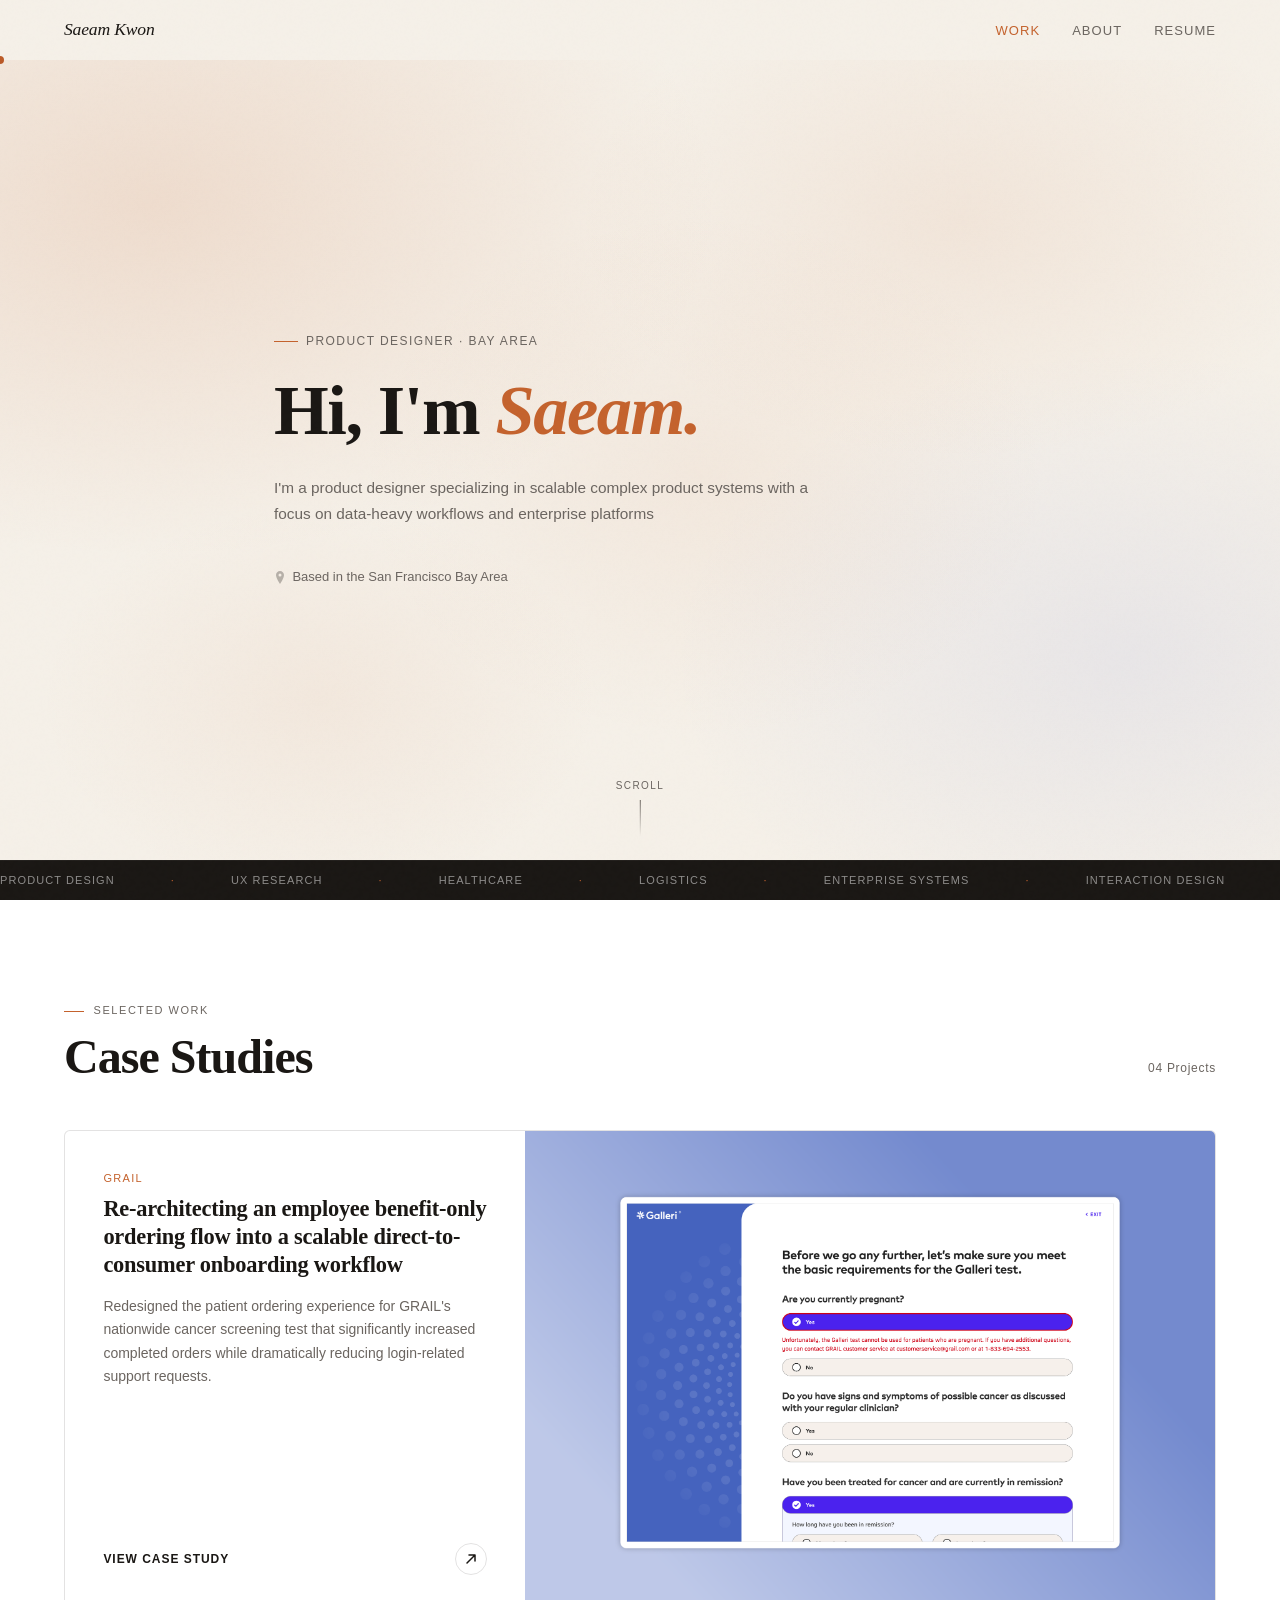
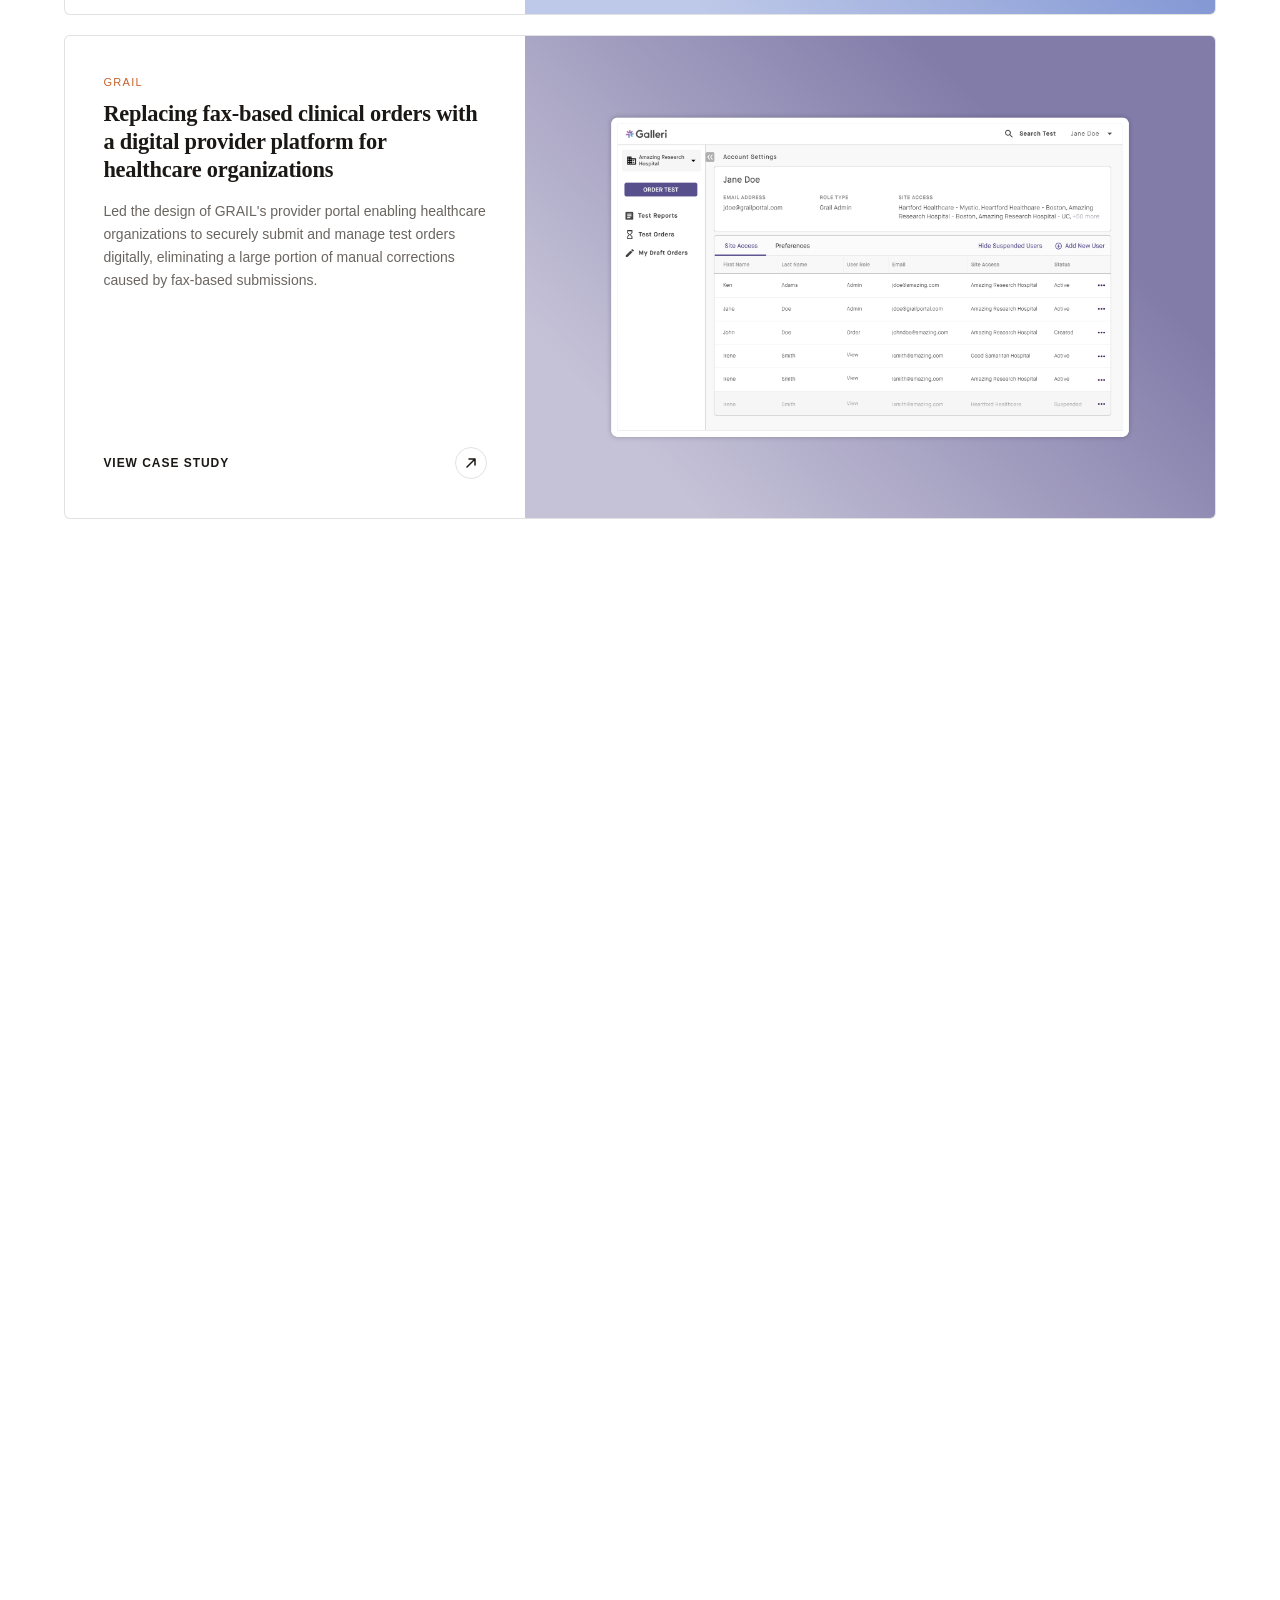
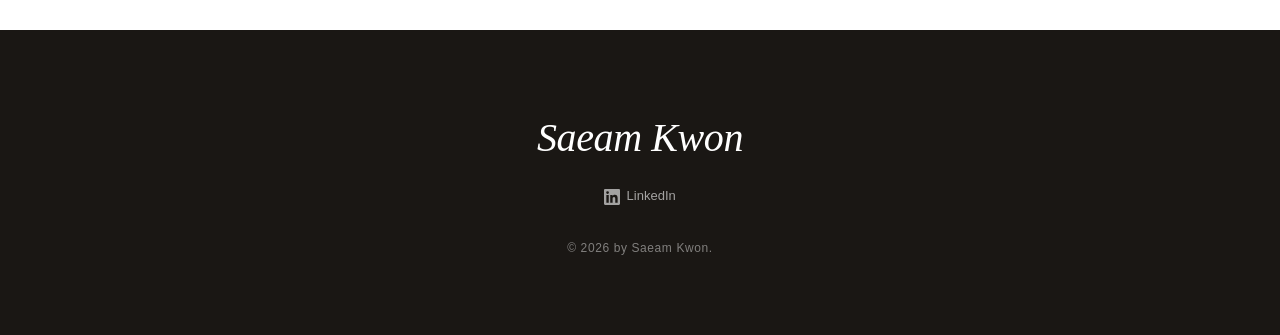
==== index.html @ ddd15a7c "Scale down and center mobile mockup images and videos in driver app case study Co-Authored-By: Claud" ====
<!DOCTYPE html>
<html lang="en">
<head>
<meta charset="UTF-8" />
<meta name="viewport" content="width=device-width, initial-scale=1.0" />
<title>Saeam Kwon — Product Designer</title>
<link rel="stylesheet" href="styles/main.css">
</head>
<body>

<div class="cursor" id="cursor"></div>

<div class="mobile-menu" id="mobileMenu">
  <a href="#" onclick="showPage('home');closeMobile()">Work</a>
  <a href="#" onclick="showPage('about');closeMobile()">About</a>
  <a href="https://www.dropbox.com/scl/fi/acd9gxkntgel7m8eg4yvk/Kwon_Saeam_Product_Designer_Resume.pdf?rlkey=7f3dukywzlxysol39kkq1huh7&st=8g2768sp&dl=0" target="_blank">Resume</a>
</div>

<nav id="mainNav">
  <a class="nav-logo" href="#" onclick="showPage('home')">Saeam Kwon</a>
  <ul class="nav-links">
    <li><a href="#" id="navWork" onclick="showPage('home')" class="active">Work</a></li>
    <li><a href="#" id="navAbout" onclick="showPage('about')">About</a></li>
    <li><a href="https://www.dropbox.com/scl/fi/acd9gxkntgel7m8eg4yvk/Kwon_Saeam_Product_Designer_Resume.pdf?rlkey=7f3dukywzlxysol39kkq1huh7&st=8g2768sp&dl=0" target="_blank">Resume</a></li>
  </ul>
  <button class="hamburger" id="hamburger" aria-label="Menu">
    <span></span><span></span><span></span>
  </button>
</nav>

<!-- ══════════ HOME ══════════ -->
<div class="page active" id="page-home">

  <div class="hero-wrap">
    <div class="hero">
      <div class="hero-eyebrow">Product Designer · Bay Area</div>
      <h1 class="hero-name">Hi, I'm&nbsp;<em>Saeam.</em></h1>
      <p class="hero-desc">I'm a product designer specializing in scalable complex product systems with a focus on data-heavy workflows and enterprise platforms</p>
      <p class="hero-location">
        <svg width="12" height="14" viewBox="0 0 12 14" fill="none"><path d="M6 0C3.79 0 2 1.79 2 4c0 3 4 9 4 9s4-6 4-9c0-2.21-1.79-4-4-4Zm0 5.5a1.5 1.5 0 1 1 0-3 1.5 1.5 0 0 1 0 3Z" fill="currentColor" opacity=".45"/></svg>
        Based in the San Francisco Bay Area
      </p>
    </div>
    <div class="hero-scroll-cue">
      <span>Scroll</span>
      <div class="scroll-line"></div>
    </div>
  </div>

  <!-- Marquee at the fold -->
  <div class="marquee-bar">
    <div class="marquee-track" aria-hidden="true">
      <span>Product Design</span><span class="dot">·</span>
      <span>UX Research</span><span class="dot">·</span>
      <span>Healthcare</span><span class="dot">·</span>
      <span>Logistics</span><span class="dot">·</span>
      <span>Enterprise Systems</span><span class="dot">·</span>
      <span>Interaction Design</span><span class="dot">·</span>
      <span>Figma</span><span class="dot">·</span>
      <span>Data-Heavy Workflows</span><span class="dot">·</span>
      <span>Cognitive Science</span><span class="dot">·</span>
      <span>Product Design</span><span class="dot">·</span>
      <span>UX Research</span><span class="dot">·</span>
      <span>Healthcare</span><span class="dot">·</span>
      <span>Logistics</span><span class="dot">·</span>
      <span>Enterprise Systems</span><span class="dot">·</span>
      <span>Interaction Design</span><span class="dot">·</span>
      <span>Figma</span><span class="dot">·</span>
      <span>Data-Heavy Workflows</span><span class="dot">·</span>
      <span>Cognitive Science</span><span class="dot">·</span>
    </div>
  </div>

  <!-- Work -->
  <section class="work-section">
    <div class="section-inner">
      <div class="work-header reveal">
        <div>
          <div class="section-label">Selected Work</div>
          <h2 class="work-h2">Case Studies</h2>
        </div>
        <span class="work-count">04 Projects</span>
      </div>

      <div class="work-grid">

        <a href="#" onclick="tryPage('case-telemedicine');return false;" class="work-card reveal reveal-delay-1">
          <div class="card-content">
            <div>
              <div class="card-company">GRAIL</div>
              <h3 class="card-title">Re-architecting an employee benefit-only ordering flow into a scalable direct-to-consumer onboarding workflow</h3>
            </div>
            <p class="card-desc">Redesigned the patient ordering experience for GRAIL's nationwide cancer screening test that significantly increased completed orders while dramatically reducing login-related support requests.</p>
            <div class="card-footer">
              <span class="card-cta">View Case Study</span>
              <span class="card-arrow">
                <svg width="12" height="12" viewBox="0 0 12 12" fill="none"><path d="M2 10L10 2M10 2H4M10 2v6" stroke="currentColor" stroke-width="1.5" stroke-linecap="round" stroke-linejoin="round"/></svg>
              </span>
            </div>
          </div>
          <div class="card-img">
            <div class="card-img-inner">
              <img src="case-studies/grail-patient-portal/images/cover-telemedicine.png" alt="GRAIL patient portal cover" />
            </div>
          </div>
        </a>

        <a href="#" onclick="tryPage('case-clinical');return false;" class="work-card reveal reveal-delay-2">
          <div class="card-content">
            <div>
              <div class="card-company">GRAIL</div>
              <h3 class="card-title">Replacing fax-based clinical orders with a digital provider platform for healthcare organizations</h3>
            </div>
            <p class="card-desc">Led the design of GRAIL's provider portal enabling healthcare organizations to securely submit and manage test orders digitally, eliminating a large portion of manual corrections caused by fax-based submissions.</p>
            <div class="card-footer">
              <span class="card-cta">View Case Study</span>
              <span class="card-arrow">
                <svg width="12" height="12" viewBox="0 0 12 12" fill="none"><path d="M2 10L10 2M10 2H4M10 2v6" stroke="currentColor" stroke-width="1.5" stroke-linecap="round" stroke-linejoin="round"/></svg>
              </span>
            </div>
          </div>
          <div class="card-img">
            <div class="card-img-inner">
              <img src="case-studies/grail-provider-portal/images/cover-clinical.png" alt="GRAIL provider portal cover" />
            </div>
          </div>
        </a>

        <a href="#" onclick="showPage('case-driver');return false;" class="work-card reveal reveal-delay-3">
          <div class="card-content">
            <div>
              <div class="card-company">AXLEHIRE (Now JITSU)</div>
              <h3 class="card-title">Designing the logistics workflow behind 98.4% on-time delivery at scale</h3>
            </div>
            <p class="card-desc">Built AxleHire's driver platform to support high-volume, multi-parcel delivery operations, restructuring assignment lifecycles, inventory scanning, and failure handling to scale reliability across 120k weekly deliveries.</p>
            <div class="card-footer">
              <span class="card-cta">View Case Study</span>
              <span class="card-arrow">
                <svg width="12" height="12" viewBox="0 0 12 12" fill="none"><path d="M2 10L10 2M10 2H4M10 2v6" stroke="currentColor" stroke-width="1.5" stroke-linecap="round" stroke-linejoin="round"/></svg>
              </span>
            </div>
          </div>
          <div class="card-img">
            <div class="card-img-inner">
              <img src="case-studies/axlehire-driver-app/images/cover-driver.png" alt="AxleHire driver app cover" />
            </div>
          </div>
        </a>

        <a href="#" onclick="showPage('case-client');return false;" class="work-card reveal reveal-delay-4">
          <div class="card-content">
            <div>
              <div class="card-company">AXLEHIRE (Now JITSU)</div>
              <h3 class="card-title">Unlocking operational scalability with a client self-service delivery management portal</h3>
            </div>
            <p class="card-desc">Designed AxleHire's first client operations portal, giving enterprise customers real-time delivery visibility and automated order ingestion while reducing dispatch support requests by ~80%.</p>
            <div class="card-footer">
              <span class="card-cta">View Case Study</span>
              <span class="card-arrow">
                <svg width="12" height="12" viewBox="0 0 12 12" fill="none"><path d="M2 10L10 2M10 2H4M10 2v6" stroke="currentColor" stroke-width="1.5" stroke-linecap="round" stroke-linejoin="round"/></svg>
              </span>
            </div>
          </div>
          <div class="card-img">
            <div class="card-img-inner">
              <img src="case-studies/axlehire-client-app/images/cover-client.png" alt="AxleHire client app cover" />
            </div>
          </div>
        </a>

      </div>
    </div>
  </section>

  <footer>
    <div class="footer-name">Saeam Kwon</div>
    <a class="footer-linkedin" href="https://linkedin.com" target="_blank">
      <svg width="16" height="16" viewBox="0 0 24 24" fill="currentColor"><path d="M20.447 20.452h-3.554v-5.569c0-1.328-.027-3.037-1.852-3.037-1.853 0-2.136 1.445-2.136 2.939v5.667H9.351V9h3.414v1.561h.046c.477-.9 1.637-1.85 3.37-1.85 3.601 0 4.267 2.37 4.267 5.455v6.286zM5.337 7.433a2.062 2.062 0 0 1-2.063-2.065 2.064 2.064 0 1 1 2.063 2.065zm1.782 13.019H3.555V9h3.564v11.452zM22.225 0H1.771C.792 0 0 .774 0 1.729v20.542C0 23.227.792 24 1.771 24h20.451C23.2 24 24 23.227 24 22.271V1.729C24 .774 23.2 0 22.222 0h.003z"/></svg>
      LinkedIn
    </a>
    <p class="footer-copy">© 2026 by Saeam Kwon.</p>
  </footer>

</div><!-- /page-home -->


<!-- ══════════ ABOUT ══════════ -->
<div class="page" id="page-about">

  <div class="about-hero">
    <div class="about-text-col">
      <div class="section-label" style="margin-top:0">About</div>
      <h1 class="about-headline">Hi, I'm <em>Saeam</em></h1>
      <div class="about-body">
        <p>I'm a product designer who loves untangling messy problems and turning them into experiences that just click. I've been designing since 2016, blending a background in Cognitive Science with a lifelong creative streak (thanks to my artist mom) to craft products that are as intuitive as they are impactful.</p>
        <p>I'm currently designing in the San Francisco Bay Area.</p>
        <p>When I'm not deep in Figma, you can find me exploring one of my many hobbies from creative side projects to small experiments that let me stay curious and keep learning.</p>
        <p>Here are a few things I've been working on for fun lately ↓</p>
      </div>
    </div>
    <div class="about-img-col">
      <div class="about-portrait"><img src="about/images/profile.jpg" alt="Portrait of Saeam Kwon"></div>
    </div>
  </div>

  <div class="divider"></div>

  <section style="padding-top:clamp(3rem,5vw,4rem);padding-bottom:clamp(4rem,7vw,6rem);">
    <div class="section-inner">
      <div class="section-label reveal">Things I do for fun</div>
      <div class="hobbies-grid">

        <div class="hobby-card reveal reveal-delay-1">
          <div class="hobby-img c1"><video src="about/images/crumb-journal.mov" autoplay loop muted playsinline></video></div>
          <div class="hobby-name">Experimenting with AI</div>
          <div class="hobby-desc">Currently creating a cooking journal to log recipes, track each attempt, and notes on how to make every dish better next time</div>
        </div>

        <div class="hobby-card reveal reveal-delay-2">
          <div class="hobby-img c2"><img src="about/images/photography.jpg" alt="Action photography"></div>
          <div class="hobby-name">Action photography</div>
          <div class="hobby-desc">Capturing the happy, candid moments with my muse</div>
        </div>

        <div class="hobby-card reveal reveal-delay-3">
          <div class="hobby-img c3"><img src="about/images/baking.jpeg" alt="Baking"></div>
          <div class="hobby-name">Baker in making</div>
          <div class="hobby-desc">Trying my hand with beginner level baking to level up into a pastry chef wannabe</div>
        </div>

        <div class="hobby-card reveal reveal-delay-2">
          <div class="hobby-img c5"><img src="about/images/paper-sewing.jpeg" alt="Paper sewing"></div>
          <div class="hobby-name">Paper sewing</div>
          <div class="hobby-desc">Combining coloring, sewing and a recent obsession of Pokemon into art</div>
        </div>

      </div>
    </div>
  </section>

  <footer>
    <div class="footer-name">Saeam Kwon</div>
    <a class="footer-linkedin" href="https://linkedin.com" target="_blank">
      <svg width="16" height="16" viewBox="0 0 24 24" fill="currentColor"><path d="M20.447 20.452h-3.554v-5.569c0-1.328-.027-3.037-1.852-3.037-1.853 0-2.136 1.445-2.136 2.939v5.667H9.351V9h3.414v1.561h.046c.477-.9 1.637-1.85 3.37-1.85 3.601 0 4.267 2.37 4.267 5.455v6.286zM5.337 7.433a2.062 2.062 0 0 1-2.063-2.065 2.064 2.064 0 1 1 2.063 2.065zm1.782 13.019H3.555V9h3.564v11.452zM22.225 0H1.771C.792 0 0 .774 0 1.729v20.542C0 23.227.792 24 1.771 24h20.451C23.2 24 24 23.227 24 22.271V1.729C24 .774 23.2 0 22.222 0h.003z"/></svg>
      LinkedIn
    </a>
    <p class="footer-copy">© 2026 by Saeam Kwon.</p>
  </footer>

</div><!-- /page-about -->

<!-- ══════════ CASE STUDY: TELEMEDICINE ══════════ -->
<div class="page" id="page-case-telemedicine">

  <!-- Back + Hero wrapped in full-bleed gradient container -->
  <div class="cs-hero-wrap">
    <div class="cs-hero-bg-svg">
      <img src="case-studies/grail-patient-portal/images/hero-telemedicine.svg" alt="" />
    </div>
    <div style="max-width:1200px;margin:0 auto;padding:2rem clamp(1.5rem,5vw,4rem) 0;position:relative;z-index:2;">
      <a href="#" class="cs-back" onclick="showPage('home');return false;">Back to Work</a>
    </div>

  <!-- Hero -->
  <div class="cs-hero">
    <div class="cs-hero-text reveal">
      <div class="cs-company">GRAIL</div>
      <h1 class="cs-title">Telemedicine test ordering workflow</h1>
      <div class="cs-meta">
        <div class="cs-meta-row"><span class="cs-meta-label">Role</span><span>Senior Product Designer</span></div>
        <div class="cs-meta-row"><span class="cs-meta-label">Team</span><span>Product, Engineering, Clinical Ops</span></div>
        <div class="cs-meta-row"><span class="cs-meta-label">Timeline</span><span>Design 3 weeks</span></div>
        <div class="cs-meta-row"><span class="cs-meta-label">Platform</span><span>Web (Desktop & Mobile)</span></div>
      </div>
    </div>
    </div>
  </div><!-- /cs-hero-wrap -->

  <!-- Summary -->
  <div class="cs-summary">
    <div class="cs-summary-inner">
      <div class="cs-summary-text reveal">
        <p>GRAIL needed to expand its Galleri cancer screening test from a benefits-only ordering flow to a direct-to-consumer onboarding system. This project redesigned and rearchitected the end-to-end ordering experience to accommodate the complexity of telemedicine, regulatory, and cross-functional constraints while reducing friction for patients.</p>
      </div>
      <div class="cs-stat reveal reveal-delay-1">
        <div class="cs-stat-num"><em>27.3%</em></div>
        <div class="cs-stat-label">Increase in completed test orders from telemedicine channel</div>
      </div>
      <div class="cs-stat reveal reveal-delay-2">
        <div class="cs-stat-num"><em>30%</em></div>
        <div class="cs-stat-label">Faster time to complete the ordering workflow</div>
      </div>
      <div class="cs-stat reveal reveal-delay-3">
        <div class="cs-stat-num"><em>52%</em></div>
        <div class="cs-stat-label">Decline in login related support tickets</div>
      </div>
    </div>
  </div>

  <!-- 1. Context -->
  <div class="cs-section reveal">
    <div class="cs-section-num">01 — Context</div>
    <h2 class="cs-h2">Expanding Galleri to the general public</h2>
    <div class="cs-two-col">
      <div>
        <div class="cs-body">
          <p>GRAIL initially offered its early cancer detection test only through employer benefits programs or with providers directly. As the company expanded to nationwide direct-to-consumer access, the ordering experience became the primary acquisition funnel. </p>
        </div>
        <div style="margin-top:1.5rem;">
          <div class="cs-col-label">The business goal</div>
          <ul class="cs-list" style="margin-top:.75rem;">
            <li>Increase activation and successful order completion without compromising medical rigor or compliance.</li>
          </ul>
        </div>
        <div style="margin-top:1.5rem;">
          <div class="cs-col-label">The potential risk</div>
          <ul class="cs-list" style="margin-top:.75rem;">
            <li>Opening access to the public dramatically increases potential friction, support burden, and abandonment which directly impacts revenue and trust.</li>
          </ul>
        </div>
      </div>
      <div>
        <div class="cs-img-placeholder cs-media clickable" style="margin-top:.75rem;">
          <img src="case-studies/grail-patient-portal/images/gpa-old-benefit-eligibility.png" alt="Original benefits-only eligibility flow">
        </div>
      </div>
    </div>
  </div>


  <!-- 2. The Problem -->
  <div class="cs-section reveal">
    <div class="cs-section-num">02 — The Problem</div>
    <h2 class="cs-h2">A flow built for one model, asked to serve another</h2>
    <div class="cs-body">
      <p>The test launched to the public with great momentum. Unfortunately, we were met with a lot of critical observations:</p>
    </div>
    <ul class="cs-list" style="max-width:640px;margin:1.25rem 0;">
      <li>Significant drop-off at account creation</li>
      <li>High volume of login-related support tickets</li>
      <li>Continued abandonment during medical intake</li>
      <li>Frustration with ~23 minute long form to submit</li>
    </ul>

    <!-- Flow diagram: Before -->
    <div style="margin-top:1.5rem;">
      <div style="font-size:.75rem;font-weight:500;letter-spacing:.08em;text-transform:uppercase;color:var(--mid);margin-bottom:.75rem;">Two Friction clusters appeared</div>
      <div class="cs-flow">
        <div class="cs-flow-box highlight">Account Creation</div>
        <div class="cs-flow-arrow">→</div>
        <div class="cs-flow-box">Portal Access</div>
        <div class="cs-flow-arrow">→</div>
        <div class="cs-flow-box highlight">Medical Intake & Eligibility Screening</div>
        <div class="cs-flow-arrow">→</div>
        <div class="cs-flow-box">Order Submission</div>
        <div class="cs-flow-arrow">→</div>
        <div class="cs-flow-box">Testing Experience</div>
        <div class="cs-flow-arrow">→</div>
        <div class="cs-flow-box">Result Access</div>
      </div>
      <div style="font-size:.8rem;color:var(--accent);margin-top:.5rem;">⚠ Users hit friction points at highlighted steps</div>
    </div>
    <ul class="cs-list" style="max-width:640px;margin:1.25rem 0;">
      <li>Mandatory account creation before even determining eligibility</li>
      <li>Long, convoluted intake flow mixing eligibility screening, medical questionnaire, and compliance requirements</li>
    </ul>
    <div class="cs-body">
      <p>The system was optimized for structured benefits access, not public onboarding.</p>
    </div>
  </div>


  <!-- 3. Key Insights -->
  <div class="cs-section reveal">
    <div class="cs-section-num">03 — Key Insights</div>
    <h2 class="cs-h2">Research revealed two distinct key insights</h2>
    <div class="cs-body"><p>I ran moderated usability sessions, analyzed metrics, and went onsite to different Galleri events to discover the root of the problem. This uncovered two points:</p></div>
    <div class="cs-insights" style="margin-top:1.5rem;">
      <div class="cs-insight-card reveal reveal-delay-1">
        <div class="cs-insight-tag">Insight 1</div>
        <div class="cs-insight-text">Users were being asked for full account commitment before they had even confirmed eligibility. This commitment was sequenced too early in the process. This was clear from the overwhelming amount of support tickets related to account creation/login that translated to no orders.</div>
      </div>
      <div class="cs-insight-card reveal reveal-delay-2">
        <div class="cs-insight-tag">Insight 2</div>
        <div class="cs-insight-text">The intake was structured as a long-winded form but the content should functionally be a medical decision tree. We were exposing internal data architecture rather than guiding user progression.</div>
      </div>
    </div>
    <div style="margin-top:1.5rem;padding:1.25rem 1.5rem;background:white;border:1px solid var(--line);border-radius:6px;border-left:3px solid var(--accent);">
      <div style="font-size:.875rem;color:var(--mid);font-weight:300;line-height:1.65;">💡 Key synthesis: This shifted our original hypothesis of the problem from “shorten the form” to “re-sequence the system.”
      </div>
    </div>
  </div>


  <!-- 4. Constraints -->
  <div class="cs-section reveal">
    <div class="cs-section-num">04 — Constraints</div>
    <h2 class="cs-h2">What we were working within</h2>
    <div class="cs-constraints">
      <div class="cs-constraint"><strong>Medical Affairs</strong>Medical Affairs defined the intake content and data. This was mandatory for data collection for future applications like clinical studies or FDA approval processes.</div>
      <div class="cs-constraint"><strong>Legal</strong>Legal governed the copy, consent, terms, and result delivery language. They were also the experts in state laws and regulations to give guidance for very specific scenarios.</div>
      <div class="cs-constraint"><strong>Engineering</strong>Engineering enlightened the technical feasibilities of the changes and solutions. With the model of our infrastructure, they were a very prominent stakeholder.</div>
      <div class="cs-constraint"><strong>Customer Experience</strong>Customer Experience brought a lot of knowledge of the dependencies in the broader patient journey outside of the onboarding, intake, and software.</div>
    </div>
  </div>

  <!-- Callout banner -->
  <div class="cs-banner">
    <div class="cs-banner-inner">
      <div class="cs-banner-sub">The design principle that guided every decision in this project</div>
      <div class="cs-banner-quote">"Make it easy to get started. Then walk users through the complexity step-by-step."</div>
    </div>
  </div>

  <!-- 5. Design Changes -->
  <div class="cs-change reveal">
    <div class="cs-change-label">05 — Design Changes · Change 1</div>
    <h3 class="cs-change-h3">Capturing user buy in immediately</h3>
    <p class="cs-change-desc">Our hypothesis was that if we capture intent before requiring full account creation, abandonment will decrease. And so I made the following changes:</p>
    <ul class="cs-list" style="max-width:640px;margin:1.25rem 0;">
      <li>Introduce guest checkout to capture the orders and buy in from user immediately</li>
      <li>Have the system create an account using the information provided on the intake form</li>
      <li>Implement passwordless magic-link authentication for seamless account creation and login experience</li>
    </ul>
    <p class="cs-change-desc">We realized the issue wasn't the account creation itself, but when it appeared. We were essentially asking for commitment before the users had confidence.</p>
    <p class="cs-change-desc">By allowing users to move forward first and formalize the account later, we aligned the system with natural decision-making: curiosity → clarity → commitment.</p>
    <div class="cs-before-after">
      <div class="cs-img-placeholder cs-media clickable" style="aspect-ratio:auto;min-height:220px;">
        <img src="case-studies/grail-patient-portal/images/gpa-new-get-started.png" alt="New get started flow">
      </div>
      <div class="cs-img-placeholder cs-media clickable" style="aspect-ratio:auto;min-height:220px;">
        <img src="case-studies/grail-patient-portal/images/gpa-order-submitted.png" alt="Order submitted confirmation">
      </div>
    </div>
  </div>

  <!-- Impact 1 -->
  <div class="cs-impact">
    <div class="cs-impact-inner">
      <div class="cs-impact-label">Impact · Change 1</div>
      <div class="cs-impact-stats">
        <div class="cs-impact-stat">
          <div class="cs-impact-num"><em>~18%</em></div>
          <div class="cs-impact-desc">Increase in order submissions and accounts successfully created</div>
        </div>
        <div class="cs-impact-stat">
          <div class="cs-impact-num"><em>52%</em></div>
          <div class="cs-impact-desc">Less login-related support tickets within 60 days</div>
        </div>
      </div>
    </div>
  </div>

  <!-- Change 2 -->
  <div class="cs-change reveal">
    <div class="cs-change-label">05 — Design Changes · Change 2</div>
    <h3 class="cs-change-h3">Turning a long form into a guided workflow</h3>
    <p class="cs-change-desc">If users are guided with more structured steps and presented with eligibility gates early in the process, more users will complete their orders without feeling overwhelmed. With this theory in place, I made the following changes:</p>
    <div class="cs-before-after">
      <div class="cs-ba-panel">
        <div class="cs-ba-label">Before — 10 steps & 25-33 Questions</div>
        <div class="cs-ba-body">
          <div style="display:flex;flex-wrap:wrap;gap:4px;">
            <div style="height:28px;padding:0 8px;border-radius:3px;background:rgba(196,98,45,.25);border:1px dashed var(--accent);display:flex;align-items:center;font-size:.6rem;font-weight:500;color:var(--accent);">Account Creation</div>
            <div style="height:28px;padding:0 8px;border-radius:3px;background:#E8EDF5;display:flex;align-items:center;font-size:.6rem;font-weight:500;color:var(--mid);">Login</div>
            <div style="height:28px;padding:0 8px;border-radius:3px;background:#E8EDF5;display:flex;align-items:center;font-size:.6rem;font-weight:500;color:var(--mid);">Order Recipient</div>
            <div style="height:28px;padding:0 8px;border-radius:3px;background:#E8EDF5;display:flex;align-items:center;font-size:.6rem;font-weight:500;color:var(--mid);">Consent</div>
            <div style="height:28px;padding:0 8px;border-radius:3px;background:#E8EDF5;display:flex;align-items:center;font-size:.6rem;font-weight:500;color:var(--mid);">Basic Info</div>
            <div style="height:28px;padding:0 8px;border-radius:3px;background:rgba(196,98,45,.25);border:1px dashed var(--accent);display:flex;align-items:center;font-size:.6rem;font-weight:500;color:var(--accent);">PCP Info</div>
            <div style="height:28px;padding:0 8px;border-radius:3px;background:rgba(196,98,45,.25);border:1px dashed var(--accent);display:flex;align-items:center;font-size:.6rem;font-weight:500;color:var(--accent);">Clinical Info</div>
            <div style="height:28px;padding:0 8px;border-radius:3px;background:#E8EDF5;display:flex;align-items:center;font-size:.6rem;font-weight:500;color:var(--mid);">Review</div>
            <div style="height:28px;padding:0 8px;border-radius:3px;background:#E8EDF5;display:flex;align-items:center;font-size:.6rem;font-weight:500;color:var(--mid);">Payment Info</div>
            <div style="height:28px;padding:0 8px;border-radius:3px;background:#E8EDF5;display:flex;align-items:center;font-size:.6rem;font-weight:500;color:var(--mid);">Order Submit</div>
          </div>
          <div style="font-size:.7rem;color:var(--mid);margin-top:.75rem;font-weight:300;">Orange steps = Areas with high friction and no clinical value for telemedicine</div>
        </div>
      </div>
      <div class="cs-ba-panel">
        <div class="cs-ba-label after">After — 7 steps & 15-18 Questions</div>
        <div class="cs-ba-body">
          <div style="display:flex;flex-wrap:wrap;gap:4px;">
            <div style="height:28px;padding:0 8px;border-radius:3px;background:#E8EDF5;display:flex;align-items:center;font-size:.6rem;font-weight:500;color:var(--mid);">Basic Info</div>
            <div style="height:28px;padding:0 8px;border-radius:3px;background:#E8EDF5;display:flex;align-items:center;font-size:.6rem;font-weight:500;color:var(--mid);">Eligibility Info</div>
            <div style="height:28px;padding:0 8px;border-radius:3px;background:#E8EDF5;display:flex;align-items:center;font-size:.6rem;font-weight:500;color:var(--mid);">Consent</div>
            <div style="height:28px;padding:0 8px;border-radius:3px;background:#E8EDF5;display:flex;align-items:center;font-size:.6rem;font-weight:500;color:var(--mid);">Clinical Info</div>
            <div style="height:28px;padding:0 8px;border-radius:3px;background:#E8EDF5;display:flex;align-items:center;font-size:.6rem;font-weight:500;color:var(--mid);">Review</div>
            <div style="height:28px;padding:0 8px;border-radius:3px;background:#E8EDF5;display:flex;align-items:center;font-size:.6rem;font-weight:500;color:var(--mid);">Payment Info</div>
            <div style="height:28px;padding:0 8px;border-radius:3px;background:#E8EDF5;display:flex;align-items:center;font-size:.6rem;font-weight:500;color:var(--mid);">Order Submit & Account Created</div>
          </div>
          <div style="font-size:.7rem;color:#3B5BDB;margin-top:.75rem;font-weight:300;">4 steps removed or consolidated — same clinical outcomes, less user burden</div>
        </div>
      </div>
    </div>
    <ul class="cs-list" style="max-width:640px;margin:1.25rem 0;">
      <li>Previously, all users had to complete the same 6 steps to even determine eligibility. Now, if a user is not eligible, they only need to complete the first step.</li>
      <li>Introduced progressive disclosure instead of presenting everything at once</li>
      <li>Consolidated redundant fields with the Medical Affairs team</li>
      <li>Organized sections around how patients think about their health, not how our systems store data</li>
    </ul>
    <p class="cs-change-desc">The problem wasn't the length but the structure and guidance.</p>
    <p class="cs-change-desc">When the form felt dense and clinical, patients hesitated. When it felt guided and sequential, they moved forward with confidence.</p>

    <div style="margin-top:2rem;">
      <div style="font-size:.6875rem;font-weight:500;letter-spacing:.12em;text-transform:uppercase;color:var(--mid);margin-bottom:.75rem;">Prototype walkthrough</div>
      <div class="cs-video-placeholder cs-media clickable">
        <video autoplay loop muted playsinline src="case-studies/grail-patient-portal/images/gpa-full-prototype.mov"></video>
      </div>
    </div>

    <div style="margin-top:2rem;">
      <div style="font-size:.6875rem;font-weight:500;letter-spacing:.12em;text-transform:uppercase;color:var(--mid);margin-bottom:.75rem;">Design details</div>
      <div class="cs-img-gallery">
        <div class="cs-img-placeholder cs-media clickable">
          <img src="case-studies/grail-patient-portal/images/gpa-new-get-started.png" alt="Get started screen">
        </div>
        <div class="cs-img-placeholder cs-media clickable">
          <img src="case-studies/grail-patient-portal/images/gpa-new-eligibility-gate-questions.png" alt="Eligibility gate questions">
        </div>
        <div class="cs-img-placeholder cs-media clickable">
          <img src="case-studies/grail-patient-portal/images/gpa-new-partners.png" alt="Partners selection">
        </div>
        <div class="cs-img-placeholder cs-media clickable">
          <img src="case-studies/grail-patient-portal/images/gpa-new-clinical-question.png" alt="Clinical question screen">
        </div>
      </div>
    </div>
  </div>

  <!-- Impact 2 -->
  <div class="cs-impact">
    <div class="cs-impact-inner">
      <div class="cs-impact-label">Impact · Changes 2</div>
      <div class="cs-impact-stats">
        <div class="cs-impact-stat">
          <div class="cs-impact-num"><em>27.3%</em></div>
          <div class="cs-impact-desc">Increase in telemedicine orders successfully submitted</div>
        </div>
        <div class="cs-impact-stat">
          <div class="cs-impact-num"><em>~8 mins</em></div>
          <div class="cs-impact-desc">Average reduction in time-to-confirmed-order per patient (~35%)</div>
        </div>
      </div>
    </div>
  </div>

  <!-- 6. Validation & Outcomes -->
  <div class="cs-section reveal">
    <div class="cs-section-num">06 — Validation & Outcomes</div>
    <h2 class="cs-h2">What the data showed after launch</h2>
    <div class="cs-body">
      <p>We launched the changes after thorough user testing to compare the redesigned flow against the legacy flow. Results were measured across completion rate, time-to-order, support ticket volume, and surveys.</p>
    </div>
    <div class="cs-insights" style="margin-top:2.5rem;">
      <div class="cs-insight-card reveal reveal-delay-1">
        <div class="cs-insight-tag">Increase in confidence</div>
        <div class="cs-insight-text">The ~35% reduction in time to complete the form and 27.3% increase in successfully submitting an order was a strong indicator of increase in confidence and less hesitation. </div>
      </div>
      <div class="cs-insight-card reveal reveal-delay-2">
        <div class="cs-insight-tag">Decrease in assistance needed</div>
        <div class="cs-insight-text">The 52% decrease in login related tickets showed a clear correlation of the way the changes streamlined not only the account creation process but also the login system.</div>
      </div>
    </div>
    <p class="cs-change-desc" style="margin-top:2.5rem;">The changes successfully shifted the experience from feeling overwhelming to feeling very structured. And importantly, we achieved this without compromising any medical or compliance requirements.</p>
  </div>

  <!-- 7. Reflection -->
  <div class="cs-reflection">
    <div class="cs-reflection-inner reveal">
      <div class="cs-section-num" style="padding:0;margin-bottom:.5rem;">07 — Reflection</div>
      <h2 class="cs-h2" style="margin-bottom:1.25rem;">What I'd continue exploring</h2>
      <div class="cs-two-col" style="margin-top:0;">
        <div>
          <div class="cs-body">
            <p>The biggest lesson from this project</p>
            <p>With friction reduced at checkout, the logged in portal was open to a lot more opportunities to better the patient experience:</p>
            <ul class="cs-list" style="max-width:640px;margin:1.25rem 0;">
              <li>Clear, assisted explanations of the test results</li>
              <li>Guide to next step after test results</li>
              <li>Test results history and ongoing health tracking</li>
              <li>Saved medical profiles for future orders</li>
            </ul>
            <p>I'm proud that the work didn't just improve conversion but it also created a stronger foundation for long-term patient trust.</p>
          </div>
        </div>
        <div>
          <div class="cs-img-placeholder cs-media clickable" style="aspect-ratio:3/4;">
            <img src="case-studies/grail-patient-portal/images/gpa-portal.png" alt="Telemedicine portal overview">
          </div>
        </div>
      </div>
    </div>
  </div>

  <footer>
    <div class="footer-name">Saeam Kwon</div>
    <a class="footer-linkedin" href="https://linkedin.com" target="_blank">
      <svg width="16" height="16" viewBox="0 0 24 24" fill="currentColor"><path d="M20.447 20.452h-3.554v-5.569c0-1.328-.027-3.037-1.852-3.037-1.853 0-2.136 1.445-2.136 2.939v5.667H9.351V9h3.414v1.561h.046c.477-.9 1.637-1.85 3.37-1.85 3.601 0 4.267 2.37 4.267 5.455v6.286zM5.337 7.433a2.062 2.062 0 0 1-2.063-2.065 2.064 2.064 0 1 1 2.063 2.065zm1.782 13.019H3.555V9h3.564v11.452zM22.225 0H1.771C.792 0 0 .774 0 1.729v20.542C0 23.227.792 24 1.771 24h20.451C23.2 24 24 23.227 24 22.271V1.729C24 .774 23.2 0 22.222 0h.003z"/></svg>
      LinkedIn
    </a>
    <p class="footer-copy">© 2026 by Saeam Kwon.</p>
  </footer>

</div><!-- /page-case-telemedicine -->

<!-- ══════════ PASSWORD MODAL ══════════ -->
<div class="pw-overlay" id="pwOverlay">
  <div class="pw-modal">
    <div class="pw-eyebrow">Protected Content</div>
    <div class="pw-title">This case study is password protected</div>
    <p class="pw-desc">This project contains confidential work. Please enter the password to continue.</p>
    <div class="pw-input-wrap">
      <input class="pw-input" id="pwInput" type="password" placeholder="Enter password" autocomplete="off" />
    </div>
    <div class="pw-error" id="pwError">Incorrect password — please try again.</div>
    <div class="pw-actions">
      <button class="pw-submit" id="pwSubmit">Unlock</button>
      <button class="pw-cancel" id="pwCancel">Cancel</button>
    </div>
  </div>
</div>

<!-- ══════════ CASE STUDY: REAL TIME CLINICAL PORTAL ══════════ -->
<div class="page" id="page-case-clinical">

  <div class="cs-hero-wrap">
    <div class="cs-hero-bg-svg">
      <img src="case-studies/grail-provider-portal/images/hero-clinical.svg" alt="" />
    </div>
    <div style="max-width:1200px;margin:0 auto;padding:2rem clamp(1.5rem,5vw,4rem) 0;position:relative;z-index:2;">
      <a href="#" class="cs-back" onclick="showPage('home');return false;">Back to Work</a>
    </div>
    <div class="cs-hero">
      <div class="cs-hero-text reveal">
        <div class="cs-company">GRAIL</div>
        <h1 class="cs-title">Real Time Clinical Portal</h1>
        <div class="cs-meta">
          <div class="cs-meta-row"><span class="cs-meta-label">Role</span><span>Senior Product Designer</span></div>
          <div class="cs-meta-row"><span class="cs-meta-label">Team</span><span>Product, Engineering, Clinical Ops</span></div>
          <div class="cs-meta-row"><span class="cs-meta-label">Timeline</span><span>2.5 weeks</span></div>
          <div class="cs-meta-row"><span class="cs-meta-label">Platform</span><span>Web (Desktop)</span></div>
        </div>
      </div>
    </div>
  </div><!-- /cs-hero-wrap -->

  <div class="cs-summary">
    <div class="cs-summary-inner">
      <div class="cs-summary-text reveal">
        <p>GRAIL's provider teams were managing clinical orders through a fragmented mix of fax, email, and manual data entry. This project replaced that workflow with a centralized real-time portal that gave providers full visibility into order status, specimen logistics, and results — while eliminating the manual correction loop that had been consuming ops resources.</p>
      </div>
      <div class="cs-stat reveal reveal-delay-1">
        <div class="cs-stat-num"><em>~80%</em></div>
        <div class="cs-stat-label">Reduction in total manual order corrections</div>
      </div>
      <div class="cs-stat reveal reveal-delay-2">
        <div class="cs-stat-num"><em>Days → Minutes</em></div>
        <div class="cs-stat-label">Faster order submission vs. fax-based process</div>
      </div>
      <div class="cs-stat reveal reveal-delay-3">
        <div class="cs-stat-num"><em>100%</em></div>
        <div class="cs-stat-label">HIPAA-compliant digital order trail replacing paper fax</div>
      </div>
    </div>
  </div>

  <div class="cs-section reveal">
    <div class="cs-section-num">01 — Context</div>
    <h2 class="cs-h2">Replacing a fax-based system with a real-time clinical operations platform</h2>
    <div class="cs-two-col">
      <div>
        <div class="cs-body">
          <p>Healthcare provider organizations ordering Galleri tests were relying on fax and phone to submit orders, check status, and resolve issues. GRAIL's ops team was spending significant time manually entering and correcting these submissions and providers had no visibility into what happened after they sent a fax.</p>
          <p>The real-time Provider Portal was designed to give providers a self-service interface that handled the full order lifecycle digitally, with live status tracking and automated validation.</p>
        </div>
        <div style="margin-top:1.5rem;">
          <div class="cs-col-label">Starting roadblocks</div>
          <ul class="cs-list" style="margin-top:.75rem;">
            <li>Fax process was slow, manual, and error-prone</li>
            <li>Very manual process to resolve errors</li>
            <li>85% of faxed forms had errors and required a follow up</li>
            <li>Average of 3-5 days from fax to confirmed order</li>
          </ul>
        </div>
        <div class="cs-body" style="margin-top:1.5rem;">
          <p>The problems we faced was clear that scalability was the key issue of this manual process both internally and externally. We needed a scalable way for providers to submit eligible prescriptions directly into our lab system.</p>
        </div>
      </div>
      <div>
        <div class="cs-col-label">Context flow — existing process</div>
        <div class="cs-flow" style="margin-top:.75rem;flex-direction:column;align-items:flex-start;gap:.5rem;">
          <div style="display:flex;align-items:center;gap:0;">
            <div class="cs-flow-box">Provider fills out test requisition form</div>
            <div class="cs-flow-arrow">→</div>
            <div class="cs-flow-box">Fax to GRAIL</div>
            <div class="cs-flow-arrow">→</div>
          </div>
          <div style="display:flex;align-items:center;gap:0;">
            <div class="cs-flow-box">Internal team manually enters info into system</div>
            <div class="cs-flow-arrow">→</div>
          </div>
          <div style="display:flex;align-items:center;gap:0;">
            <div class="cs-flow-box highlight">Errors flagged</div>
            <div class="cs-flow-arrow">→</div>
            <div class="cs-flow-box highlight">Contact provider for correction</div>
            <div class="cs-flow-arrow">→</div>
          </div>
          <div style="display:flex;align-items:center;gap:0;">
            <div class="cs-flow-box highlight">Contact patient for information</div>
            <div class="cs-flow-arrow">→</div>
            <div class="cs-flow-box">Test gets processed</div>
          </div>
          <div style="font-size:.75rem;color:var(--accent);margin-top:.25rem;">⚠ Avg. 1-3 days to resolve errored test order</div>
        </div>
      </div>
    </div>
  </div>

  <div class="cs-section reveal">
    <div class="cs-section-num">02 — Initial Assumptions & Learnings</div>
    <h2 class="cs-h2">What we expected vs. what we found</h2>
    <div class="cs-body">
      <p>At first, the solution seemed obvious: Build a digital version of the paper requisition form. We conducted research sessions with our user base, providers, nurses, and practice admins, to understand how they currently handled submissions and results and if our hypothesis was the right direction.</p>
    </div>
    <div class="cs-insights" style="margin-top:1.5rem;">
      <div class="cs-insight-card reveal reveal-delay-1">
        <div class="cs-insight-tag">Assumption</div>
        <div class="cs-insight-text">Providers would need a digital version of the paper requisition form to conveniently submit their test orders to us directly.</div>
      </div>
      <div class="cs-insight-card reveal reveal-delay-2">
        <div class="cs-insight-tag">Reality</div>
        <div class="cs-insight-text">Our assumptions were correct in needing a digital requisition form but what we didn't anticipate were the requirements and regulations surrounding this solution.</div>
      </div>
      <div class="cs-insight-card reveal reveal-delay-3">
        <div class="cs-insight-tag">Problem</div>
        <div class="cs-insight-text">Digitizing the form wasn't just about convenience. It meant that we were starting to dabble into digital HIPAA regulations where strict access control and scoped permissions were necessary.</div>
      </div>
      <div class="cs-insight-card reveal reveal-delay-4">
        <div class="cs-insight-tag">Insight</div>
        <div class="cs-insight-text">The real opportunity was not form digitization. It was infrastructure modernization.</div>
      </div>
    </div>
  </div>

  <div class="cs-section reveal">
    <div class="cs-section-num">03 — Key Designs</div>
    <h2 class="cs-h2">Three design decisions that drove outcomes</h2>
    <div class="cs-change reveal">
      <div class="cs-change-label">Key Design 1</div>
      <h3 class="cs-change-h3">Real time form validation</h3>
      <p class="cs-change-desc">The fax was open to incomplete and incorrectly filled out fields. The digital form in the portal were created with specific validations in mind. For example, we learned that about 85% of faxes were missing the patient's email address. Providers did not know that field is a hard requirement on GRAIL's end to start processing the order. The email address field was created with email validation APIs to ensure the validity and format of the inputs.</p>
      <p class="cs-change-desc">Not only did these validations effectively eliminate incomplete or incorrectly filled out forms, but they also lifted the burden of manual re-entry of information and manual error correction workflows for our internal team. The digital form placed the responsibility of checking the information to the portal user rather than our internal team who are not really part of the process.</p>
      <div class="cs-before-after" style="grid-template-columns:1fr 2fr;">
        <div>
          <div style="font-size:.6875rem;font-weight:600;letter-spacing:.12em;text-transform:uppercase;color:var(--mid);margin-bottom:.75rem;">Before</div>
          <div class="cs-img-placeholder cs-media clickable" style="aspect-ratio:auto;min-height:220px;">
            <img src="case-studies/grail-provider-portal/images/gpr-paper-trf.png" alt="Paper test requisition form">
          </div>
        </div>
        <div>
          <div style="font-size:.6875rem;font-weight:600;letter-spacing:.12em;text-transform:uppercase;color:#3B5BDB;margin-bottom:.75rem;">After</div>
          <div class="cs-img-placeholder cs-media clickable" style="aspect-ratio:auto;min-height:220px;">
            <img src="case-studies/grail-provider-portal/images/gpr-etrf-validation.png" alt="Digital form with inline validation">
          </div>
        </div>
      </div>
    </div>

    <div class="cs-change reveal">
      <div class="cs-change-label">Key Design 2</div>
      <h3 class="cs-change-h3">Role-based access & scope based notifications</h3>
      <p class="cs-change-desc">To be compliant under digital HIPAA law and regulations, we made sure to fully flesh out the complexities surrounding access controls and scoped notifications.</p>
      <p class="cs-change-desc">This was crucial in preventing data overexposure while keeping workflows simple. Below you can see the workflow of access control.</p>

      <div style="margin-top:2rem;">
        <div style="font-size:.6875rem;font-weight:500;letter-spacing:.12em;text-transform:uppercase;color:var(--mid);margin-bottom:.75rem;">Role Based Access</div>
        <div class="cs-flow" style="margin-top:0;">
          <div class="cs-flow-box">① Admin creates user</div>
          <div class="cs-flow-arrow">→</div>
          <div class="cs-flow-box">② User created as unactivated</div>
          <div class="cs-flow-arrow">→</div>
          <div class="cs-flow-box">③ Email sent to new user</div>
          <div class="cs-flow-arrow">→</div>
          <div class="cs-flow-box">④ New user activates account</div>
          <div class="cs-flow-arrow">→</div>
          <div class="cs-flow-box">⑤ Admin can edit user permissions</div>
        </div>
        <div class="cs-img-gallery" style="margin-top:1.5rem;">
          <div class="cs-img-placeholder cs-media clickable">
            <img src="case-studies/grail-provider-portal/images/gpr-access-step-1.png" alt="Access control step 1">
          </div>
          <div class="cs-img-placeholder cs-media clickable">
            <img src="case-studies/grail-provider-portal/images/gpr-access-step-2.png" alt="Access control step 2">
          </div>
          <div class="cs-img-placeholder cs-media clickable">
            <img src="case-studies/grail-provider-portal/images/gpr-access-step-3.png" alt="Access control step 3">
          </div>
          <div class="cs-img-placeholder cs-media clickable">
            <img src="case-studies/grail-provider-portal/images/gpr-access-step-4.png" alt="Access control step 4">
          </div>
          <div class="cs-img-placeholder cs-media clickable">
            <img src="case-studies/grail-provider-portal/images/gpr-access-step-5.png" alt="Access control step 5">
          </div>
        </div>
      </div>

      <div style="margin-top:2rem;">
        <div style="font-size:.6875rem;font-weight:500;letter-spacing:.12em;text-transform:uppercase;color:var(--mid);margin-bottom:.75rem;">Provider Scoped Notifications</div>
        <div class="cs-img-gallery">
          <div class="cs-img-placeholder cs-media clickable">
            <img src="case-studies/grail-provider-portal/images/gpr-notifications-step-1.png" alt="Notifications step 1">
          </div>
          <div class="cs-img-placeholder cs-media clickable">
            <img src="case-studies/grail-provider-portal/images/gpr-notifications-step-2.png" alt="Notifications step 2">
          </div>
          <div class="cs-img-placeholder cs-media clickable">
            <img src="case-studies/grail-provider-portal/images/gpr-notifications-step-3.png" alt="Notifications step 3">
          </div>
          <div class="cs-img-placeholder cs-media clickable">
            <img src="case-studies/grail-provider-portal/images/gpr-notifications-step-4.png" alt="Notifications step 4">
          </div>
        </div>
      </div>
    </div>

    <div class="cs-change reveal">
      <div class="cs-change-label">Key Design 3</div>
      <h3 class="cs-change-h3">Streamlining API Connections</h3>
      <p class="cs-change-desc">Larger provider organizations wanted to connect their existing EHR systems directly to GRAIL's order management system via API. We designed a configuration that allowed admins to map their EHR fields to GRAIL's order schema.</p>
      <div style="margin-top:2rem;">
        <div class="cs-img-placeholder cs-media clickable" style="aspect-ratio:16/9;">
          <img src="case-studies/grail-provider-portal/images/gpr-integrations.png" alt="API integrations configuration">
        </div>
      </div>
    </div>
  </div>

  <div class="cs-impact">
    <div class="cs-impact-inner">
      <div class="cs-impact-label">Impact</div>
      <div class="cs-impact-stats">
        <div class="cs-impact-stat">
          <div class="cs-impact-num"><em>200+</em></div>
          <div class="cs-impact-desc">Provider organizations onboarded</div>
        </div>
        <div class="cs-impact-stat">
          <div class="cs-impact-num"><em>8 Mins</em></div>
          <div class="cs-impact-desc">Average time to complete and submit an order vs average of 3-5 days with fax order</div>
        </div>
        <div class="cs-impact-stat">
          <div class="cs-impact-num"><em>70%</em></div>
          <div class="cs-impact-desc">Organizations fully transitioned within one week of onboarding</div>
        </div>
        <div class="cs-impact-stat">
          <div class="cs-impact-num"><em>100%</em></div>
          <div class="cs-impact-desc">HIPAA-compliant digital audit trail on every order</div>
        </div>
      </div>
    </div>
  </div>

  <div class="cs-reflection">
    <div class="cs-reflection-inner reveal">
      <div class="cs-section-num" style="padding:0;margin-bottom:.5rem;">04 — Impact</div>
      <h2 class="cs-h2">What this project taught me about B2B healthcare design</h2>
      <div class="cs-body">
        <p>The most important lesson from the Provider Portal was that workflow trust matters more than feature completeness. Providers didn't need every capability on day one. They needed to trust that the system was accurate, that their submissions weren't falling into a void, and that when something went wrong they'd know immediately and know how to fix it.</p>
        <p>Designing the inline validation layer was technically straightforward, but getting the error copy right, specific, non-blaming, actionable, required more iteration than any other design element on the page. Clinical staff are time-pressured and error-averse. Every message had to feel like a helpful guide, not a system rejection.</p>
        <p>I also learned that role-based access in B2B platforms is often under-designed. Most tools treat it as a permissions matrix buried in settings. We surfaced it as a first-class onboarding step.</p>
      </div>
    </div>
  </div>

  <footer>
    <div class="footer-name">Saeam Kwon</div>
    <a class="footer-linkedin" href="https://linkedin.com" target="_blank">
      <svg width="16" height="16" viewBox="0 0 24 24" fill="currentColor"><path d="M20.447 20.452h-3.554v-5.569c0-1.328-.027-3.037-1.852-3.037-1.853 0-2.136 1.445-2.136 2.939v5.667H9.351V9h3.414v1.561h.046c.477-.9 1.637-1.85 3.37-1.85 3.601 0 4.267 2.37 4.267 5.455v6.286zM5.337 7.433a2.062 2.062 0 0 1-2.063-2.065 2.064 2.064 0 1 1 2.063 2.065zm1.782 13.019H3.555V9h3.564v11.452zM22.225 0H1.771C.792 0 0 .774 0 1.729v20.542C0 23.227.792 24 1.771 24h20.451C23.2 24 24 23.227 24 22.271V1.729C24 .774 23.2 0 22.222 0h.003z"/></svg>
      LinkedIn
    </a>
    <p class="footer-copy">© 2026 by Saeam Kwon.</p>
  </footer>
</div><!-- /page-case-clinical -->


<!-- ══════════ CASE STUDY: AXLEHIRE DRIVER APP ══════════ -->
<div class="page" id="page-case-driver">

  <div class="cs-hero-wrap">
    <div class="cs-hero-bg-svg">
      <img src="case-studies/axlehire-driver-app/images/hero-driver.svg" alt="" />
    </div>
    <div style="max-width:1200px;margin:0 auto;padding:2rem clamp(1.5rem,5vw,4rem) 0;position:relative;z-index:2;">
      <a href="#" class="cs-back" onclick="showPage('home');return false;">Back to Work</a>
    </div>
    <div class="cs-hero">
      <div class="cs-hero-text reveal">
        <div class="cs-company">AXLEHIRE (Now JITSU)</div>
        <h1 class="cs-title">Last-mile driver delivery app</h1>
        <div class="cs-meta">
          <div class="cs-meta-row"><span class="cs-meta-label">Role</span><span>Lead Product Designer</span></div>
          <div class="cs-meta-row"><span class="cs-meta-label">Team</span><span>Engineering, Operations</span></div>
          <div class="cs-meta-row"><span class="cs-meta-label">Timeline</span><span>2.5 weeks</span></div>
          <div class="cs-meta-row"><span class="cs-meta-label">Platform</span><span>iOS & Android Mobile</span></div>
        </div>
      </div>
    </div>
  </div><!-- /cs-hero-wrap -->

  <div class="cs-summary">
    <div class="cs-summary-inner">
      <div class="cs-summary-text reveal">
        <p>AxleHire's whitelabel last-mile services were projected to grow 8x in volume as we expanded into new regions nationwide. However, the sudden growth was going to cause a huge burden on our internal teams as our Driver App was not equipped to handle the quick increase in volume. The driver app was completely redesigned with efficient workflows incorporating multi-package scanning and failure handling flows to scale reliably to 98.4% on-time delivery across 120k weekly deliveries.</p>
      </div>
      <div class="cs-stat reveal reveal-delay-1">
        <div class="cs-stat-num"><em>98.4%</em></div>
        <div class="cs-stat-label">On-time delivery rate achieved after launch</div>
      </div>
      <div class="cs-stat reveal reveal-delay-2">
        <div class="cs-stat-num"><em>~30%</em></div>
        <div class="cs-stat-label">Increase in successful deliveries</div>
      </div>
      <div class="cs-stat reveal reveal-delay-3">
        <div class="cs-stat-num"><em>50%</em></div>
        <div class="cs-stat-label">Decrease in driver support contacts per shift</div>
      </div>
    </div>
  </div>

  <div class="cs-section reveal">
    <div class="cs-section-num">01 — Business Context</div>
    <h2 class="cs-h2">Building for reliability at 120k deliveries a week</h2>
    <div class="cs-body">
      <p>AxleHire (now Jitsu) operates as a last-mile carrier for clients including major retailers and e-commerce platforms. At the growth from 15k to 120k weekly deliveries, a 1% failure rate meant 1,200 failed packages per week — each one a support ticket, a customer complaint, and a potential client penalty.</p>
      <p>The existing driver tooling wasn't built for this scale. Drivers were working around the app's limitations daily, creating informal workarounds that introduced inconsistency and made ops oversight nearly impossible.</p>
    </div>
    <div style="margin-top:1.5rem;">
          <div class="cs-col-label" style="max-width:360px;">Even small inefficiencies compounded quickly</div>
          <ul class="cs-list" style="margin-top:.75rem;">
            <li>Larger assignments</li>
            <li>More complex warehouse coordination</li>
            <li>Tighter delivery windows</li>
            <li>Growing enterprise client expectations</li>
          </ul>
        </div>
  </div>

  <div class="cs-section reveal">
    <div class="cs-section-num">02 — The Problem</div>
    <h2 class="cs-h2">A workaround culture hiding a systemic tooling failure</h2>
    <div class="cs-body">
      <p>Driver interviews and ride-alongs revealed that the existing app was being used as a list reference, not an operational tool. Drivers had developed their own systems — sticky notes on dashboards, personal spreadsheets, group chats with dispatchers — to compensate for what the app couldn't do.</p>
    </div>
    <ul class="cs-list" style="max-width:640px;margin:1.25rem 0;">
      <li>Manual package identification — drivers had to manually verify each package</li>
      <li>Delivery location list — drivers decided to go their own route sequence</li>
      <li>Failed delivery lost in the system — lots of packages went missing after attempts</li>
      <li>End-of-shift reconciliation required calling dispatch — 20+ min per driver per day</li>
    </ul>
    <div style="margin-top:2rem;">
      <div style="font-size:.6875rem;font-weight:500;letter-spacing:.12em;text-transform:uppercase;color:var(--mid);margin-bottom:.75rem;">The existing app experience</div>
      <div class="cs-img-gallery gallery-small">
        <div class="cs-img-placeholder cs-media clickable">
          <img src="case-studies/axlehire-driver-app/images/ad-old-dropoff.png" alt="Old app dropoff screen">
        </div>
        <div class="cs-img-placeholder cs-media clickable">
          <img src="case-studies/axlehire-driver-app/images/ad-old-assignment.png" alt="Old app assignment screen">
        </div>
      </div>
    </div>
    <div class="cs-body" style="margin-top:2rem;">
      <p>The breakdown wasn't just navigation or a routing volume issue. It was lifecycle clarity. We needed to explicitly map the lifecycle of a delivery with workflows for each state.</p>
      <p>This was especially important because the Driver App sat in the middle of a live, multi-spoke ecosystem of products (Warehouse App, Dispatch App, Client App, Routing Algorithm). Every driver action triggered operational consequences elsewhere. This required designing the app as a coordination layer, not as a standalone tool.</p>
    </div>
  </div>

  <div class="cs-section reveal">
    <div class="cs-section-num">03 — Delivery Lifecycle</div>
    <h2 class="cs-h2">Mapping the full driver shift from pickup to close</h2>
    <div class="cs-body"><p>Before designing any screens, we mapped the complete delivery lifecycle. This revealed 10 distinct states a package could be in which gave insight into which states had no explicit workflows.</p></div>
    <div class="cs-flow" style="margin-top:1.5rem;flex-wrap:wrap;gap:.5rem;">
      <div class="cs-flow-box">Available</div>
      <div class="cs-flow-arrow">→</div>
      <div class="cs-flow-box">Claimed</div>
      <div class="cs-flow-arrow">→</div>
      <div class="cs-flow-box">Active</div>
      <div class="cs-flow-arrow">→</div>
      <div class="cs-flow-box highlight">Loading</div>
      <div class="cs-flow-arrow">→</div>
      <div class="cs-flow-box">In Transit</div>
      <div class="cs-flow-arrow">→</div>
      <div class="cs-flow-box">Delivered/Failed</div>
      <div class="cs-flow-arrow">→</div>
      <div class="cs-flow-box highlight">Reattempt</div>
      <div class="cs-flow-arrow">→</div>
      <div class="cs-flow-box highlight">Return</div>
      <div class="cs-flow-arrow">→</div>
      <div class="cs-flow-box">Completed</div>
    </div>
    <div style="font-size:.8rem;color:var(--accent);margin-top:.5rem;">⚠ Steps with high friction or no explicit workflows</div>
    <div class="cs-body" style="margin-top:1.5rem;flex-wrap:wrap;gap:.5rem;"><p>Instead of reacting to errors, I designed predictable workflows for each state. In order to do this, I made sure that each state was created with the following:</p>
      <ul class="cs-list" style="max-width:640px;margin:1.25rem 0;">
        <li>Clear entry requirements</li>
        <li>Defined exit conditions</li>
        <li>Guardrails</li>
        <li>Failure handling paths</li>
      </ul>
    </div>
  </div>

  <div class="cs-section reveal">
    <div class="cs-section-num">04 — Design Changes · Change 1</div>
    <h2 class="cs-h2">Designing a workflow for inevitable failed deliveries</h2>
    <div class="cs-body"><p>The original app accounted for the successful delivery path very clearly. However, failure is not an edge case in last mile logistics. It is an ingrained part of the system. So it was important to create explicit workflows to guide drivers on how they should handle these situations.</p></div>
    <div class="cs-two-col">
      <div style="display:flex;flex-direction:column;">
        <div class="cs-col-label">Automatic reattempt logic</div>
        <div class="cs-body" style="margin-top:.75rem;">
          <p>All failed deliveries are compiled at the end for reattempts. Instead of failures getting lost in the system, this explicitly allows the driver to readdress failures that happened earlier in their route. This explicit screen seamlessly flows into the delivery pattern for drivers to reattempt the deliveries.</p>
        </div>
        <div style="margin-top:auto;padding-top:1.25rem;">
          <div class="cs-img-placeholder cs-media clickable" style="aspect-ratio:4/3;">
            <img src="case-studies/axlehire-driver-app/images/ad-reattempt.png" alt="Automatic reattempt screen">
          </div>
        </div>
      </div>
      <div style="display:flex;flex-direction:column;">
        <div class="cs-col-label">Return workflow</div>
        <div class="cs-body" style="margin-top:.75rem;">
          <p>For routes that have failed deliveries even after reattempts, a workflow was explicitly created for these packages to be returned to the warehouse. This ensured that every failed delivery for the day makes it back to the warehouse and reattempted the next day if possible.</p>
        </div>
        <div style="margin-top:auto;padding-top:1.25rem;">
          <div class="cs-img-placeholder cs-media clickable" style="aspect-ratio:4/3;">
            <img src="case-studies/axlehire-driver-app/images/ad-return.png" alt="Return workflow screen">
          </div>
        </div>
      </div>
    </div>
  </div>

  <div class="cs-impact">
    <div class="cs-impact-inner">
      <div class="cs-impact-label">Impact — Change 1</div>
      <div class="cs-impact-stats">
        <div class="cs-impact-stat">
          <div class="cs-impact-num"><em>~30%</em></div>
          <div class="cs-impact-desc">Increase in successfully reattempted deliveries</div>
        </div>
        <div class="cs-impact-stat">
          <div class="cs-impact-num"><em>~70%</em></div>
          <div class="cs-impact-desc">Decrease in lost packages after failed attempts</div>
        </div>
      </div>
    </div>
  </div>

  <div class="cs-section reveal">
    <div class="cs-section-num">04 — Design Changes · Change 2</div>
    <h2 class="cs-h2">Embedding scanning into the infrastructure</h2>
    <div class="cs-body">
      <p>When analyzing the effects of our growth, we identified that inbound processes did not collapse under the weight of increased volume. It was due to the fact that our warehouse app had a scanning device that utilized our label's QR codes. It brought on the idea to use the same uniquely identifiable QR codes for our drivers as well.</p>
      <p>Previously, drivers had to manually verify their packages one by one. It was a very taxing process especially at the warehouses where drivers were dealing with an average of 24 packages per delivery route. This was slow and error-prone. It harbored a lot of pit falls where packages were discovered to be missing or damaged too late in the route.</p>
      <p>Here you can see the new pick up process in action:</p>
    </div>
    <div class="cs-before-after" style="margin-top:1.5rem;">
      <div>
        <div style="font-size:.6875rem;font-weight:600;letter-spacing:.12em;text-transform:uppercase;color:var(--mid);margin-bottom:.75rem;">Before — Manual verification</div>
        <div class="cs-video-placeholder cs-media clickable">
          <video autoplay loop muted playsinline src="case-studies/axlehire-driver-app/images/ad-old-pickup.mov"></video>
        </div>
      </div>
      <div>
        <div style="font-size:.6875rem;font-weight:600;letter-spacing:.12em;text-transform:uppercase;color:#3B5BDB;margin-bottom:.75rem;">After — QR scanning</div>
        <div class="cs-video-placeholder cs-media clickable">
          <video autoplay loop muted playsinline src="case-studies/axlehire-driver-app/images/ad-new-pickup.mov"></video>
        </div>
      </div>
    </div>
    <ul class="cs-list" style="max-width:640px;margin:1.25rem 0;">
      <li>The scanning system automatically identifies each package and references them to the manifest</li>
      <li>Missing or misplaced packages are identified immediately</li>
      <li>Drivers are able to accurately mark damaged packages</li>
      <li>Reduced pickup time from hours to minutes</li>
    </ul>
    <div class="cs-body" style="margin-top:1.5rem;flex-wrap:wrap;gap:.5rem;">
      <p>The implementation of scanning moved the burden of manual package verification from the driver to the app. Drivers could rely on the app to confirm the packages in their route and save time. This ensured that most delivery issues were prevented early in the delivery route.</p>
    </div>
    <div style="margin-top:2rem;max-width:1200px;">
      <div style="font-size:.6875rem;font-weight:500;letter-spacing:.12em;text-transform:uppercase;color:var(--mid);margin-bottom:.75rem;">Scanning workflow screens — Pickup</div>
      <div class="cs-img-gallery" style="grid-template-columns:repeat(3,1fr);">
        <div class="cs-img-placeholder cs-media clickable">
          <img src="case-studies/axlehire-driver-app/images/ad-pickup-scanner.png" alt="Pickup scanner">
        </div>
        <div class="cs-img-placeholder cs-media clickable">
          <img src="case-studies/axlehire-driver-app/images/ad-scan-manifest.png" alt="Scan manifest">
        </div>
        <div class="cs-img-placeholder cs-media clickable">
          <img src="case-studies/axlehire-driver-app/images/ad-damaged-modal.png" alt="Damaged package modal">
        </div>
      </div>
    </div>
    <div style="margin-top:3.5rem;max-width:1200px;">
      <div style="font-size:.6875rem;font-weight:500;letter-spacing:.12em;text-transform:uppercase;color:var(--mid);margin-bottom:.75rem;">Scanning workflow screens — Dropoff</div>
      <div class="cs-body" style="margin-top:0;">
        <p>This was a feature that not only completely changed the pickup workflow, but it was a feature that could also be implemented into the entire drop off process. The scanning architecture was implemented into the drop offs to ensure the accuracy of the scaling workflow and business.</p>
      </div>
      <div class="cs-img-gallery" style="grid-template-columns:repeat(3,1fr);">
        <div class="cs-img-placeholder cs-media clickable">
          <img src="case-studies/axlehire-driver-app/images/ad-dropoff.png" alt="Dropoff screen">
        </div>
        <div class="cs-img-placeholder cs-media clickable">
          <img src="case-studies/axlehire-driver-app/images/ad-dropoff-scanner.png" alt="Dropoff scanner">
        </div>
        <div class="cs-img-placeholder cs-media clickable">
          <img src="case-studies/axlehire-driver-app/images/ad-dropoff-location.png" alt="Dropoff location">
        </div>
      </div>
    </div>
  </div>

  <div class="cs-impact">
    <div class="cs-impact-inner">
      <div class="cs-impact-label">Impact — Change 2</div>
      <div class="cs-impact-stats">
        <div class="cs-impact-stat">
          <div class="cs-impact-num"><em>36%</em></div>
          <div class="cs-impact-desc">Faster pickup times</div>
        </div>
        <div class="cs-impact-stat">
          <div class="cs-impact-num"><em>~13%</em></div>
          <div class="cs-impact-desc">Decrease in average time to complete a delivery route</div>
        </div>
      </div>
    </div>
  </div>

  <div class="cs-section reveal">
    <div class="cs-section-num">04 — Design Changes · Change 3</div>
    <h2 class="cs-h2">Behavioral guardrails</h2>
    <div class="cs-body">
      <p>One of AxleHire's selling points was our world class routing algorithm which was able to take into account road closures due to construction or events, traffic patterns, etc. It ingested all of our clients' deliveries for the week and was able to produce any number of the most optimal and efficient routes depending on our fleet manifest.</p>
      <p>This however is not emphasized to the drivers. So we observed that a lot of our drivers were completing the delivery route out of order believing that they can complete it faster to take on more delivery routes to earn more.</p>
      <p>We created some guardrails to combat this behavior, show the reasoning behind our routes, and ultimately grow trust in our system that we would give them the most optimal route.</p>
    </div>
    <ul class="cs-list" style="max-width:640px;margin:1.25rem 0;">
      <li>1. Rest of the route is displayed in order with the map</li>
      <li>2. App calculates the new route if the newly selected stop is switched to the next stop</li>
      <li>3. New route is displayed with the adjusted time and new estimated time to completion</li>
    </ul>
    <div style="margin-top:2rem;">
      <div class="cs-img-placeholder cs-media transparent clickable" style="aspect-ratio:16/9;">
        <img src="case-studies/axlehire-driver-app/images/ad-guardrail.png" alt="Behavioral guardrails interface">
      </div>
    </div>
  </div>

  <div class="cs-reflection">
    <div class="cs-reflection-inner reveal">
      <div class="cs-section-num" style="padding:0;margin-bottom:.5rem;">06 — Reflection</div>
      <h2 class="cs-h2">The right friction can only be found in the field</h2>
      <div class="cs-body">
        <p>The driver app was the most operationally constrained design project I've worked on. Every interaction had a real-world cost — a second of hesitation at a door, a missed tap in a stop, a wrong status update that became a client escalation. Designing for people who are moving fast, outdoors, under time pressure, with one hand full is a fundamentally different discipline than designing for office software.</p>
        <p>The behavioral guardrails section was the most contentious part of the project internally. Operations wanted more guardrails; drivers wanted fewer. The resolution, friction only at failure-prone moments, invisible everywhere else, came directly from ride-alongs, not from a conference room. That's the lesson I carry: the right level of friction can only be calibrated in the field.</p>
      </div>
    </div>
  </div>

  <footer>
    <div class="footer-name">Saeam Kwon</div>
    <a class="footer-linkedin" href="https://linkedin.com" target="_blank">
      <svg width="16" height="16" viewBox="0 0 24 24" fill="currentColor"><path d="M20.447 20.452h-3.554v-5.569c0-1.328-.027-3.037-1.852-3.037-1.853 0-2.136 1.445-2.136 2.939v5.667H9.351V9h3.414v1.561h.046c.477-.9 1.637-1.85 3.37-1.85 3.601 0 4.267 2.37 4.267 5.455v6.286zM5.337 7.433a2.062 2.062 0 0 1-2.063-2.065 2.064 2.064 0 1 1 2.063 2.065zm1.782 13.019H3.555V9h3.564v11.452zM22.225 0H1.771C.792 0 0 .774 0 1.729v20.542C0 23.227.792 24 1.771 24h20.451C23.2 24 24 23.227 24 22.271V1.729C24 .774 23.2 0 22.222 0h.003z"/></svg>
      LinkedIn
    </a>
    <p class="footer-copy">© 2026 by Saeam Kwon.</p>
  </footer>
</div><!-- /page-case-driver -->


<!-- ══════════ CASE STUDY: AXLEHIRE CLIENT APP ══════════ -->
<div class="page" id="page-case-client">

  <div class="cs-hero-wrap">
    <div class="cs-hero-bg-svg">
      <img src="case-studies/axlehire-client-app/images/hero-client.svg" alt="" />
    </div>
    <div style="max-width:1200px;margin:0 auto;padding:2rem clamp(1.5rem,5vw,4rem) 0;position:relative;z-index:2;">
      <a href="#" class="cs-back" onclick="showPage('home');return false;">Back to Work</a>
    </div>
    <div class="cs-hero">
      <div class="cs-hero-text reveal">
        <div class="cs-company">AXLEHIRE (Now JITSU)</div>
        <h1 class="cs-title">Client self-service delivery tracking portal</h1>
        <div class="cs-meta">
          <div class="cs-meta-row"><span class="cs-meta-label">Role</span><span>Lead Product Designer</span></div>
          <div class="cs-meta-row"><span class="cs-meta-label">Team</span><span>Engineering, Client Success, Operations</span></div>
          <div class="cs-meta-row"><span class="cs-meta-label">Timeline</span><span>3 weeks</span></div>
          <div class="cs-meta-row"><span class="cs-meta-label">Platform</span><span>Web (Desktop)</span></div>
        </div>
      </div>
    </div>
  </div><!-- /cs-hero-wrap -->

  <div class="cs-summary">
    <div class="cs-summary-inner">
      <div class="cs-summary-text reveal">
        <p>AxleHire's enterprise clients — major retailers managing thousands of daily shipments — had no self-service visibility into their delivery operations. Every status check, exception report, and order modification required contacting AxleHire's dispatch team directly. This project designed the company's first client-facing operations portal, giving enterprise customers real-time delivery visibility and automated order ingestion while reducing dispatch support requests by ~80%.</p>
      </div>
      <div class="cs-stat reveal reveal-delay-1">
        <div class="cs-stat-num"><em>~80%</em></div>
        <div class="cs-stat-label">Reduction in dispatch support requests from enterprise clients</div>
      </div>
      <div class="cs-stat reveal reveal-delay-2">
        <div class="cs-stat-num"><em>9.7/10</em></div>
        <div class="cs-stat-label">Average customer satisfaction score post-launch</div>
      </div>
    </div>
  </div>

  <div class="cs-section reveal">
    <div class="cs-section-num">01 — Context & Problem</div>
    <h2 class="cs-h2">Enterprise clients flying blind on their own deliveries</h2>
    <div class="cs-two-col">
      <div>
        <div class="cs-col-label">From the client perspective</div>
        <ul class="cs-list" style="margin-top:.75rem;">
          <li>No real-time visibility into delivery status across their order volume</li>
          <li>Exception management required calling or emailing AxleHire dispatch</li>
          <li>Order ingestion was manual — CSV uploads via email to an ops coordinator</li>
          <li>Reporting was available only on request, with 24–48hr turnaround</li>
          <li>No ability to update delivery instructions or address corrections without dispatch</li>
        </ul>
      </div>
      <div>
        <div class="cs-col-label">Internal ops pain points</div>
        <ul class="cs-list" style="margin-top:.75rem;">
          <li>Dispatch team fielding 200+ client status inquiries per day</li>
          <li>Manual order ingestion from CSV was error-prone and time-consuming</li>
          <li>No audit trail for client-requested order changes</li>
          <li>Client onboarding took 2–3 weeks due to manual setup processes</li>
        </ul>
      </div>
    </div>
    <div style="margin-top:2rem;padding:1.5rem;background:var(--deep);border-radius:8px;text-align:center;">
      <div style="font-family:var(--serif);font-style:italic;font-size:clamp(1.125rem,2.5vw,1.625rem);color:var(--ink);line-height:1.35;letter-spacing:-.02em;max-width:640px;margin:0 auto;">
        Build the portal that makes our clients feel like they're running their own logistics operation.
      </div>
    </div>
  </div>

  <div class="cs-section reveal">
    <div class="cs-section-num">02 — Discovery & Insights</div>
    <h2 class="cs-h2">What enterprise clients actually needed</h2>
    <div class="cs-body">
      <p>We ran discovery sessions with 6 enterprise client accounts, ranging from a regional grocery chain to a national furniture retailer. Their operations contexts were very different, but their core needs converged on three themes.</p>
    </div>
    <div class="cs-insights" style="margin-top:1.5rem;">
      <div class="cs-insight-card reveal reveal-delay-1">
        <div class="cs-insight-tag">Key Finding 1</div>
        <div class="cs-insight-text">Clients didn't need every data point — they needed the right signal. Exception alerts (failed deliveries, address issues, late routes) were more valuable than comprehensive tracking dashboards that required interpretation.</div>
      </div>
      <div class="cs-insight-card reveal reveal-delay-2">
        <div class="cs-insight-tag">Key Finding 2</div>
        <div class="cs-insight-text">Order ingestion was the highest friction point — not visibility. Several clients had dedicated coordinators whose primary job was reformatting order files to match AxleHire's CSV template. Automating this would free significant client-side resources.</div>
      </div>
    </div>
    <div style="margin-top:1.25rem;padding:1.25rem 1.5rem;background:white;border:1px solid var(--line);border-radius:6px;border-left:3px solid var(--accent);" class="reveal reveal-delay-3">
      <div style="font-size:.625rem;font-weight:600;letter-spacing:.14em;text-transform:uppercase;color:var(--accent);margin-bottom:.85rem;">Underlying need</div>
      <div style="font-size:.875rem;color:var(--mid);font-weight:300;line-height:1.7;">Clients wanted to feel in control of their operations, not dependent on a third party for information about their own orders. The portal's emotional goal was autonomy — not just access to data.</div>
    </div>
  </div>

  <div class="cs-section reveal">
    <div class="cs-section-num">03 — Design Principles & Requirements</div>
    <h2 class="cs-h2">The constraints that shaped every decision</h2>
    <div class="cs-constraints">
      <div class="cs-constraint"><strong>Clarity</strong>Information architecture optimized for exception identification — not data completeness. Clients should see what needs attention first.</div>
      <div class="cs-constraint"><strong>Flexibility</strong>Portable to clients with different order volumes, different workflows, and different technical sophistication levels.</div>
      <div class="cs-constraint"><strong>My team's sanity</strong>Every self-service action the portal enables is one fewer support contact for the dispatch team. Design for dispatch reduction.</div>
    </div>
  </div>

  <div class="cs-section reveal">
    <div class="cs-section-num">04 — Design Changes · Change 1</div>
    <h2 class="cs-h2">Real-time map view of deliveries</h2>
    <div class="cs-body">
      <p>The centerpiece of the portal was a live delivery map showing all active routes, their current status, and any exceptions flagged in real time. Clients could filter by region, client account, date range, and exception type — moving from a high-level overview to an individual delivery in two clicks.</p>
    </div>
    <div style="margin-top:1.5rem;">
      <div class="cs-img-placeholder cs-media transparent clickable" style="aspect-ratio:16/9;">
        <img src="case-studies/axlehire-client-app/images/ac-annotations.png" alt="Delivery map with annotations">
      </div>
    </div>
  </div>

  <div class="cs-impact">
    <div class="cs-impact-inner">
      <div class="cs-impact-label">Impact — Real-time map view</div>
      <div class="cs-impact-stats">
        <div class="cs-impact-stat">
          <div class="cs-impact-num"><em>~80%</em></div>
          <div class="cs-impact-desc">Fewer inbound client status inquiries to dispatch team</div>
        </div>
        <div class="cs-impact-stat">
          <div class="cs-impact-num"><em>Faster</em></div>
          <div class="cs-impact-desc">Exception resolution — clients act on alerts directly without dispatch involvement</div>
        </div>
      </div>
    </div>
  </div>

  <div class="cs-section reveal">
    <div class="cs-section-num">04 — Design Changes · Change 2</div>
    <h2 class="cs-h2">Self-service CSV upload with real-time validation</h2>
    <div class="cs-body">
      <p>We designed an order ingestion interface that accepted any CSV format and used field-mapping logic to automatically match client columns to AxleHire's order schema. Unrecognized fields were surfaced for manual intervention. Validation errors appeared inline, per row, before submission.</p>
    </div>
    <div style="margin-top:2rem;max-width:1200px;">
      <div class="cs-img-gallery">
        <div class="cs-img-placeholder cs-media clickable">
          <img src="case-studies/axlehire-client-app/images/ac-upload-default.png" alt="CSV upload default state">
        </div>
        <div class="cs-img-placeholder cs-media clickable">
          <img src="case-studies/axlehire-client-app/images/ac-upload-modal.png" alt="CSV upload modal">
        </div>
        <div class="cs-img-placeholder cs-media clickable">
          <img src="case-studies/axlehire-client-app/images/ac-upload-edit.png" alt="CSV upload field editing">
        </div>
        <div class="cs-img-placeholder cs-media clickable">
          <img src="case-studies/axlehire-client-app/images/ac-upload-errors.png" alt="CSV upload validation errors">
        </div>
      </div>
    </div>
  </div>

  <div class="cs-impact">
    <div class="cs-impact-inner">
      <div class="cs-impact-label">Impact — Self-service CSV</div>
      <div class="cs-impact-stats">
        <div class="cs-impact-stat">
          <div class="cs-impact-num"><em>Automated</em></div>
          <div class="cs-impact-desc">Order ingestion — no coordinator involvement for standard uploads</div>
        </div>
        <div class="cs-impact-stat">
          <div class="cs-impact-num"><em>2–3 wks</em></div>
          <div class="cs-impact-desc">Client onboarding time reduced to under 1 day for standard integrations</div>
        </div>
        <div class="cs-impact-stat">
          <div class="cs-impact-num"><em>Increased</em></div>
          <div class="cs-impact-desc">Client ability to manage their own operations independently</div>
        </div>
      </div>
    </div>
  </div>

  <div class="cs-reflection">
    <div class="cs-reflection-inner reveal">
      <div class="cs-section-num" style="padding:0;margin-bottom:.5rem;">05 — Final Outcomes</div>
      <h2 class="cs-h2">What shipping this taught me about enterprise product design</h2>
      <div class="cs-body">
        <p>The client portal was the project that taught me how much enterprise product design is actually organizational design. The portal didn't just give clients visibility, it redistributed work that had been sitting entirely on AxleHire's internal ops team. That redistribution had implications for team structure and client contracts that went well beyond any individual screen.</p>
        <p>The most unexpected outcome was how much the portal changed the client relationship itself. Clients who previously called daily stopped calling not because they didn't have questions, but because the portal answered them before they could form. Several clients reported that having visibility made them more patient with exceptions, not less. Seeing the operational complexity of last-mile delivery in real time gave them context that phone calls never could.</p>
        <p>If I were starting this project over, I would have pushed harder for a dedicated exception management workflow earlier. The map view was powerful, but high-volume clients needed a task-oriented exception queue, not a spatial overview, to manage efficiently.</p>
      </div>
    </div>
  </div>

  <footer>
    <div class="footer-name">Saeam Kwon</div>
    <a class="footer-linkedin" href="https://linkedin.com" target="_blank">
      <svg width="16" height="16" viewBox="0 0 24 24" fill="currentColor"><path d="M20.447 20.452h-3.554v-5.569c0-1.328-.027-3.037-1.852-3.037-1.853 0-2.136 1.445-2.136 2.939v5.667H9.351V9h3.414v1.561h.046c.477-.9 1.637-1.85 3.37-1.85 3.601 0 4.267 2.37 4.267 5.455v6.286zM5.337 7.433a2.062 2.062 0 0 1-2.063-2.065 2.064 2.064 0 1 1 2.063 2.065zm1.782 13.019H3.555V9h3.564v11.452zM22.225 0H1.771C.792 0 0 .774 0 1.729v20.542C0 23.227.792 24 1.771 24h20.451C23.2 24 24 23.227 24 22.271V1.729C24 .774 23.2 0 22.222 0h.003z"/></svg>
      LinkedIn
    </a>
    <p class="footer-copy">© 2026 by Saeam Kwon.</p>
  </footer>
</div><!-- /page-case-client -->

<!-- ══════════ LIGHTBOX ══════════ -->
<div class="lightbox-overlay" id="lightboxOverlay">
  <button class="lightbox-close" id="lightboxClose" aria-label="Close">✕</button>
  <div class="lightbox-content" id="lightboxContent"></div>
</div>

<script src="scripts/main.js"></script>
</body>
</html>
---- styles/main.css ----
/* ─── RESET & VARIABLES ─────────────────────────────────────── */
*, *::before, *::after { box-sizing: border-box; margin: 0; padding: 0; }

:root {
  --cream:  #F5F0E8;
  --ink:    #1A1714;
  --deep:   #CFC4B6;
  --mid:    #6B6560;
  --accent: #C4622D;
  --line:   rgba(26,23,20,0.12);
  --serif:  Georgia, 'Times New Roman', serif;
  --sans:   -apple-system, BlinkMacSystemFont, 'Segoe UI', Helvetica, Arial, sans-serif;
  --nav-h:  60px;
  --marquee-h: 40px;
}

html { scroll-behavior: smooth; }

body {
  font-family: var(--sans);
  background: var(--cream);
  color: var(--ink);
  font-size: 16px;
  line-height: 1.6;
  overflow-x: hidden;
}

/* noise overlay */
body::before {
  content: '';
  position: fixed; inset: 0;
  background-image: url("data:image/svg+xml,%3Csvg viewBox='0 0 200 200' xmlns='http://www.w3.org/2000/svg'%3E%3Cfilter id='n'%3E%3CfeTurbulence type='fractalNoise' baseFrequency='0.85' numOctaves='4' stitchTiles='stitch'/%3E%3C/filter%3E%3Crect width='100%25' height='100%25' filter='url(%23n)' opacity='0.035'/%3E%3C/svg%3E");
  pointer-events: none; z-index: 9999; opacity: .4;
}

::-webkit-scrollbar { width: 3px; }
::-webkit-scrollbar-track { background: var(--cream); }
::-webkit-scrollbar-thumb { background: var(--accent); }

/* ─── NAV ───────────────────────────────────────────────────── */
nav {
  position: fixed; top: 0; left: 0; right: 0;
  height: var(--nav-h);
  display: flex; align-items: center; justify-content: space-between;
  padding: 0 clamp(1.5rem, 5vw, 4rem);
  z-index: 100;
  transition: background .3s, border-color .3s;
  border-bottom: 1px solid transparent;
}
nav.scrolled {
  background: rgba(245,240,232,.94);
  backdrop-filter: blur(14px);
  -webkit-backdrop-filter: blur(14px);
  border-color: var(--line);
}
.nav-logo {
  font-family: var(--serif);
  font-size: 1.1rem; font-style: italic;
  text-decoration: none; color: var(--ink);
  letter-spacing: -.01em;
}
.nav-links { display: flex; gap: 2rem; list-style: none; }
.nav-links a {
  font-size: .8125rem; font-weight: 500;
  letter-spacing: .08em; text-transform: uppercase;
  text-decoration: none; color: var(--mid);
  position: relative; transition: color .2s;
}
.nav-links a::after {
  content: '';
  position: absolute; bottom: -2px; left: 0; right: 100%;
  height: 1px; background: var(--accent);
  transition: right .25s ease;
}
.nav-links a:hover { color: var(--ink); }
.nav-links a:hover::after { right: 0; }
.nav-links a.active { color: var(--accent); }

.hamburger {
  display: none; flex-direction: column; gap: 5px;
  cursor: pointer; background: none; border: none; padding: 4px;
}
.hamburger span {
  display: block; width: 22px; height: 1.5px;
  background: var(--ink);
  transition: transform .25s, opacity .25s;
}
.hamburger.open span:nth-child(1) { transform: translateY(6.5px) rotate(45deg); }
.hamburger.open span:nth-child(2) { opacity: 0; }
.hamburger.open span:nth-child(3) { transform: translateY(-6.5px) rotate(-45deg); }

.mobile-menu {
  display: none; position: fixed; inset: 0;
  background: var(--cream); z-index: 99;
  flex-direction: column; align-items: center; justify-content: center; gap: 2.5rem;
}
.mobile-menu.open { display: flex; }
.mobile-menu a {
  font-family: var(--serif); font-size: 2.5rem; font-style: italic;
  text-decoration: none; color: var(--ink);
}

/* ─── PAGE WRAPPER ──────────────────────────────────────────── */
.page { display: none; }
.page.active { display: block; }

/* ─── HERO WRAP ─────────────────────────────────────────────── */
.hero-wrap {
  position: relative;
  width: 100vw;
  left: 0;
  height: calc(100svh - var(--nav-h) - var(--marquee-h));
  margin-top: var(--nav-h);
  display: flex;
  align-items: center;
  overflow: hidden;
}

/* animated mesh gradient */
.hero-wrap::before {
  content: '';
  position: absolute; inset: 0;
  background:
    radial-gradient(ellipse 65% 65% at 12% 18%, rgba(196,98,45,.14) 0%, transparent 68%),
    radial-gradient(ellipse 55% 60% at 88% 75%, rgba(59,91,219,.07) 0%, transparent 65%),
    radial-gradient(ellipse 45% 55% at 55% 52%, rgba(196,98,45,.06) 0%, transparent 60%);
  pointer-events: none; z-index: 0;
}
.hero-wrap::after {
  content: '';
  position: absolute; inset: 0;
  background:
    radial-gradient(ellipse 50% 50% at 75% 20%, rgba(196,98,45,.08) 0%, transparent 60%),
    radial-gradient(ellipse 40% 45% at 25% 80%, rgba(196,98,45,.06) 0%, transparent 55%);
  pointer-events: none; z-index: 0;
}


.hero {
  position: relative; z-index: 1;
  width: 100%; max-width: 860px;
  margin: 0 auto;
  padding: 0 clamp(1.5rem, 5vw, 4rem);
  display: flex; flex-direction: column;
  align-items: flex-start; justify-content: center;
}

.hero-scroll-cue {
  position: absolute; bottom: 1.5rem; left: 50%;
  transform: translateX(-50%);
  display: flex; flex-direction: column; align-items: center; gap: .4rem;
  opacity: 0; animation: fadeIn 1s 1.3s forwards; z-index: 2;
}
.hero-scroll-cue span {
  font-size: .625rem; letter-spacing: .14em;
  text-transform: uppercase; color: var(--mid);
}
.scroll-line {
  width: 1px; height: 36px;
  background: linear-gradient(to bottom, var(--mid), transparent);
  animation: scrollPulse 2.2s ease-in-out infinite;
}
@keyframes scrollPulse {
  0%,100% { opacity: .35; transform: scaleY(1); transform-origin: top; }
  50%     { opacity: .9;  transform: scaleY(1.2); transform-origin: top; }
}

/* ─── HERO TEXT ─────────────────────────────────────────────── */
.hero-eyebrow {
  display: inline-flex; align-items: center; gap: .5rem;
  font-size: .75rem; letter-spacing: .12em; text-transform: uppercase;
  color: var(--mid); margin-bottom: 1.5rem;
  opacity: 0; animation: fadeUp .6s .15s forwards;
}
.hero-eyebrow::before {
  content: ''; display: block; width: 24px; height: 1px; background: var(--accent);
}
.hero-name {
  font-family: var(--serif);
  font-size: clamp(2rem, 5.5vw, 6.5rem);
  line-height: 1.02; letter-spacing: -.02em;
  margin-bottom: 1.75rem;
  white-space: nowrap;
  opacity: 0; animation: fadeUp .7s .25s forwards;
}
.hero-name em { font-style: italic; color: var(--accent); }
.hero-desc {
  font-size: clamp(.9375rem, 1.2vw, 1.0625rem);
  color: var(--mid); line-height: 1.7;
  max-width: 560px; margin-bottom: 2.5rem;
  font-weight: 300;
  opacity: 0; animation: fadeUp .7s .4s forwards;
}
.hero-location {
  display: flex; align-items: center; gap: .4rem;
  font-size: .8125rem; color: var(--mid);
  opacity: 0; animation: fadeUp .7s .5s forwards;
}

/* ─── MARQUEE ───────────────────────────────────────────────── */
.marquee-bar {
  height: var(--marquee-h);
  overflow: hidden; background: var(--ink);
  display: flex; align-items: center;
  border-top: 1px solid rgba(255,255,255,.04);
}
.marquee-track {
  display: flex; gap: 3.5rem;
  width: max-content;
  animation: marquee 24s linear infinite;
}
.marquee-track span {
  font-size: .6875rem; font-weight: 500;
  letter-spacing: .1em; text-transform: uppercase;
  color: rgba(255,255,255,.5); white-space: nowrap;
}
.marquee-track span.dot { color: var(--accent); }
@keyframes marquee {
  from { transform: translateX(0); }
  to   { transform: translateX(-50%); }
}

/* ─── SECTION SHARED ────────────────────────────────────────── */
section { padding: clamp(4rem, 8vw, 7rem) clamp(1.5rem, 5vw, 4rem); }
.section-inner { max-width: 1200px; margin: 0 auto; }
.section-label {
  font-size: .6875rem; letter-spacing: .14em; text-transform: uppercase;
  color: var(--mid); margin-bottom: .75rem;
  display: flex; align-items: center; gap: .6rem;
}
.section-label::before {
  content: ''; display: block; width: 20px; height: 1px; background: var(--accent);
}

/* ─── WORK GRID ─────────────────────────────────────────────── */
.work-section { background: white; }
.work-header {
  display: flex; align-items: flex-end; justify-content: space-between;
  gap: 2rem; flex-wrap: wrap;
}
.work-h2 {
  font-family: var(--serif);
  font-size: clamp(2rem, 4vw, 3rem);
  letter-spacing: -.02em; line-height: 1.05; margin-top: .5rem;
}
.work-count { font-size: .75rem; color: var(--mid); letter-spacing: .06em; padding-bottom: .25rem; }

.work-grid {
  display: grid; grid-template-columns: 1fr;
  gap: 1.25rem;
  margin-top: 3rem;
}

.work-card {
  background: white;
  display: grid; grid-template-columns: 2fr 3fr;
  cursor: pointer; text-decoration: none; color: inherit;
  overflow: hidden;
  border: 1px solid var(--line);
  border-radius: 6px;
  transition: background .2s, box-shadow .3s;
  min-height: 340px;
}
.work-card:hover {
  background: #FAFAFA;
  box-shadow: 0 12px 48px rgba(26,23,20,.08);
  z-index: 2; position: relative;
}
.work-card:hover .card-arrow { transform: translate(3px,-3px); }
.work-card:hover .card-img-inner { transform: scale(1.04); }

.card-content {
  padding: clamp(1.5rem, 3vw, 2.5rem);
  display: flex; flex-direction: column; justify-content: space-between;
}
.card-company {
  font-size: .6875rem; letter-spacing: .12em; text-transform: uppercase;
  color: var(--accent); margin-bottom: .5rem;
}
.card-title {
  font-family: var(--serif);
  font-size: clamp(1.05rem, 1.8vw, 1.4rem);
  line-height: 1.25; letter-spacing: -.01em; margin-bottom: 1rem;
}
.card-desc {
  font-size: .875rem; color: var(--mid);
  line-height: 1.65; font-weight: 300; flex: 1; margin-bottom: 1.5rem;
}
.card-footer {
  display: flex; align-items: center; justify-content: space-between;
}
.card-cta {
  font-size: .75rem; font-weight: 600;
  letter-spacing: .08em; text-transform: uppercase; color: var(--ink);
}
.card-arrow {
  width: 32px; height: 32px; border: 1px solid var(--line);
  border-radius: 50%; display: grid; place-items: center;
  transition: transform .2s; flex-shrink: 0;
}

/* CSS placeholder "images" — colored blocks with inner content */
.card-img {
  overflow: hidden; height: 100%;
  display: flex; align-items: center; justify-content: center;
}
.card-img-inner {
  width: 100%; height: 100%;
  transition: transform .45s ease;
  display: flex; align-items: center; justify-content: center;
  padding: 1.5rem;
}
.card-img-inner:has(img) {
  padding: 0;
}
.card-img-inner img {
  width: 100%; height: 100%;
  object-fit: cover;
}
/* Each card gets a distinct palette */
.work-card:nth-child(1) .card-img { background: #DDE4F0; }
.work-card:nth-child(2) .card-img { background: #D8EBD8; }
.work-card:nth-child(3) .card-img { background: #F0E4DA; }
.work-card:nth-child(4) .card-img { background: #E4DAF0; }

/* Decorative screen mockup shapes inside each card */
.card-mockup {
  width: 100%; max-width: 200px;
  display: flex; flex-direction: column; gap: 6px;
  opacity: .7;
}
.mock-bar {
  height: 10px; border-radius: 3px;
  background: rgba(26,23,20,.15);
}
.mock-bar.wide  { width: 90%; }
.mock-bar.med   { width: 65%; }
.mock-bar.short { width: 40%; }
.mock-box {
  height: 70px; border-radius: 4px;
  background: rgba(26,23,20,.1);
  margin: 4px 0;
}
.mock-box.tall { height: 100px; }
.mock-row { display: flex; gap: 6px; }
.mock-pill {
  height: 24px; border-radius: 12px; flex: 1;
  background: rgba(26,23,20,.12);
}

/* ─── HOBBIES ───────────────────────────────────────────────── */
.hobbies-grid {
  display: grid; grid-template-columns: repeat(3, 1fr);
  gap: 1.5rem; margin-top: 2.5rem;
}
.hobby-card { display: flex; flex-direction: column; gap: .75rem; }
.hobby-img {
  aspect-ratio: 1/1; overflow: hidden;
  border-radius: 4px;
  display: flex; align-items: center; justify-content: center;
  transition: transform .4s ease;
  position: relative;
}
.hobby-card:hover .hobby-img { transform: scale(1.02); }

/* placeholder colors per hobby */
.hobby-img.c1 { background: #F0D8C8; }
.hobby-img.c2 { background: linear-gradient(135deg, #F5EDD8, #ECD8B8); }
.hobby-img.c3 { background: linear-gradient(135deg, #EBD8F5, #D4B8EC); }
.hobby-img.c4 { background: linear-gradient(135deg, #D8F5E4, #B8ECD0); }
.hobby-img.c5 { background: linear-gradient(135deg, #F5D8D8, #ECB8B8); }
.hobby-img.c6 { background: linear-gradient(135deg, #F5F0D8, #ECE4B8); }

.hobby-img img {
  width: 100%; height: 100%; object-fit: cover;
  position: absolute; top: 0; left: 0;
}
.hobby-img video {
  width: 100%; height: 100%; object-fit: contain;
  position: absolute; top: 0; left: 0;
}
.hobby-icon {
  font-size: 2rem; opacity: .45;
  position: absolute; z-index: 1;
}
.hobby-name {
  font-family: var(--serif); font-size: 1.0625rem; font-style: italic;
  letter-spacing: -.01em;
}
.hobby-desc { font-size: .8125rem; color: var(--mid); font-weight: 300; line-height: 1.55; }

/* ─── ABOUT ─────────────────────────────────────────────────── */
.about-hero {
  padding-top: calc(var(--nav-h) + clamp(3rem, 6vw, 5rem));
  padding-bottom: clamp(4rem, 7vw, 6rem);
  padding-left: clamp(1.5rem, 5vw, 4rem);
  padding-right: clamp(1.5rem, 5vw, 4rem);
  max-width: 1200px; margin: 0 auto;
  display: grid; grid-template-columns: 1fr 1fr;
  gap: 4rem; align-items: start;
}
.about-headline {
  font-family: var(--serif);
  font-size: clamp(2.5rem, 5vw, 4rem);
  line-height: 1.05; letter-spacing: -.02em; margin-bottom: 2rem;
}
.about-headline em { font-style: italic; color: var(--accent); }
.about-body {
  display: flex; flex-direction: column; gap: 1rem;
  font-size: clamp(.9375rem, 1.1vw, 1rem);
  color: var(--mid); font-weight: 300; line-height: 1.75;
}
.about-img-col {
  position: sticky; top: calc(var(--nav-h) + 2rem);
}
/* CSS placeholder portrait */
.about-portrait {
  width: 100%; aspect-ratio: 3/4; border-radius: 4px;
  background: linear-gradient(160deg, #D8E8F5 0%, #C4D8EC 40%, #B8CCDD 100%);
  display: flex; align-items: flex-end; justify-content: center;
  overflow: hidden; position: relative;
}
.about-portrait img {
  width: 100%; height: 100%; object-fit: cover;
  position: absolute; top: 0; left: 0;
}
.about-portrait::before {
  /* abstract person silhouette suggestion */
  content: '';
  position: absolute; bottom: 0;
  width: 55%; height: 70%;
  background: rgba(26,23,20,.08);
  border-radius: 50% 50% 0 0 / 40% 40% 0 0;
}
.about-portrait::after {
  content: '';
  position: absolute; bottom: 65%;
  width: 30%; height: 30%;
  background: rgba(26,23,20,.1);
  border-radius: 50%;
}

.divider { height: 1px; background: var(--line); max-width: 1200px; margin: 0 auto; }

/* ─── CASE STUDY ────────────────────────────────────────────── */

/* ── Back link ── */
.cs-back {
  display: inline-flex; align-items: center; gap: .5rem;
  font-size: .75rem; font-weight: 500; letter-spacing: .08em; text-transform: uppercase;
  color: var(--mid); text-decoration: none;
  transition: color .2s, gap .2s;
}
.cs-back:hover { color: var(--accent); gap: .75rem; }
.cs-back::before { content: '←'; }

/* ── Hero — full-bleed with mesh gradient like homepage ── */
.cs-hero-wrap {
  position: relative;
  overflow: hidden;
  padding-top: var(--nav-h);
  background: var(--cream);
}
.cs-hero-wrap::before {
  content: '';
  position: absolute; inset: 0;
  background:
    radial-gradient(ellipse 60% 80% at 80% 30%, rgba(59,91,219,.08) 0%, transparent 65%),
    radial-gradient(ellipse 50% 60% at 10% 70%, rgba(196,98,45,.10) 0%, transparent 60%),
    radial-gradient(ellipse 40% 50% at 50% 50%, rgba(196,98,45,.05) 0%, transparent 55%);
  pointer-events: none; z-index: 0;
}
/* SVG mockup background layer — sits between gradient and text */
.cs-hero-bg-svg {
  position: absolute;
  inset: 0;
  z-index: 1;
  pointer-events: none;
  overflow: hidden;
}
.cs-hero-bg-svg img {
  width: 100%;
  height: 100%;
  object-fit: cover;
  opacity: 1;
}

.cs-hero {
  position: relative; z-index: 2;
  padding: clamp(2rem,4vw,3.5rem) clamp(1.5rem,5vw,4rem) clamp(3rem,6vw,5rem);
  max-width: 1200px; margin: 0 auto;
  display: grid; grid-template-columns: 1fr 1fr;
  gap: 4rem; align-items: center;
}
.cs-company {
  font-size: .6875rem; letter-spacing: .14em; text-transform: uppercase;
  color: var(--accent); margin-bottom: .85rem;
  display: flex; align-items: center; gap: .6rem;
}
.cs-company::before { content: ''; display: block; width: 20px; height: 1px; background: var(--accent); }
.cs-title {
  font-family: var(--serif);
  font-size: clamp(2rem, 4vw, 3.5rem);
  line-height: 1.08; letter-spacing: -.03em;
  margin-bottom: 2rem;
}
.cs-meta {
  display: flex; flex-direction: column; gap: .5rem;
  font-size: .8125rem; color: var(--mid); font-weight: 300;
  border-top: 1px solid var(--line); padding-top: 1.25rem;
}
.cs-meta-row { display: flex; gap: .75rem; align-items: baseline; }
.cs-meta-label {
  font-weight: 500; color: var(--ink); min-width: 80px;
  font-size: .6875rem; letter-spacing: .06em; text-transform: uppercase;
}

/* Hero mockup panel */
.cs-hero-visual {
  background: white;
  border: 1px solid var(--line);
  border-radius: 10px;
  padding: 1.75rem;
  display: flex; flex-direction: column; gap: 12px;
  min-height: 320px; justify-content: center;
  box-shadow: 0 8px 40px rgba(26,23,20,.07), 0 2px 8px rgba(26,23,20,.04);
}
.cs-hero-visual:has(.cs-img-placeholder),
.cs-hero-visual:has(.cs-video-placeholder) {
  background: transparent;
  border: none;
  padding: 0;
  min-height: 0;
  box-shadow: none;
  gap: 0;
  display: block;
}
.cs-hero-visual .cs-img-placeholder {
  max-height: 480px;
}
.cs-hero-visual .cs-img-placeholder img {
  width: auto;
  max-width: 100%;
  max-height: 480px;
  margin: 0 auto;
}
.cs-hero-screen {
  background: #F8F9FF; border-radius: 8px;
  padding: 1.125rem; display: flex; flex-direction: column; gap: 9px;
  border: 1px solid rgba(59,91,219,.1);
}
.cs-screen-bar { height: 7px; border-radius: 3px; background: #E2E7F5; }
.cs-screen-bar.w90 { width: 90%; }
.cs-screen-bar.w60 { width: 60%; }
.cs-screen-bar.w40 { width: 40%; }
.cs-screen-pill {
  height: 26px; border-radius: 13px; background: #3B5BDB; width: 110px;
}
.cs-screen-box { height: 48px; border-radius: 5px; background: #EEF1FF; }

/* ── Summary strip ── */
.cs-summary {
  background: white;
  border-top: 1px solid var(--line);
  border-bottom: 1px solid var(--line);
  padding: clamp(2.5rem,5vw,4.5rem) clamp(1.5rem,5vw,4rem);
}
.cs-summary-inner {
  max-width: 1200px; margin: 0 auto;
  display: grid; grid-template-columns: 2fr 1fr 1fr 1fr;
  gap: 3rem; align-items: start;
}
.cs-summary-text {
  font-size: .9375rem; color: var(--mid); font-weight: 300; line-height: 1.8;
  border-right: 1px solid var(--line); padding-right: 3rem;
}
.cs-stat { display: flex; flex-direction: column; gap: .35rem; }
.cs-stat-num {
  font-family: var(--serif); font-size: clamp(2.25rem,4vw,3.25rem);
  letter-spacing: -.04em; line-height: 1; color: var(--ink);
}
.cs-stat-num em { font-style: normal; color: var(--accent); }
.cs-stat-label { font-size: .775rem; color: var(--mid); font-weight: 300; line-height: 1.45; }

/* ── Numbered section heading ── */
.cs-section {
  padding: clamp(3.5rem,7vw,6rem) clamp(1.5rem,5vw,4rem);
  max-width: 1200px; margin: 0 auto;
}
.cs-section-num {
  font-size: .625rem; letter-spacing: .18em; text-transform: uppercase;
  color: var(--accent); margin-bottom: .6rem;
  display: flex; align-items: center; gap: .6rem;
}
.cs-section-num::before { content: ''; display: block; width: 20px; height: 1px; background: var(--accent); }
.cs-h2 {
  font-family: var(--serif);
  font-size: clamp(1.625rem,3vw,2.5rem);
  letter-spacing: -.025em; line-height: 1.12; margin-bottom: 1.75rem;
}
.cs-body {
  font-size: .9375rem; color: var(--mid); font-weight: 300;
  line-height: 1.8; max-width: 680px;
}
.cs-body p + p { margin-top: 1rem; }

/* ── Two-col layout ── */
.cs-two-col {
  display: grid; grid-template-columns: 1fr 1fr;
  gap: clamp(2rem,4vw,4.5rem); align-items: stretch;
  margin-top: 2.5rem;
}
.cs-col-label {
  font-size: .6875rem; font-weight: 500; letter-spacing: .12em; text-transform: uppercase;
  color: var(--ink); margin-bottom: .85rem;
  padding-bottom: .6rem; border-bottom: 1px solid var(--line);
}
.cs-list {
  list-style: none; display: flex; flex-direction: column; gap: .75rem;
  font-size: .9rem; color: var(--mid); font-weight: 300; line-height: 1.65;
}
.cs-list li { padding-left: 1.25rem; position: relative; }
.cs-list li::before {
  content: '→'; position: absolute; left: 0;
  color: var(--accent); font-size: .7rem; top: .2em;
}

/* ── Flow diagram ── */
.cs-flow {
  display: flex; align-items: center;
  flex-wrap: wrap; gap: .6rem 0;
  margin: 2rem 0;
  background: #F8F6F2; border-radius: 8px; padding: 1.5rem 1.75rem;
  border: 1px solid var(--line);
}
.cs-flow-box {
  background: white; border: 1px solid var(--line);
  border-radius: 20px; padding: .45rem 1rem;
  font-size: .75rem; font-weight: 500; color: var(--ink);
  white-space: nowrap;
  box-shadow: 0 1px 4px rgba(26,23,20,.06);
}
.cs-flow-box.highlight {
  background: var(--accent); color: white;
  border-color: var(--accent);
  box-shadow: 0 2px 10px rgba(196,98,45,.25);
}
.cs-flow-arrow {
  font-size: .65rem; color: rgba(26,23,20,.3); padding: 0 .5rem; flex-shrink: 0;
}

/* ── Callout banner ── */
.cs-banner {
  padding: clamp(2rem,4vw,3rem) clamp(1.5rem,5vw,4rem);
  margin: 0;
}
.cs-banner-inner {
  position: relative; z-index: 1;
  max-width: 1200px; margin: 0 auto;
  background: var(--deep);
  border-radius: 10px;
  padding: clamp(3rem,6vw,5rem) clamp(2rem,5vw,4rem);
  text-align: center;
  overflow: hidden;
  color: var(--ink);
}
.cs-banner-inner::before {
  content: '';
  position: absolute; inset: 0;
  background:
    radial-gradient(ellipse 60% 80% at 20% 50%, rgba(196,98,45,.12) 0%, transparent 65%),
    radial-gradient(ellipse 50% 60% at 80% 40%, rgba(59,91,219,.08) 0%, transparent 60%);
  pointer-events: none;
}
.cs-banner-quote {
  font-family: var(--serif); font-style: italic;
  font-size: clamp(1.625rem,3.5vw,2.75rem);
  line-height: 1.25; letter-spacing: -.025em;
  margin-bottom: 1.25rem;
}
.cs-banner-sub {
  font-size: .8125rem; color: rgba(26,23,20,.5);
  font-weight: 300; letter-spacing: .04em;
  margin-bottom: 1.25rem;
}

/* ── Design change block ── */
.cs-change {
  padding: clamp(3rem,5vw,4.5rem) clamp(1.5rem,5vw,4rem);
  max-width: 1200px; margin: 0 auto;
}
.cs-change + .cs-change { padding-top: 0; }
.cs-change-label {
  font-size: .625rem; letter-spacing: .18em; text-transform: uppercase;
  color: var(--accent); margin-bottom: .6rem;
  display: flex; align-items: center; gap: .6rem;
}
.cs-change-label::before { content: ''; display: block; width: 20px; height: 1px; background: var(--accent); }
.cs-change-h3 {
  font-family: var(--serif);
  font-size: clamp(1.375rem,2.5vw,2rem);
  letter-spacing: -.025em; line-height: 1.15; margin-bottom: 1rem;
}
.cs-change-desc {
  font-size: .9rem; color: var(--mid); font-weight: 300; line-height: 1.8;
  max-width: 620px; margin-bottom: 2rem;
}

/* ── Before / After panels ── */
.cs-before-after {
  display: grid; grid-template-columns: 1fr 1fr;
  gap: 1.25rem; margin: 1.5rem 0;
}
.cs-ba-panel {
  border-radius: 8px; border: 1px solid var(--line);
  overflow: hidden;
  box-shadow: 0 2px 12px rgba(26,23,20,.05);
  transition: box-shadow .25s;
}
.cs-ba-panel:hover { box-shadow: 0 6px 24px rgba(26,23,20,.09); }
.cs-ba-label {
  font-size: .625rem; font-weight: 600; letter-spacing: .14em; text-transform: uppercase;
  padding: .7rem 1.125rem; background: #F5F0E8; color: var(--mid);
  border-bottom: 1px solid var(--line);
}
.cs-ba-label.after {
  background: #EEF1FF; color: #3B5BDB;
}
.cs-ba-body {
  background: white; padding: 1.375rem;
  display: flex; flex-direction: column; gap: 9px; min-height: 130px;
}
.cs-ba-bar { height: 7px; border-radius: 3px; background: #E8EDF5; }
.cs-ba-bar.w80 { width: 80%; }
.cs-ba-bar.w55 { width: 55%; }
.cs-ba-bar.w35 { width: 35%; }
.cs-ba-box { height: 34px; border-radius: 5px; background: #F0F3FF; }
.cs-ba-box.active { background: rgba(59,91,219,.12); }
.cs-ba-pill { height: 24px; width: 96px; border-radius: 12px; background: #3B5BDB; }

/* ── Media placeholders ── */
.cs-media {
  border-radius: 10px;
  border: 1px solid var(--line);
  overflow: hidden;
  box-shadow: 0 2px 8px rgba(26,23,20,.04);
  transition: box-shadow .3s, transform .3s;
}
.cs-media:hover {
  box-shadow: 0 8px 32px rgba(26,23,20,.1);
  transform: translateY(-2px);
}
.cs-media.clickable { cursor: zoom-in; }

.cs-video-placeholder {
  background: #F0EDE8;
  border: 2px dashed rgba(26,23,20,.15);
  border-radius: 10px;
  display: flex; flex-direction: column;
  align-items: center; justify-content: center;
  gap: .5rem;
  color: var(--mid);
  overflow: hidden;
  transition: box-shadow .3s, transform .3s;
}
.cs-video-placeholder.cs-media {
  border: 1px solid var(--line);
  background: #F0EDE8;
}
.cs-video-placeholder video {
  width: 100%; height: auto;
  display: block;
}
.cs-video-placeholder .placeholder-icon { font-size: 2rem; opacity: .4; }
.cs-video-placeholder .placeholder-label {
  font-size: .75rem; font-weight: 500; letter-spacing: .06em;
  text-transform: uppercase; opacity: .5;
}

.cs-img-placeholder {
  background: #F0EDE8;
  border: 2px dashed rgba(26,23,20,.15);
  border-radius: 10px;
  aspect-ratio: 4/3;
  display: flex; flex-direction: column;
  align-items: center; justify-content: center;
  gap: .5rem;
  color: var(--mid);
  overflow: hidden;
  transition: box-shadow .3s, transform .3s;
}
.cs-img-placeholder.cs-media {
  border: 1px solid var(--line);
  background: #F0EDE8;
}
.cs-img-placeholder img {
  width: 100%; height: auto;
  display: block;
  border-radius: inherit;
}
.cs-img-placeholder:has(img) {
  aspect-ratio: auto !important;
  background: transparent !important;
  border: 2px dashed transparent;
  min-height: 0 !important;
  display: block;
  padding: 0;
  gap: 0;
}
.cs-img-placeholder.cs-media:has(img) {
  border: 1px solid var(--line);
  background: transparent !important;
}
.cs-img-placeholder.cs-media.transparent:has(img) {
  border: none;
  box-shadow: none;
}
#page-case-driver .cs-img-placeholder:has(img),
#page-case-driver .cs-video-placeholder:has(video) { max-width: 320px; margin-left: auto; margin-right: auto; }
#page-case-driver .cs-img-gallery .cs-img-placeholder:has(img) { max-width: none; margin-left: 0; margin-right: 0; }
#page-case-driver .cs-img-placeholder.transparent:has(img) { max-width: none; margin-left: 0; margin-right: 0; }
#page-case-driver .cs-img-gallery.gallery-small .cs-img-placeholder:has(img) { max-width: 320px; margin-left: auto; margin-right: auto; }
.cs-img-placeholder .placeholder-icon { font-size: 1.75rem; opacity: .4; }
.cs-img-placeholder .placeholder-label {
  font-size: .7rem; font-weight: 500; letter-spacing: .06em;
  text-transform: uppercase; opacity: .5;
}

.cs-img-gallery {
  display: grid; grid-template-columns: repeat(2, 1fr);
  gap: 2rem; margin-top: 1.5rem;
}
.cs-img-gallery .cs-img-placeholder { aspect-ratio: 4/3; }
.cs-img-gallery .cs-img-placeholder:has(img) { aspect-ratio: auto !important; }

/* ── Lightbox ── */
.lightbox-overlay {
  display: none; position: fixed; inset: 0; z-index: 300;
  background: rgba(26,23,20,.8);
  backdrop-filter: blur(8px);
  -webkit-backdrop-filter: blur(8px);
  align-items: center; justify-content: center;
  cursor: zoom-out;
  padding: clamp(1.5rem,4vw,3rem);
}
.lightbox-overlay.open { display: flex; }
.lightbox-content {
  max-width: 90vw; max-height: 90vh;
  border-radius: 10px;
  overflow: hidden;
  box-shadow: 0 24px 80px rgba(26,23,20,.4);
  animation: lightboxIn .25s ease;
}
.lightbox-content img,
.lightbox-content video {
  display: block;
  max-width: 90vw; max-height: 90vh;
  object-fit: contain;
}
.lightbox-close {
  position: fixed; top: 1.25rem; right: 1.5rem;
  width: 36px; height: 36px;
  background: rgba(255,255,255,.15);
  border: 1px solid rgba(255,255,255,.2);
  border-radius: 50%;
  color: white; font-size: 1.25rem;
  display: grid; place-items: center;
  cursor: pointer; z-index: 301;
  transition: background .2s;
}
.lightbox-close:hover { background: rgba(255,255,255,.3); }
@keyframes lightboxIn {
  from { opacity: 0; transform: scale(.95); }
  to   { opacity: 1; transform: scale(1); }
}

/* ── Impact strips ── */
.cs-impact {
  padding: clamp(1.5rem,3vw,2.5rem) clamp(1.5rem,5vw,4rem);
  margin: 0;
}
.cs-impact-inner {
  position: relative; z-index: 1;
  max-width: 1200px; margin: 0 auto;
  background: var(--deep);
  border-radius: 10px;
  padding: clamp(2.5rem,5vw,4rem) clamp(2rem,4vw,3rem);
  overflow: hidden;
}
.cs-impact-inner::before {
  content: '';
  position: absolute; inset: 0;
  background: radial-gradient(ellipse 50% 100% at 0% 50%, rgba(196,98,45,.1) 0%, transparent 65%);
  pointer-events: none;
}
.cs-impact-label {
  font-size: .625rem; letter-spacing: .18em; text-transform: uppercase;
  color: rgba(26,23,20,.65); margin-bottom: 2rem;
  display: flex; align-items: center; gap: .6rem;
}
.cs-impact-label::before { content: ''; display: block; width: 20px; height: 1px; background: var(--accent); }
.cs-impact-stats { display: flex; gap: clamp(2.5rem,6vw,6rem); flex-wrap: wrap; }
.cs-impact-stat { display: flex; flex-direction: column; gap: .4rem; }
.cs-impact-num {
  font-family: var(--serif); color: var(--ink);
  font-size: clamp(2.25rem,5vw,4rem); letter-spacing: -.04em; line-height: 1;
}
.cs-impact-num em { font-style: normal; color: var(--accent); }
.cs-impact-desc {
  font-size: .775rem; color: rgba(26,23,20,.75);
  font-weight: 300; max-width: 180px; line-height: 1.5;
}

/* ── Insight cards ── */
.cs-insights {
  display: grid; grid-template-columns: 1fr 1fr;
  gap: 1.25rem; margin-top: 1.75rem;
}
.cs-insight-card {
  background: white; border: 1px solid var(--line);
  border-radius: 8px; padding: 1.75rem;
  transition: box-shadow .25s, transform .25s;
}
.cs-insight-card:hover {
  box-shadow: 0 6px 28px rgba(26,23,20,.08);
  transform: translateY(-2px);
}
.cs-insight-tag {
  font-size: .625rem; font-weight: 600; letter-spacing: .14em; text-transform: uppercase;
  color: var(--accent); margin-bottom: .85rem;
}
.cs-insight-text { font-size: .875rem; color: var(--mid); font-weight: 300; line-height: 1.7; }

/* ── Constraints grid ── */
.cs-constraints {
  display: grid; grid-template-columns: 1fr 1fr 1fr;
  gap: 1.25rem; margin-top: 1.75rem;
}
.cs-constraint {
  background: white;
  border: 1px solid var(--line);
  border-top: 2px solid var(--accent);
  border-radius: 0 0 6px 6px;
  padding: 1.25rem;
  font-size: .875rem; color: var(--mid); font-weight: 300; line-height: 1.65;
  transition: box-shadow .2s;
}
.cs-constraint:hover { box-shadow: 0 4px 16px rgba(26,23,20,.07); }
.cs-constraint strong {
  display: block; color: var(--ink); font-weight: 600;
  margin-bottom: .4rem; font-size: .8rem;
  letter-spacing: .04em; text-transform: uppercase;
}

/* ── Reflection ── */
.cs-reflection {
  background: var(--cream);
  padding: clamp(3.5rem,7vw,6rem) clamp(1.5rem,5vw,4rem);
  max-width: 1200px; margin: 0 auto;
}
.cs-reflection-inner {
  margin: 0 auto;
}


/* ─── PASSWORD MODAL ────────────────────────────────────────── */
.pw-overlay {
  display: none;
  position: fixed; inset: 0; z-index: 200;
  background: rgba(26,23,20,.55);
  backdrop-filter: blur(6px);
  -webkit-backdrop-filter: blur(6px);
  align-items: center; justify-content: center;
}
.pw-overlay.open { display: flex; }
.pw-modal {
  background: var(--cream);
  border-radius: 10px;
  padding: 2.5rem;
  width: min(420px, calc(100vw - 3rem));
  box-shadow: 0 24px 80px rgba(26,23,20,.25);
  display: flex; flex-direction: column; gap: 1.25rem;
}
.pw-eyebrow {
  font-size: .625rem; letter-spacing: .18em; text-transform: uppercase;
  color: var(--accent); display: flex; align-items: center; gap: .5rem;
}
.pw-eyebrow::before { content: ''; display: block; width: 16px; height: 1px; background: var(--accent); }
.pw-title {
  font-family: var(--serif); font-size: 1.5rem;
  letter-spacing: -.02em; line-height: 1.2;
}
.pw-desc { font-size: .875rem; color: var(--mid); font-weight: 300; line-height: 1.6; }
.pw-input-wrap { position: relative; }
.pw-input {
  width: 100%; padding: .75rem 1rem;
  border: 1px solid var(--line); border-radius: 6px;
  font-family: var(--sans); font-size: .9375rem;
  background: white; color: var(--ink);
  outline: none; transition: border-color .2s;
  letter-spacing: .04em;
}
.pw-input:focus { border-color: var(--accent); }
.pw-input.error { border-color: #C4622D; animation: shake .3s ease; }
.pw-error {
  font-size: .775rem; color: var(--accent);
  display: none; margin-top: -.5rem;
}
.pw-error.show { display: block; }
.pw-actions { display: flex; gap: .75rem; }
.pw-submit {
  flex: 1; padding: .75rem 1.25rem;
  background: var(--ink); color: var(--cream);
  border: none; border-radius: 6px;
  font-family: var(--sans); font-size: .8125rem; font-weight: 500;
  letter-spacing: .06em; text-transform: uppercase;
  cursor: pointer; transition: background .2s;
}
.pw-submit:hover { background: var(--accent); }
.pw-cancel {
  padding: .75rem 1.25rem;
  background: none; color: var(--mid);
  border: 1px solid var(--line); border-radius: 6px;
  font-family: var(--sans); font-size: .8125rem;
  cursor: pointer; transition: color .2s, border-color .2s;
}
.pw-cancel:hover { color: var(--ink); border-color: var(--ink); }
@keyframes shake {
  0%,100% { transform: translateX(0); }
  25%      { transform: translateX(-6px); }
  75%      { transform: translateX(6px); }
}

/* ─── FOOTER ────────────────────────────────────────────────── */
footer {
  background: var(--ink); color: white;
  padding: clamp(3rem, 6vw, 5rem) clamp(1.5rem, 5vw, 4rem);
  text-align: center;
}
.footer-name {
  font-family: var(--serif); font-style: italic;
  font-size: clamp(1.5rem, 4vw, 2.5rem);
  letter-spacing: -.01em; margin-bottom: 1rem;
}
.footer-linkedin {
  display: inline-flex; align-items: center; gap: .4rem;
  color: rgba(255,255,255,.6); font-size: .8125rem;
  text-decoration: none; margin-bottom: 2rem; transition: color .2s;
}
.footer-linkedin:hover { color: white; }
.footer-copy { font-size: .75rem; color: rgba(255,255,255,.45); letter-spacing: .05em; }

/* ─── ANIMATIONS ────────────────────────────────────────────── */
@keyframes fadeUp {
  from { opacity: 0; transform: translateY(20px); }
  to   { opacity: 1; transform: translateY(0); }
}
@keyframes fadeIn {
  from { opacity: 0; } to { opacity: 1; }
}
.reveal {
  opacity: 0; transform: translateY(28px);
  transition: opacity .65s ease, transform .65s ease;
}
.reveal.visible { opacity: 1; transform: none; }
.reveal-delay-1 { transition-delay: .1s; }
.reveal-delay-2 { transition-delay: .2s; }
.reveal-delay-3 { transition-delay: .3s; }
.reveal-delay-4 { transition-delay: .4s; }

/* ─── CURSOR ────────────────────────────────────────────────── */
.cursor {
  position: fixed; width: 8px; height: 8px;
  background: var(--accent); border-radius: 50%;
  pointer-events: none; z-index: 10000;
  transform: translate(-50%,-50%);
  transition: width .18s, height .18s, opacity .18s;
  mix-blend-mode: multiply;
}
.cursor.expanded { width: 30px; height: 30px; opacity: .28; }
@media (hover: none) { .cursor { display: none; } }

/* ─── RESPONSIVE ────────────────────────────────────────────── */
@media (max-width: 900px) {
  .hero { align-items: center; text-align: center; }
  .hero-eyebrow { justify-content: center; }
  .hero-location { justify-content: center; }
  .hero-desc { max-width: 100%; }
  .hero-name { white-space: normal; font-size: clamp(2.25rem, 8vw, 3.5rem); }

  .work-card { grid-template-columns: 1fr; min-height: auto; }
  .card-img { aspect-ratio: 16/9; height: auto; }

  .about-hero { grid-template-columns: 1fr; }
  .about-img-col { position: static; max-width: 300px; margin: 0 auto; }
  .about-text-col { text-align: center; }
  .hobbies-grid { grid-template-columns: repeat(2, 1fr); }

  .cs-hero { grid-template-columns: 1fr; gap: 2rem; }
  .cs-hero-visual { display: none; }
  .cs-hero-bg-svg { display: none; }
  .cs-summary-inner { grid-template-columns: 1fr 1fr; }
  .cs-summary-text { border-right: none; padding-right: 0; border-bottom: 1px solid var(--line); padding-bottom: 2rem; grid-column: 1 / -1; }
  .cs-two-col { grid-template-columns: 1fr; }
  .cs-before-after { grid-template-columns: 1fr; }
  .cs-insights { grid-template-columns: 1fr; }
  .cs-constraints { grid-template-columns: 1fr 1fr; }
}
@media (max-width: 600px) {
  :root { --marquee-h: 36px; }
  .nav-links { display: none; }
  .hamburger { display: flex; }
  .hobbies-grid { grid-template-columns: 1fr; }

  .cs-summary-inner { grid-template-columns: 1fr; gap: 2rem; }
  .cs-impact-stats { flex-direction: column; gap: 2rem; }
  .cs-constraints { grid-template-columns: 1fr; }
  .cs-img-gallery { grid-template-columns: 1fr; }
}
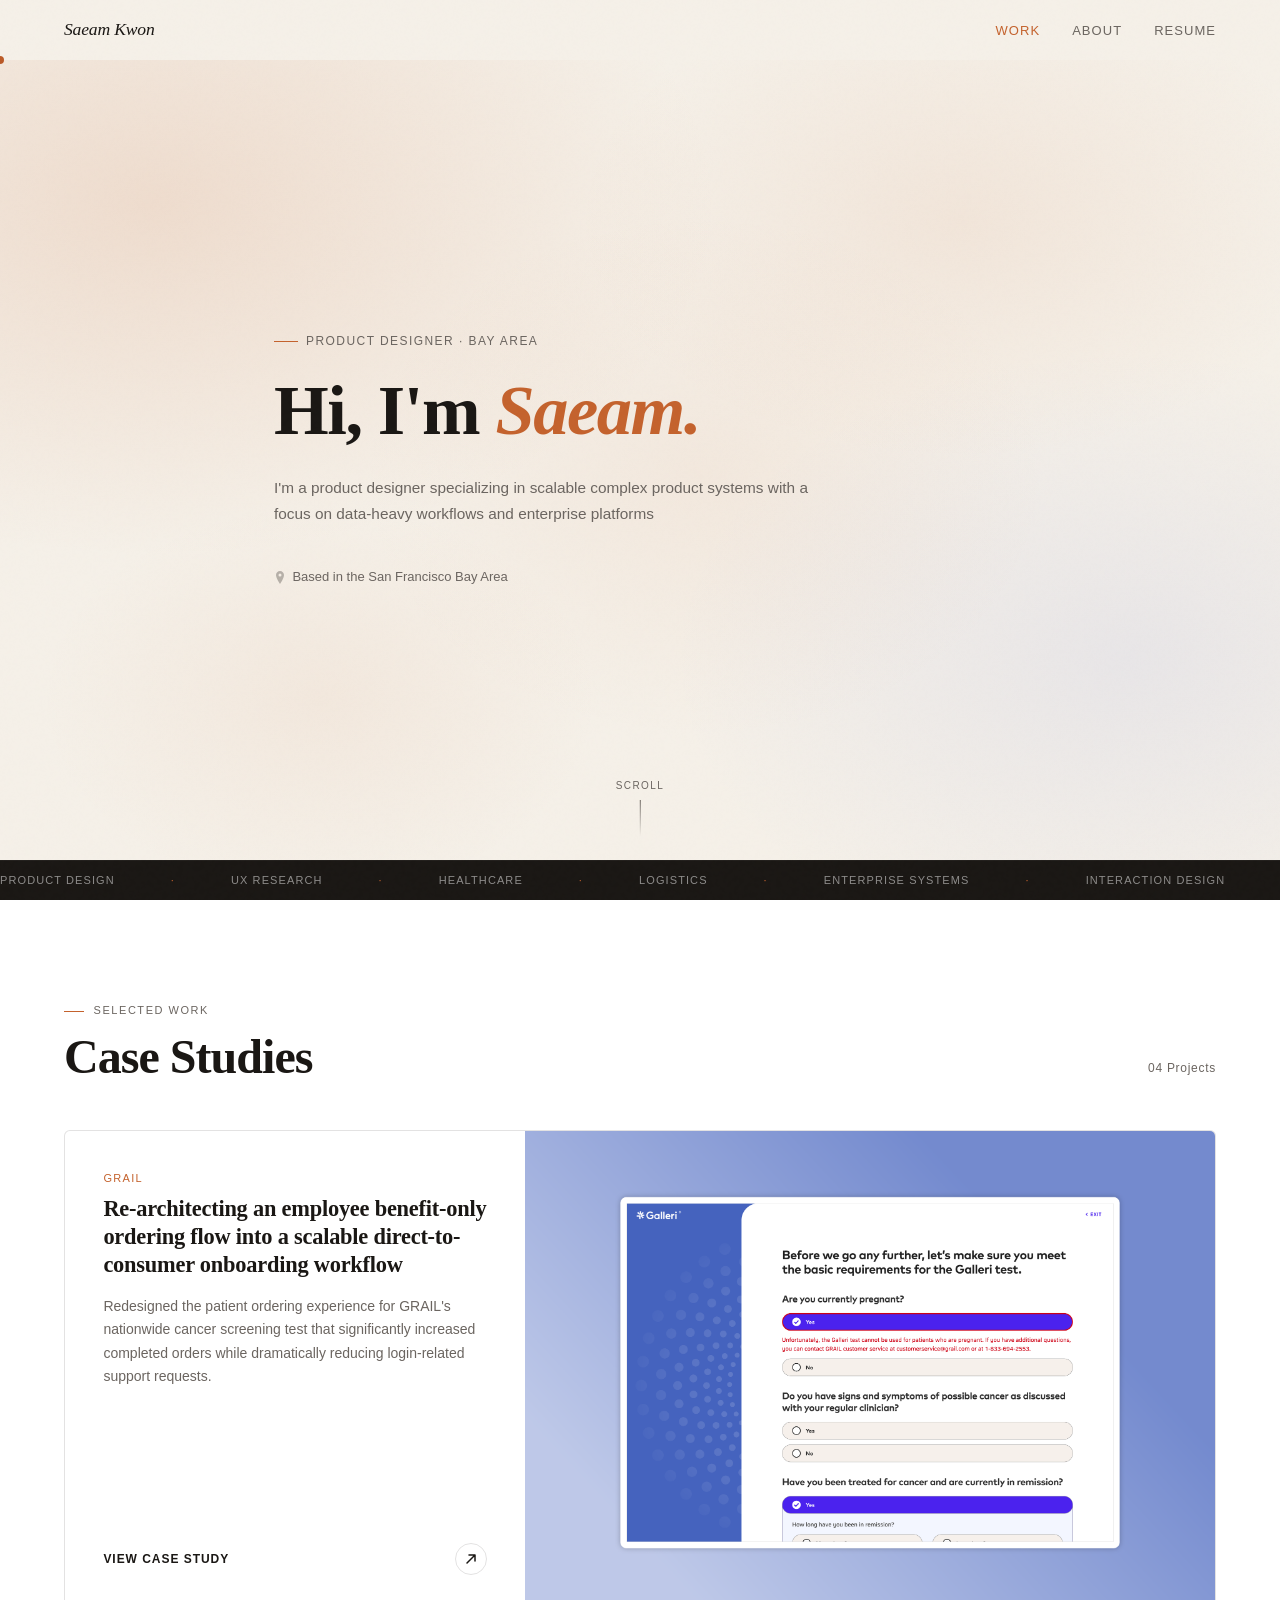
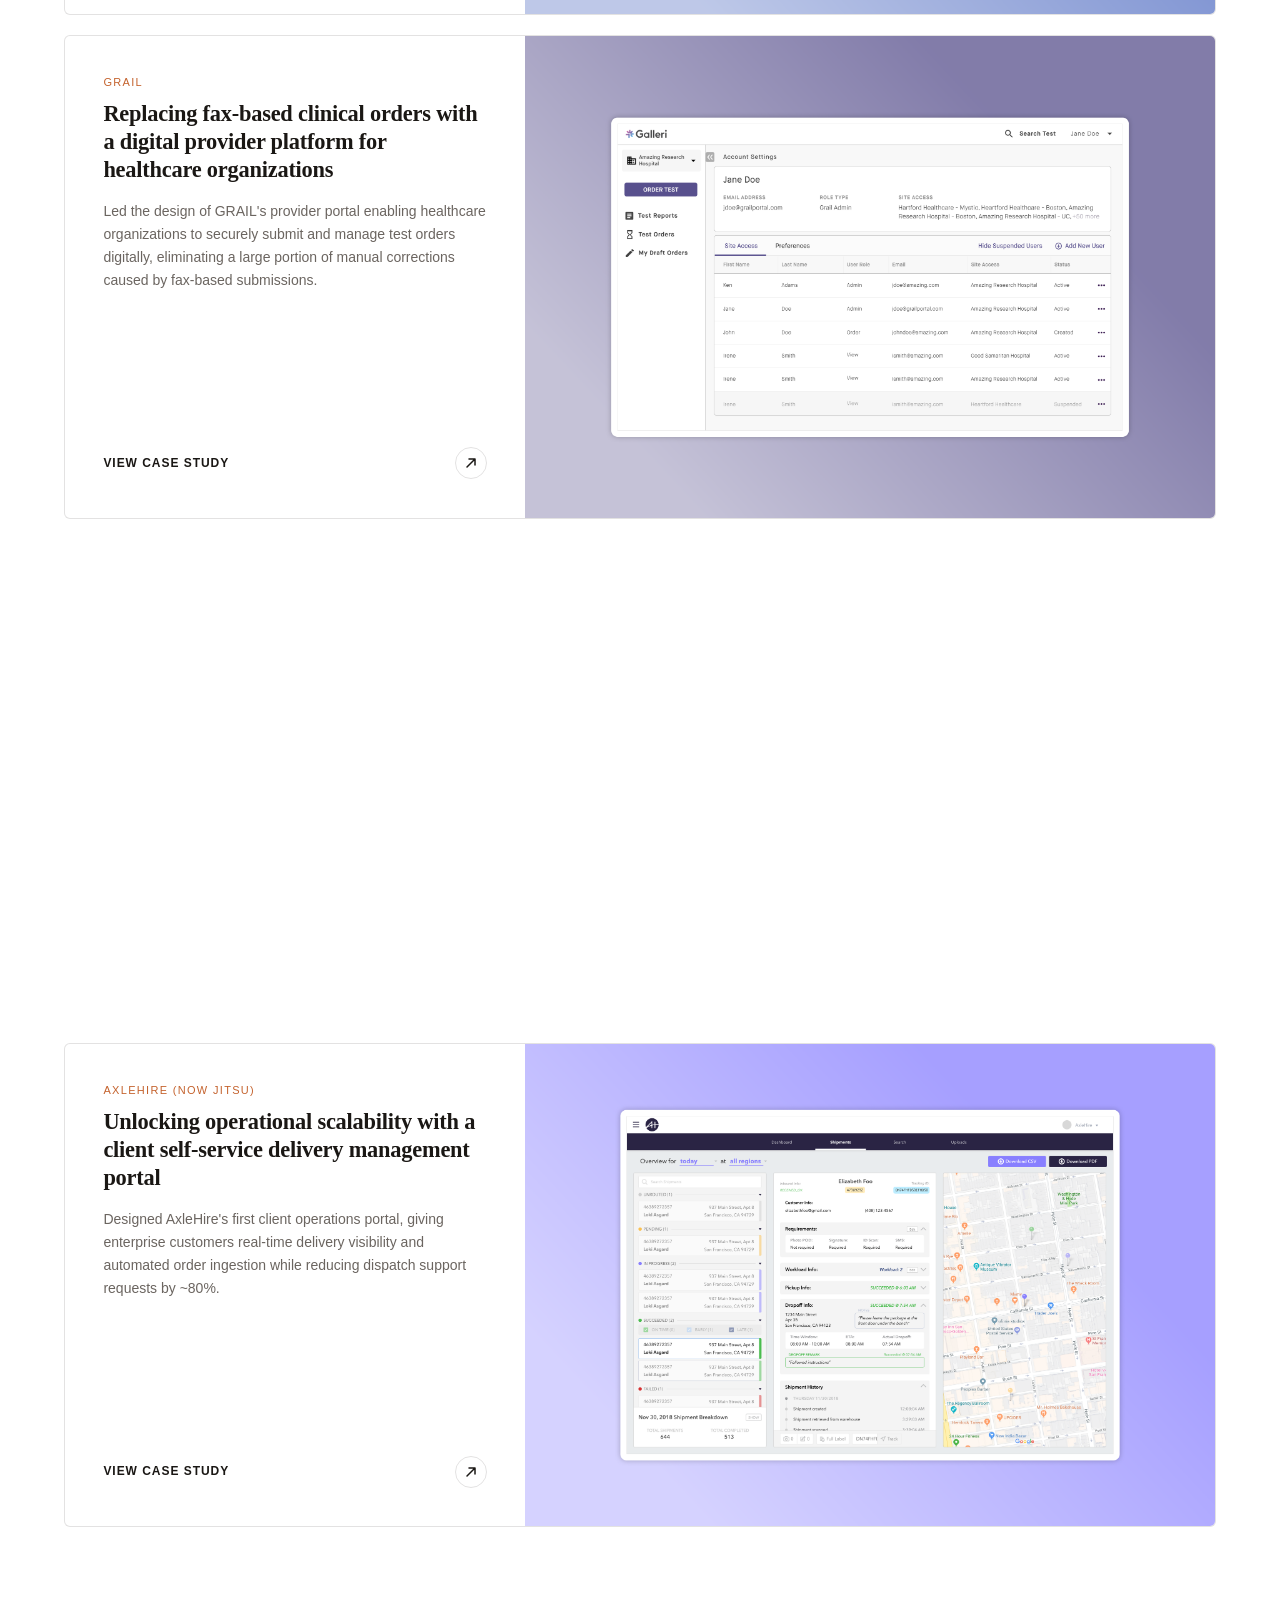
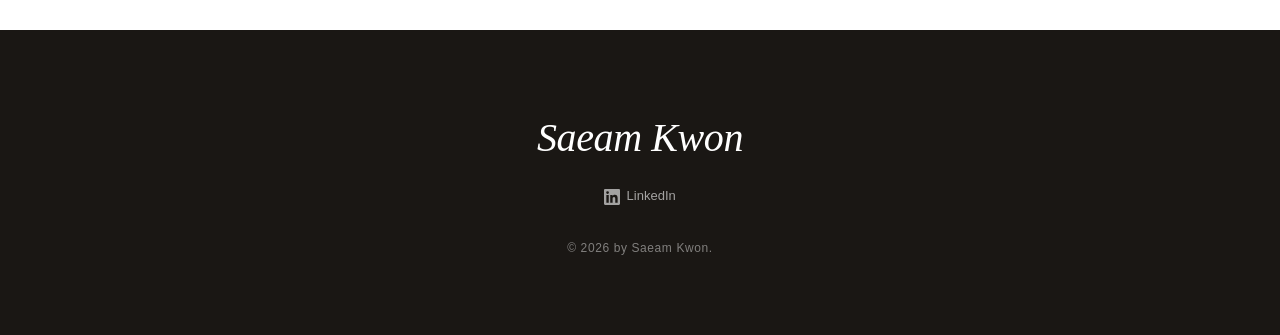
==== commit f18da776: "Add favicon and link across all HTML files Co-Authored-By: Claude Sonnet 4.6 <noreply@anthropic.com>" ====
--- a/index.html
+++ b/index.html
@@ -4,6 +4,7 @@
 <meta charset="UTF-8" />
 <meta name="viewport" content="width=device-width, initial-scale=1.0" />
 <title>Saeam Kwon — Product Designer</title>
+<link rel="icon" type="image/svg+xml" href="assets/favicon.svg">
 <link rel="stylesheet" href="styles/main.css">
 </head>
 <body>
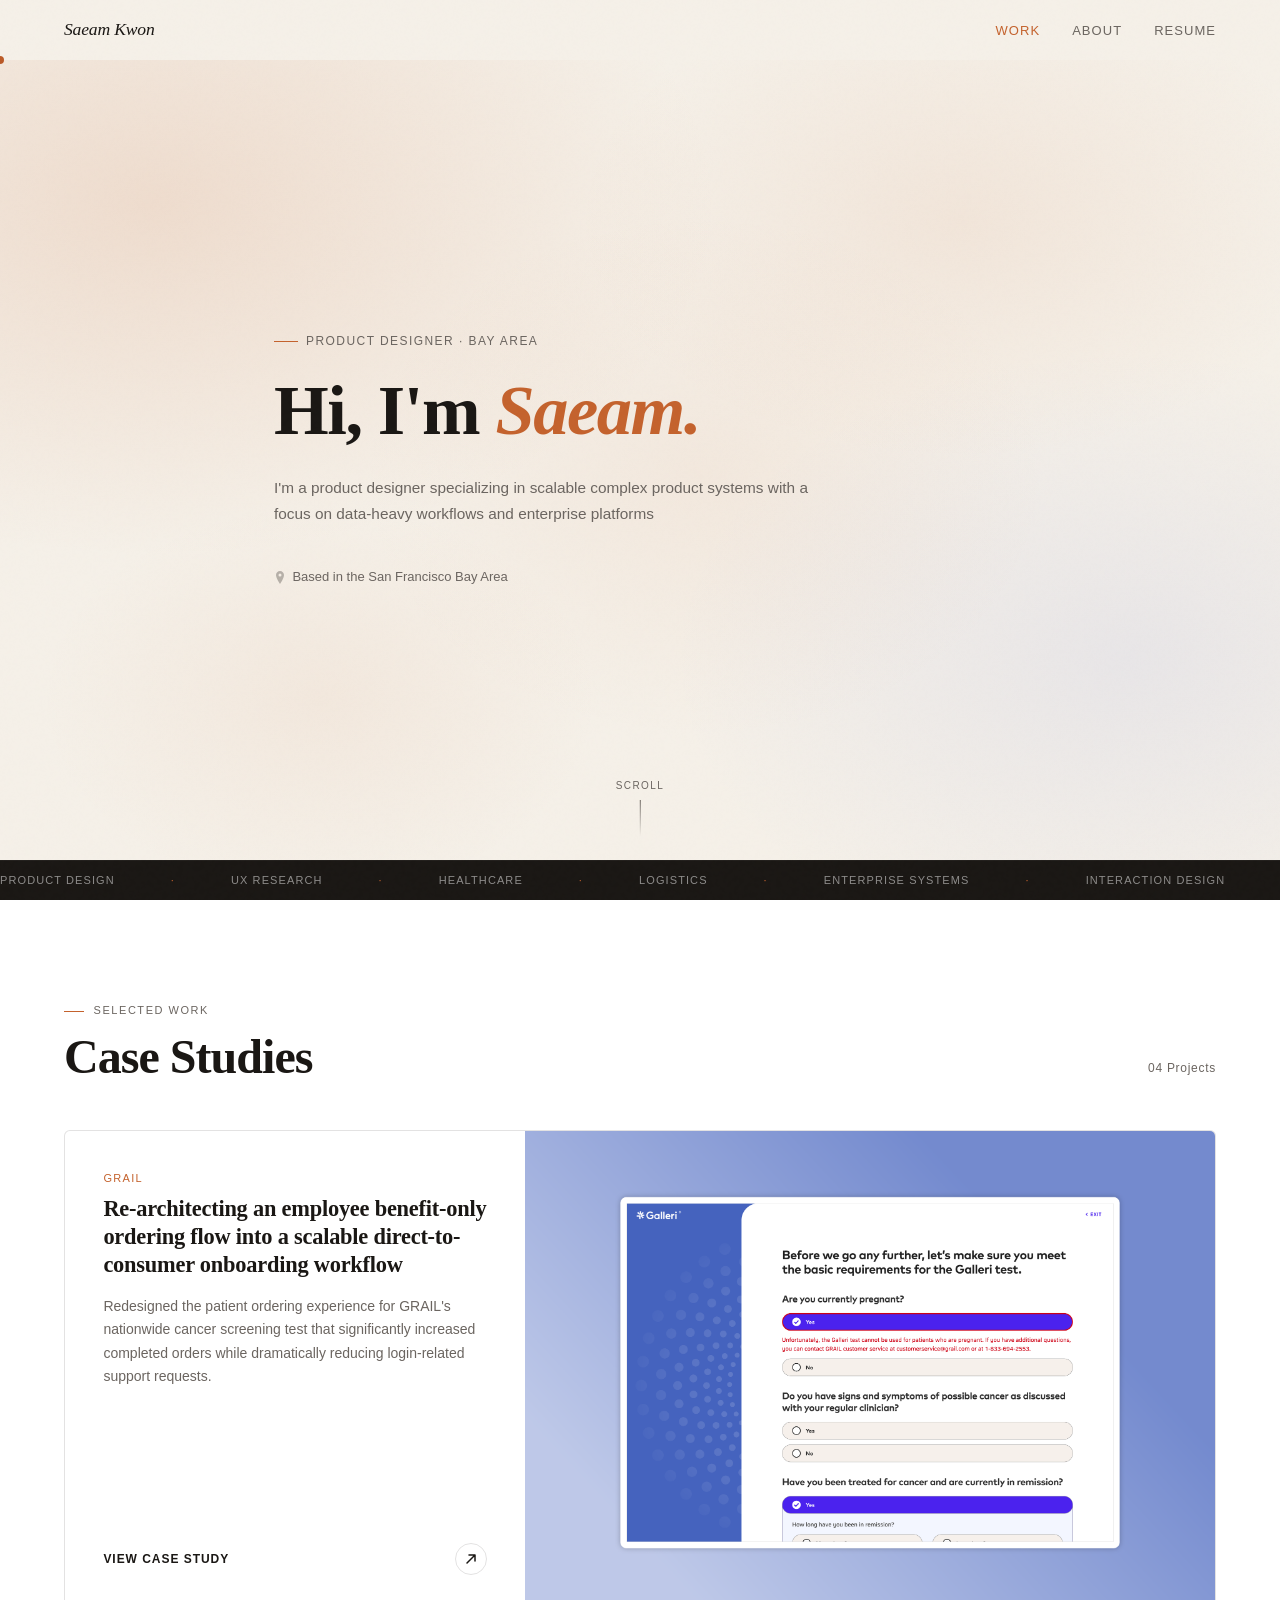
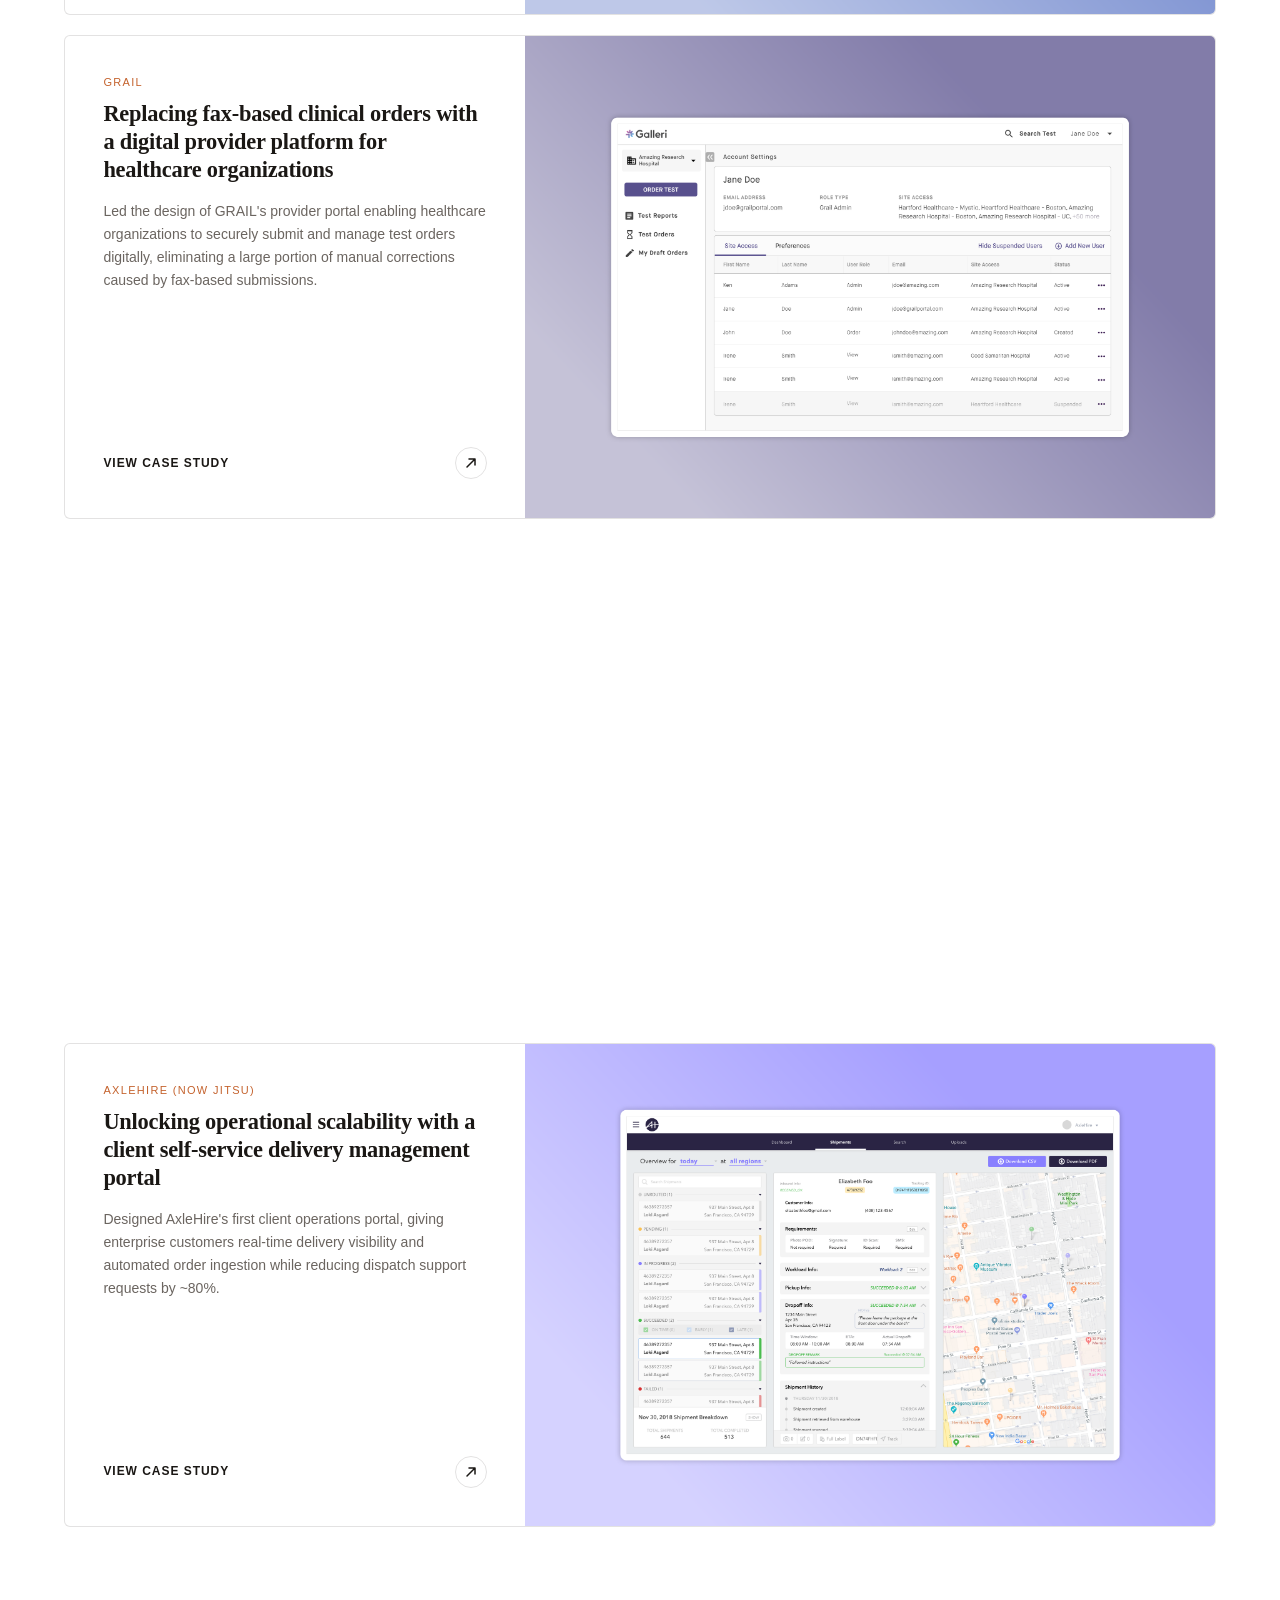
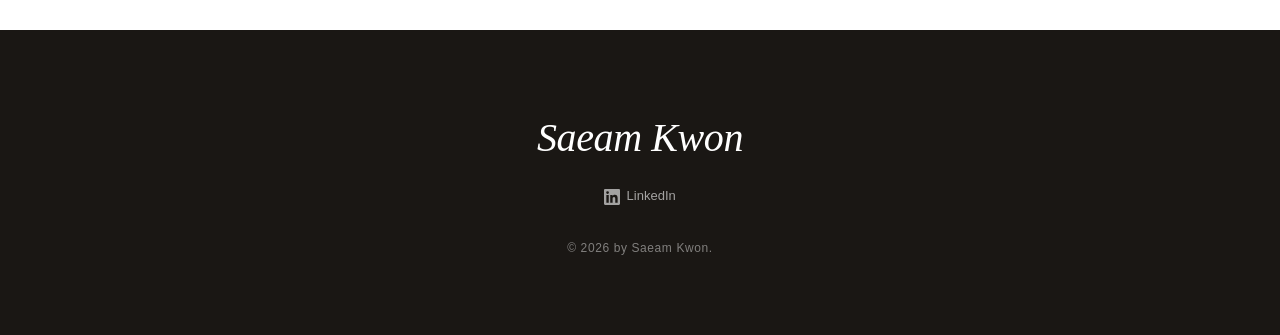
==== commit 16e153f0: "Add Google Analytics (GA4) tracking to all pages Co-Authored-By: Claude Opus 4.6 <noreply@anthropic." ====
--- a/index.html
+++ b/index.html
@@ -3,6 +3,14 @@
 <head>
 <meta charset="UTF-8" />
 <meta name="viewport" content="width=device-width, initial-scale=1.0" />
+<!-- Google tag (gtag.js) -->
+<script async src="https://www.googletagmanager.com/gtag/js?id=G-J75JJMD9X3"></script>
+<script>
+  window.dataLayer = window.dataLayer || [];
+  function gtag(){dataLayer.push(arguments);}
+  gtag('js', new Date());
+  gtag('config', 'G-J75JJMD9X3');
+</script>
 <title>Saeam Kwon — Product Designer</title>
 <link rel="icon" type="image/svg+xml" href="assets/favicon.svg">
 <link rel="stylesheet" href="styles/main.css">
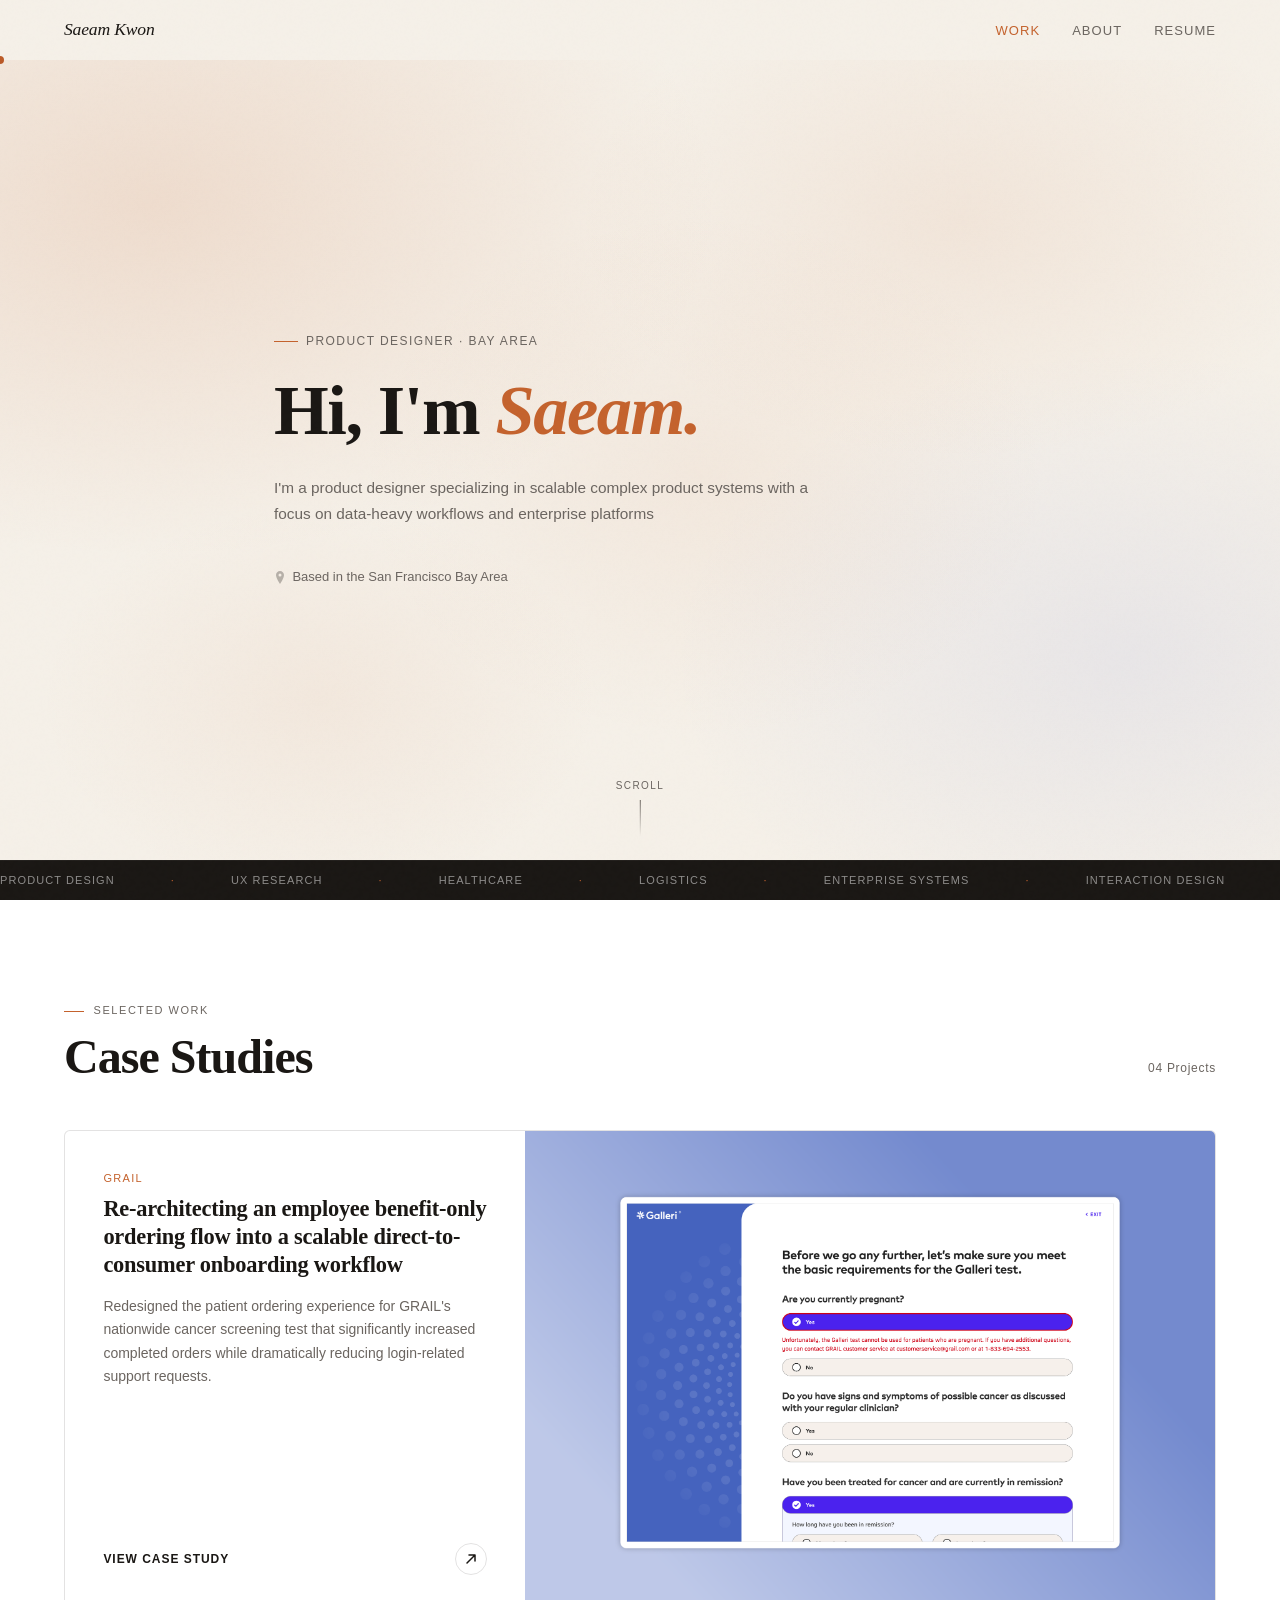
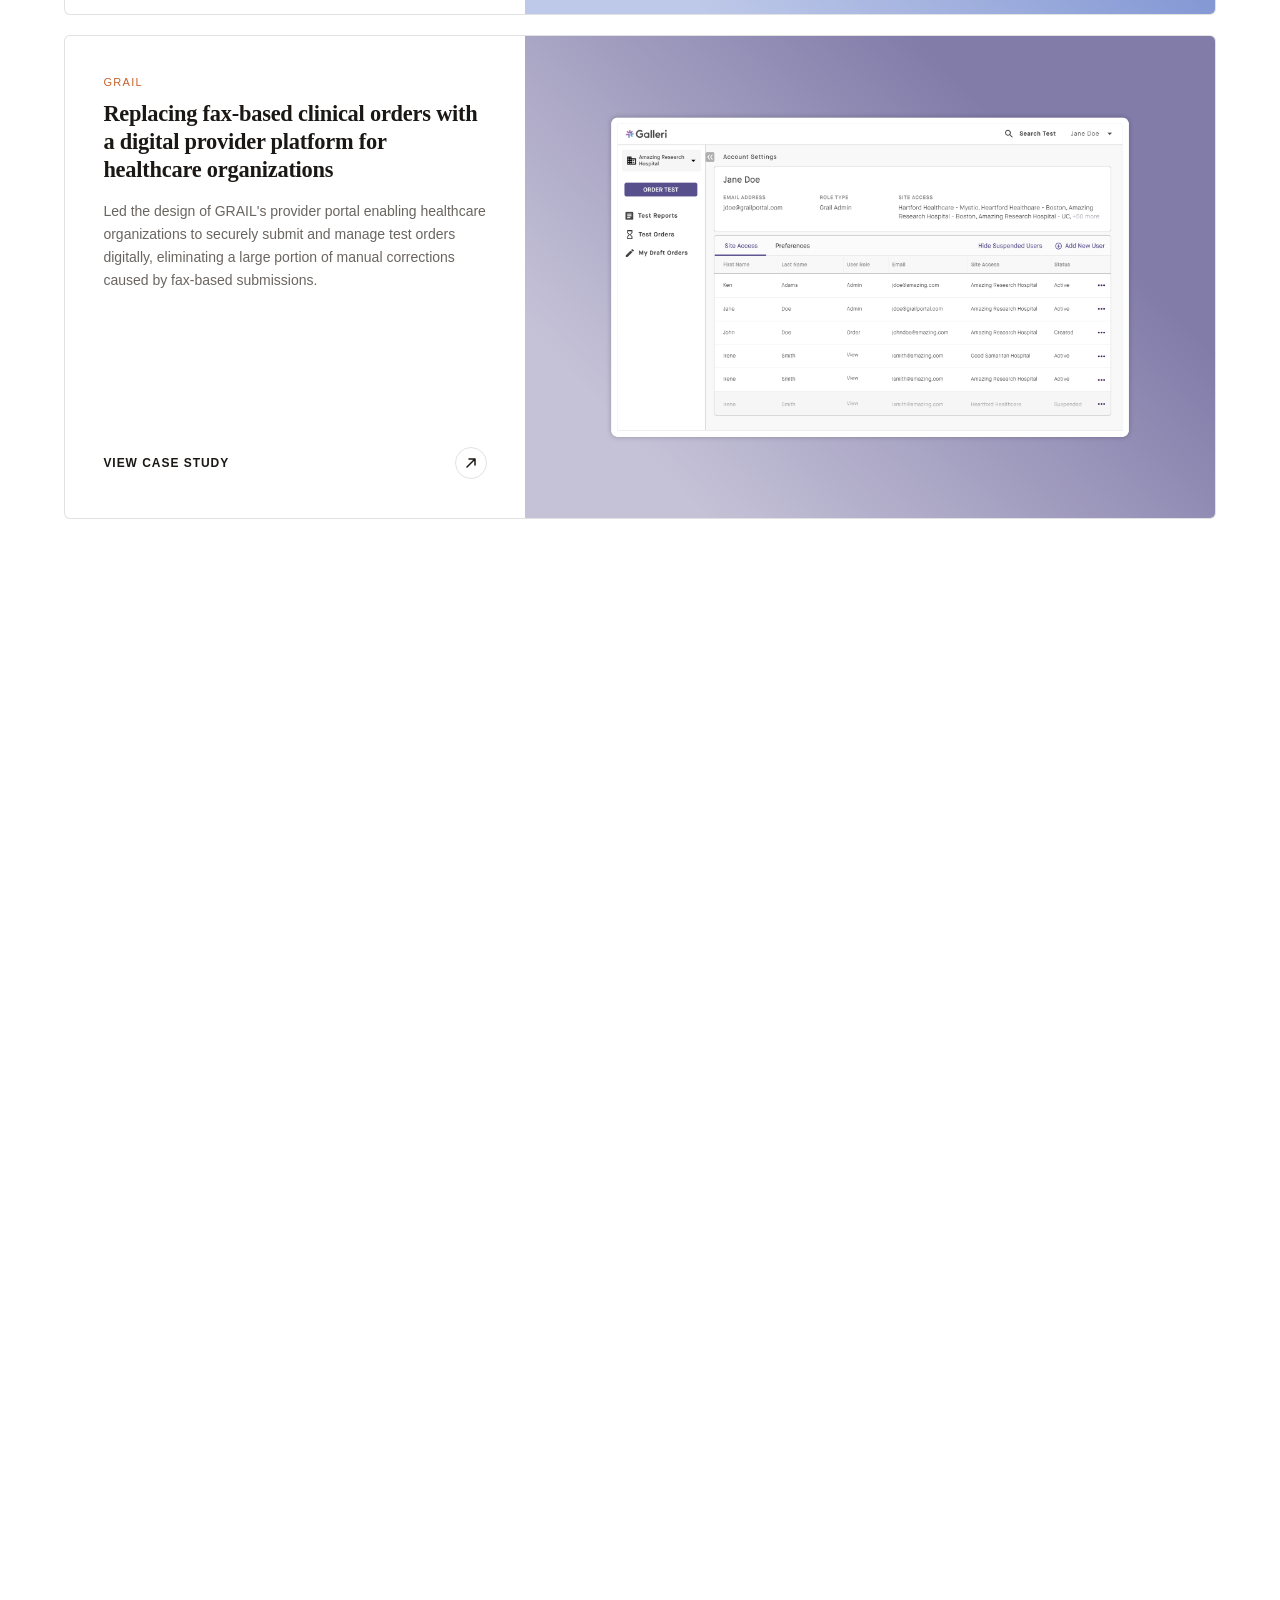
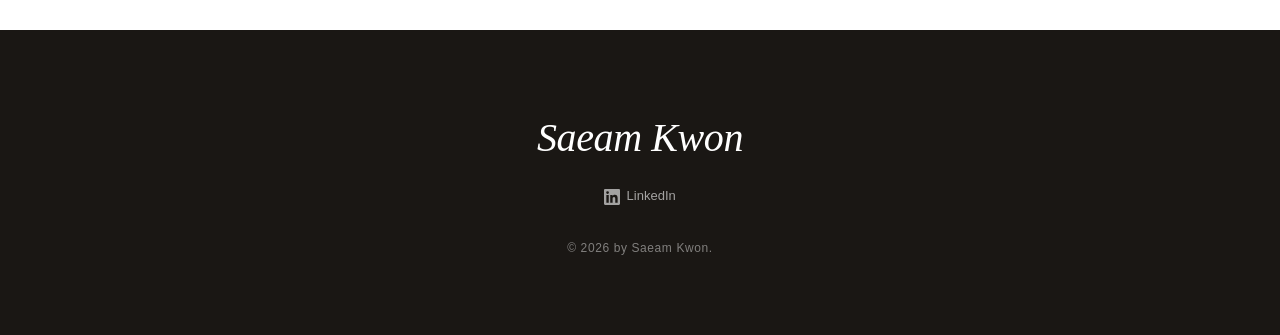
==== commit 6da17769: "Convert SPA to multi-page static site with SEO optimization Split the single-page app into separate " ====
--- a/index.html
+++ b/index.html
@@ -12,6 +12,12 @@
   gtag('config', 'G-J75JJMD9X3');
 </script>
 <title>Saeam Kwon — Product Designer</title>
+<meta name="description" content="Product designer specializing in scalable complex product systems with a focus on data-heavy workflows and enterprise platforms. Based in the San Francisco Bay Area.">
+<meta property="og:title" content="Saeam Kwon — Product Designer">
+<meta property="og:description" content="Product designer specializing in scalable complex product systems with a focus on data-heavy workflows and enterprise platforms.">
+<meta property="og:url" content="https://saeamkwon.com">
+<meta property="og:type" content="website">
+<link rel="canonical" href="https://saeamkwon.com">
 <link rel="icon" type="image/svg+xml" href="assets/favicon.svg">
 <link rel="stylesheet" href="styles/main.css">
 </head>
@@ -20,25 +26,22 @@
 <div class="cursor" id="cursor"></div>
 
 <div class="mobile-menu" id="mobileMenu">
-  <a href="#" onclick="showPage('home');closeMobile()">Work</a>
-  <a href="#" onclick="showPage('about');closeMobile()">About</a>
+  <a href="/">Work</a>
+  <a href="/about">About</a>
   <a href="https://www.dropbox.com/scl/fi/acd9gxkntgel7m8eg4yvk/Kwon_Saeam_Product_Designer_Resume.pdf?rlkey=7f3dukywzlxysol39kkq1huh7&st=8g2768sp&dl=0" target="_blank">Resume</a>
 </div>
 
 <nav id="mainNav">
-  <a class="nav-logo" href="#" onclick="showPage('home')">Saeam Kwon</a>
+  <a class="nav-logo" href="/">Saeam Kwon</a>
   <ul class="nav-links">
-    <li><a href="#" id="navWork" onclick="showPage('home')" class="active">Work</a></li>
-    <li><a href="#" id="navAbout" onclick="showPage('about')">About</a></li>
+    <li><a href="/" id="navWork" class="active">Work</a></li>
+    <li><a href="/about" id="navAbout">About</a></li>
     <li><a href="https://www.dropbox.com/scl/fi/acd9gxkntgel7m8eg4yvk/Kwon_Saeam_Product_Designer_Resume.pdf?rlkey=7f3dukywzlxysol39kkq1huh7&st=8g2768sp&dl=0" target="_blank">Resume</a></li>
   </ul>
   <button class="hamburger" id="hamburger" aria-label="Menu">
     <span></span><span></span><span></span>
   </button>
 </nav>
-
-<!-- ══════════ HOME ══════════ -->
-<div class="page active" id="page-home">
 
   <div class="hero-wrap">
     <div class="hero">
@@ -93,7 +96,7 @@
 
       <div class="work-grid">
 
-        <a href="#" onclick="tryPage('case-telemedicine');return false;" class="work-card reveal reveal-delay-1">
+        <a href="/grail-telemedicine" class="work-card reveal reveal-delay-1">
           <div class="card-content">
             <div>
               <div class="card-company">GRAIL</div>
@@ -114,7 +117,7 @@
           </div>
         </a>
 
-        <a href="#" onclick="tryPage('case-clinical');return false;" class="work-card reveal reveal-delay-2">
+        <a href="/grail-clinical" class="work-card reveal reveal-delay-2">
           <div class="card-content">
             <div>
               <div class="card-company">GRAIL</div>
@@ -135,7 +138,7 @@
           </div>
         </a>
 
-        <a href="#" onclick="showPage('case-driver');return false;" class="work-card reveal reveal-delay-3">
+        <a href="/axlehire-driver" class="work-card reveal reveal-delay-3">
           <div class="card-content">
             <div>
               <div class="card-company">AXLEHIRE (Now JITSU)</div>
@@ -156,7 +159,7 @@
           </div>
         </a>
 
-        <a href="#" onclick="showPage('case-client');return false;" class="work-card reveal reveal-delay-4">
+        <a href="/axlehire-client" class="work-card reveal reveal-delay-4">
           <div class="card-content">
             <div>
               <div class="card-company">AXLEHIRE (Now JITSU)</div>
@@ -190,1197 +193,6 @@
     <p class="footer-copy">© 2026 by Saeam Kwon.</p>
   </footer>
 
-</div><!-- /page-home -->
-
-
-<!-- ══════════ ABOUT ══════════ -->
-<div class="page" id="page-about">
-
-  <div class="about-hero">
-    <div class="about-text-col">
-      <div class="section-label" style="margin-top:0">About</div>
-      <h1 class="about-headline">Hi, I'm <em>Saeam</em></h1>
-      <div class="about-body">
-        <p>I'm a product designer who loves untangling messy problems and turning them into experiences that just click. I've been designing since 2016, blending a background in Cognitive Science with a lifelong creative streak (thanks to my artist mom) to craft products that are as intuitive as they are impactful.</p>
-        <p>I'm currently designing in the San Francisco Bay Area.</p>
-        <p>When I'm not deep in Figma, you can find me exploring one of my many hobbies from creative side projects to small experiments that let me stay curious and keep learning.</p>
-        <p>Here are a few things I've been working on for fun lately ↓</p>
-      </div>
-    </div>
-    <div class="about-img-col">
-      <div class="about-portrait"><img src="about/images/profile.jpg" alt="Portrait of Saeam Kwon"></div>
-    </div>
-  </div>
-
-  <div class="divider"></div>
-
-  <section style="padding-top:clamp(3rem,5vw,4rem);padding-bottom:clamp(4rem,7vw,6rem);">
-    <div class="section-inner">
-      <div class="section-label reveal">Things I do for fun</div>
-      <div class="hobbies-grid">
-
-        <div class="hobby-card reveal reveal-delay-1">
-          <div class="hobby-img c1"><video src="about/images/crumb-journal.mov" autoplay loop muted playsinline></video></div>
-          <div class="hobby-name">Experimenting with AI</div>
-          <div class="hobby-desc">Currently creating a cooking journal to log recipes, track each attempt, and notes on how to make every dish better next time</div>
-        </div>
-
-        <div class="hobby-card reveal reveal-delay-2">
-          <div class="hobby-img c2"><img src="about/images/photography.jpg" alt="Action photography"></div>
-          <div class="hobby-name">Action photography</div>
-          <div class="hobby-desc">Capturing the happy, candid moments with my muse</div>
-        </div>
-
-        <div class="hobby-card reveal reveal-delay-3">
-          <div class="hobby-img c3"><img src="about/images/baking.jpeg" alt="Baking"></div>
-          <div class="hobby-name">Baker in making</div>
-          <div class="hobby-desc">Trying my hand with beginner level baking to level up into a pastry chef wannabe</div>
-        </div>
-
-        <div class="hobby-card reveal reveal-delay-2">
-          <div class="hobby-img c5"><img src="about/images/paper-sewing.jpeg" alt="Paper sewing"></div>
-          <div class="hobby-name">Paper sewing</div>
-          <div class="hobby-desc">Combining coloring, sewing and a recent obsession of Pokemon into art</div>
-        </div>
-
-      </div>
-    </div>
-  </section>
-
-  <footer>
-    <div class="footer-name">Saeam Kwon</div>
-    <a class="footer-linkedin" href="https://linkedin.com" target="_blank">
-      <svg width="16" height="16" viewBox="0 0 24 24" fill="currentColor"><path d="M20.447 20.452h-3.554v-5.569c0-1.328-.027-3.037-1.852-3.037-1.853 0-2.136 1.445-2.136 2.939v5.667H9.351V9h3.414v1.561h.046c.477-.9 1.637-1.85 3.37-1.85 3.601 0 4.267 2.37 4.267 5.455v6.286zM5.337 7.433a2.062 2.062 0 0 1-2.063-2.065 2.064 2.064 0 1 1 2.063 2.065zm1.782 13.019H3.555V9h3.564v11.452zM22.225 0H1.771C.792 0 0 .774 0 1.729v20.542C0 23.227.792 24 1.771 24h20.451C23.2 24 24 23.227 24 22.271V1.729C24 .774 23.2 0 22.222 0h.003z"/></svg>
-      LinkedIn
-    </a>
-    <p class="footer-copy">© 2026 by Saeam Kwon.</p>
-  </footer>
-
-</div><!-- /page-about -->
-
-<!-- ══════════ CASE STUDY: TELEMEDICINE ══════════ -->
-<div class="page" id="page-case-telemedicine">
-
-  <!-- Back + Hero wrapped in full-bleed gradient container -->
-  <div class="cs-hero-wrap">
-    <div class="cs-hero-bg-svg">
-      <img src="case-studies/grail-patient-portal/images/hero-telemedicine.svg" alt="" />
-    </div>
-    <div style="max-width:1200px;margin:0 auto;padding:2rem clamp(1.5rem,5vw,4rem) 0;position:relative;z-index:2;">
-      <a href="#" class="cs-back" onclick="showPage('home');return false;">Back to Work</a>
-    </div>
-
-  <!-- Hero -->
-  <div class="cs-hero">
-    <div class="cs-hero-text reveal">
-      <div class="cs-company">GRAIL</div>
-      <h1 class="cs-title">Telemedicine test ordering workflow</h1>
-      <div class="cs-meta">
-        <div class="cs-meta-row"><span class="cs-meta-label">Role</span><span>Senior Product Designer</span></div>
-        <div class="cs-meta-row"><span class="cs-meta-label">Team</span><span>Product, Engineering, Clinical Ops</span></div>
-        <div class="cs-meta-row"><span class="cs-meta-label">Timeline</span><span>Design 3 weeks</span></div>
-        <div class="cs-meta-row"><span class="cs-meta-label">Platform</span><span>Web (Desktop & Mobile)</span></div>
-      </div>
-    </div>
-    </div>
-  </div><!-- /cs-hero-wrap -->
-
-  <!-- Summary -->
-  <div class="cs-summary">
-    <div class="cs-summary-inner">
-      <div class="cs-summary-text reveal">
-        <p>GRAIL needed to expand its Galleri cancer screening test from a benefits-only ordering flow to a direct-to-consumer onboarding system. This project redesigned and rearchitected the end-to-end ordering experience to accommodate the complexity of telemedicine, regulatory, and cross-functional constraints while reducing friction for patients.</p>
-      </div>
-      <div class="cs-stat reveal reveal-delay-1">
-        <div class="cs-stat-num"><em>27.3%</em></div>
-        <div class="cs-stat-label">Increase in completed test orders from telemedicine channel</div>
-      </div>
-      <div class="cs-stat reveal reveal-delay-2">
-        <div class="cs-stat-num"><em>30%</em></div>
-        <div class="cs-stat-label">Faster time to complete the ordering workflow</div>
-      </div>
-      <div class="cs-stat reveal reveal-delay-3">
-        <div class="cs-stat-num"><em>52%</em></div>
-        <div class="cs-stat-label">Decline in login related support tickets</div>
-      </div>
-    </div>
-  </div>
-
-  <!-- 1. Context -->
-  <div class="cs-section reveal">
-    <div class="cs-section-num">01 — Context</div>
-    <h2 class="cs-h2">Expanding Galleri to the general public</h2>
-    <div class="cs-two-col">
-      <div>
-        <div class="cs-body">
-          <p>GRAIL initially offered its early cancer detection test only through employer benefits programs or with providers directly. As the company expanded to nationwide direct-to-consumer access, the ordering experience became the primary acquisition funnel. </p>
-        </div>
-        <div style="margin-top:1.5rem;">
-          <div class="cs-col-label">The business goal</div>
-          <ul class="cs-list" style="margin-top:.75rem;">
-            <li>Increase activation and successful order completion without compromising medical rigor or compliance.</li>
-          </ul>
-        </div>
-        <div style="margin-top:1.5rem;">
-          <div class="cs-col-label">The potential risk</div>
-          <ul class="cs-list" style="margin-top:.75rem;">
-            <li>Opening access to the public dramatically increases potential friction, support burden, and abandonment which directly impacts revenue and trust.</li>
-          </ul>
-        </div>
-      </div>
-      <div>
-        <div class="cs-img-placeholder cs-media clickable" style="margin-top:.75rem;">
-          <img src="case-studies/grail-patient-portal/images/gpa-old-benefit-eligibility.png" alt="Original benefits-only eligibility flow">
-        </div>
-      </div>
-    </div>
-  </div>
-
-
-  <!-- 2. The Problem -->
-  <div class="cs-section reveal">
-    <div class="cs-section-num">02 — The Problem</div>
-    <h2 class="cs-h2">A flow built for one model, asked to serve another</h2>
-    <div class="cs-body">
-      <p>The test launched to the public with great momentum. Unfortunately, we were met with a lot of critical observations:</p>
-    </div>
-    <ul class="cs-list" style="max-width:640px;margin:1.25rem 0;">
-      <li>Significant drop-off at account creation</li>
-      <li>High volume of login-related support tickets</li>
-      <li>Continued abandonment during medical intake</li>
-      <li>Frustration with ~23 minute long form to submit</li>
-    </ul>
-
-    <!-- Flow diagram: Before -->
-    <div style="margin-top:1.5rem;">
-      <div style="font-size:.75rem;font-weight:500;letter-spacing:.08em;text-transform:uppercase;color:var(--mid);margin-bottom:.75rem;">Two Friction clusters appeared</div>
-      <div class="cs-flow">
-        <div class="cs-flow-box highlight">Account Creation</div>
-        <div class="cs-flow-arrow">→</div>
-        <div class="cs-flow-box">Portal Access</div>
-        <div class="cs-flow-arrow">→</div>
-        <div class="cs-flow-box highlight">Medical Intake & Eligibility Screening</div>
-        <div class="cs-flow-arrow">→</div>
-        <div class="cs-flow-box">Order Submission</div>
-        <div class="cs-flow-arrow">→</div>
-        <div class="cs-flow-box">Testing Experience</div>
-        <div class="cs-flow-arrow">→</div>
-        <div class="cs-flow-box">Result Access</div>
-      </div>
-      <div style="font-size:.8rem;color:var(--accent);margin-top:.5rem;">⚠ Users hit friction points at highlighted steps</div>
-    </div>
-    <ul class="cs-list" style="max-width:640px;margin:1.25rem 0;">
-      <li>Mandatory account creation before even determining eligibility</li>
-      <li>Long, convoluted intake flow mixing eligibility screening, medical questionnaire, and compliance requirements</li>
-    </ul>
-    <div class="cs-body">
-      <p>The system was optimized for structured benefits access, not public onboarding.</p>
-    </div>
-  </div>
-
-
-  <!-- 3. Key Insights -->
-  <div class="cs-section reveal">
-    <div class="cs-section-num">03 — Key Insights</div>
-    <h2 class="cs-h2">Research revealed two distinct key insights</h2>
-    <div class="cs-body"><p>I ran moderated usability sessions, analyzed metrics, and went onsite to different Galleri events to discover the root of the problem. This uncovered two points:</p></div>
-    <div class="cs-insights" style="margin-top:1.5rem;">
-      <div class="cs-insight-card reveal reveal-delay-1">
-        <div class="cs-insight-tag">Insight 1</div>
-        <div class="cs-insight-text">Users were being asked for full account commitment before they had even confirmed eligibility. This commitment was sequenced too early in the process. This was clear from the overwhelming amount of support tickets related to account creation/login that translated to no orders.</div>
-      </div>
-      <div class="cs-insight-card reveal reveal-delay-2">
-        <div class="cs-insight-tag">Insight 2</div>
-        <div class="cs-insight-text">The intake was structured as a long-winded form but the content should functionally be a medical decision tree. We were exposing internal data architecture rather than guiding user progression.</div>
-      </div>
-    </div>
-    <div style="margin-top:1.5rem;padding:1.25rem 1.5rem;background:white;border:1px solid var(--line);border-radius:6px;border-left:3px solid var(--accent);">
-      <div style="font-size:.875rem;color:var(--mid);font-weight:300;line-height:1.65;">💡 Key synthesis: This shifted our original hypothesis of the problem from “shorten the form” to “re-sequence the system.”
-      </div>
-    </div>
-  </div>
-
-
-  <!-- 4. Constraints -->
-  <div class="cs-section reveal">
-    <div class="cs-section-num">04 — Constraints</div>
-    <h2 class="cs-h2">What we were working within</h2>
-    <div class="cs-constraints">
-      <div class="cs-constraint"><strong>Medical Affairs</strong>Medical Affairs defined the intake content and data. This was mandatory for data collection for future applications like clinical studies or FDA approval processes.</div>
-      <div class="cs-constraint"><strong>Legal</strong>Legal governed the copy, consent, terms, and result delivery language. They were also the experts in state laws and regulations to give guidance for very specific scenarios.</div>
-      <div class="cs-constraint"><strong>Engineering</strong>Engineering enlightened the technical feasibilities of the changes and solutions. With the model of our infrastructure, they were a very prominent stakeholder.</div>
-      <div class="cs-constraint"><strong>Customer Experience</strong>Customer Experience brought a lot of knowledge of the dependencies in the broader patient journey outside of the onboarding, intake, and software.</div>
-    </div>
-  </div>
-
-  <!-- Callout banner -->
-  <div class="cs-banner">
-    <div class="cs-banner-inner">
-      <div class="cs-banner-sub">The design principle that guided every decision in this project</div>
-      <div class="cs-banner-quote">"Make it easy to get started. Then walk users through the complexity step-by-step."</div>
-    </div>
-  </div>
-
-  <!-- 5. Design Changes -->
-  <div class="cs-change reveal">
-    <div class="cs-change-label">05 — Design Changes · Change 1</div>
-    <h3 class="cs-change-h3">Capturing user buy in immediately</h3>
-    <p class="cs-change-desc">Our hypothesis was that if we capture intent before requiring full account creation, abandonment will decrease. And so I made the following changes:</p>
-    <ul class="cs-list" style="max-width:640px;margin:1.25rem 0;">
-      <li>Introduce guest checkout to capture the orders and buy in from user immediately</li>
-      <li>Have the system create an account using the information provided on the intake form</li>
-      <li>Implement passwordless magic-link authentication for seamless account creation and login experience</li>
-    </ul>
-    <p class="cs-change-desc">We realized the issue wasn't the account creation itself, but when it appeared. We were essentially asking for commitment before the users had confidence.</p>
-    <p class="cs-change-desc">By allowing users to move forward first and formalize the account later, we aligned the system with natural decision-making: curiosity → clarity → commitment.</p>
-    <div class="cs-before-after">
-      <div class="cs-img-placeholder cs-media clickable" style="aspect-ratio:auto;min-height:220px;">
-        <img src="case-studies/grail-patient-portal/images/gpa-new-get-started.png" alt="New get started flow">
-      </div>
-      <div class="cs-img-placeholder cs-media clickable" style="aspect-ratio:auto;min-height:220px;">
-        <img src="case-studies/grail-patient-portal/images/gpa-order-submitted.png" alt="Order submitted confirmation">
-      </div>
-    </div>
-  </div>
-
-  <!-- Impact 1 -->
-  <div class="cs-impact">
-    <div class="cs-impact-inner">
-      <div class="cs-impact-label">Impact · Change 1</div>
-      <div class="cs-impact-stats">
-        <div class="cs-impact-stat">
-          <div class="cs-impact-num"><em>~18%</em></div>
-          <div class="cs-impact-desc">Increase in order submissions and accounts successfully created</div>
-        </div>
-        <div class="cs-impact-stat">
-          <div class="cs-impact-num"><em>52%</em></div>
-          <div class="cs-impact-desc">Less login-related support tickets within 60 days</div>
-        </div>
-      </div>
-    </div>
-  </div>
-
-  <!-- Change 2 -->
-  <div class="cs-change reveal">
-    <div class="cs-change-label">05 — Design Changes · Change 2</div>
-    <h3 class="cs-change-h3">Turning a long form into a guided workflow</h3>
-    <p class="cs-change-desc">If users are guided with more structured steps and presented with eligibility gates early in the process, more users will complete their orders without feeling overwhelmed. With this theory in place, I made the following changes:</p>
-    <div class="cs-before-after">
-      <div class="cs-ba-panel">
-        <div class="cs-ba-label">Before — 10 steps & 25-33 Questions</div>
-        <div class="cs-ba-body">
-          <div style="display:flex;flex-wrap:wrap;gap:4px;">
-            <div style="height:28px;padding:0 8px;border-radius:3px;background:rgba(196,98,45,.25);border:1px dashed var(--accent);display:flex;align-items:center;font-size:.6rem;font-weight:500;color:var(--accent);">Account Creation</div>
-            <div style="height:28px;padding:0 8px;border-radius:3px;background:#E8EDF5;display:flex;align-items:center;font-size:.6rem;font-weight:500;color:var(--mid);">Login</div>
-            <div style="height:28px;padding:0 8px;border-radius:3px;background:#E8EDF5;display:flex;align-items:center;font-size:.6rem;font-weight:500;color:var(--mid);">Order Recipient</div>
-            <div style="height:28px;padding:0 8px;border-radius:3px;background:#E8EDF5;display:flex;align-items:center;font-size:.6rem;font-weight:500;color:var(--mid);">Consent</div>
-            <div style="height:28px;padding:0 8px;border-radius:3px;background:#E8EDF5;display:flex;align-items:center;font-size:.6rem;font-weight:500;color:var(--mid);">Basic Info</div>
-            <div style="height:28px;padding:0 8px;border-radius:3px;background:rgba(196,98,45,.25);border:1px dashed var(--accent);display:flex;align-items:center;font-size:.6rem;font-weight:500;color:var(--accent);">PCP Info</div>
-            <div style="height:28px;padding:0 8px;border-radius:3px;background:rgba(196,98,45,.25);border:1px dashed var(--accent);display:flex;align-items:center;font-size:.6rem;font-weight:500;color:var(--accent);">Clinical Info</div>
-            <div style="height:28px;padding:0 8px;border-radius:3px;background:#E8EDF5;display:flex;align-items:center;font-size:.6rem;font-weight:500;color:var(--mid);">Review</div>
-            <div style="height:28px;padding:0 8px;border-radius:3px;background:#E8EDF5;display:flex;align-items:center;font-size:.6rem;font-weight:500;color:var(--mid);">Payment Info</div>
-            <div style="height:28px;padding:0 8px;border-radius:3px;background:#E8EDF5;display:flex;align-items:center;font-size:.6rem;font-weight:500;color:var(--mid);">Order Submit</div>
-          </div>
-          <div style="font-size:.7rem;color:var(--mid);margin-top:.75rem;font-weight:300;">Orange steps = Areas with high friction and no clinical value for telemedicine</div>
-        </div>
-      </div>
-      <div class="cs-ba-panel">
-        <div class="cs-ba-label after">After — 7 steps & 15-18 Questions</div>
-        <div class="cs-ba-body">
-          <div style="display:flex;flex-wrap:wrap;gap:4px;">
-            <div style="height:28px;padding:0 8px;border-radius:3px;background:#E8EDF5;display:flex;align-items:center;font-size:.6rem;font-weight:500;color:var(--mid);">Basic Info</div>
-            <div style="height:28px;padding:0 8px;border-radius:3px;background:#E8EDF5;display:flex;align-items:center;font-size:.6rem;font-weight:500;color:var(--mid);">Eligibility Info</div>
-            <div style="height:28px;padding:0 8px;border-radius:3px;background:#E8EDF5;display:flex;align-items:center;font-size:.6rem;font-weight:500;color:var(--mid);">Consent</div>
-            <div style="height:28px;padding:0 8px;border-radius:3px;background:#E8EDF5;display:flex;align-items:center;font-size:.6rem;font-weight:500;color:var(--mid);">Clinical Info</div>
-            <div style="height:28px;padding:0 8px;border-radius:3px;background:#E8EDF5;display:flex;align-items:center;font-size:.6rem;font-weight:500;color:var(--mid);">Review</div>
-            <div style="height:28px;padding:0 8px;border-radius:3px;background:#E8EDF5;display:flex;align-items:center;font-size:.6rem;font-weight:500;color:var(--mid);">Payment Info</div>
-            <div style="height:28px;padding:0 8px;border-radius:3px;background:#E8EDF5;display:flex;align-items:center;font-size:.6rem;font-weight:500;color:var(--mid);">Order Submit & Account Created</div>
-          </div>
-          <div style="font-size:.7rem;color:#3B5BDB;margin-top:.75rem;font-weight:300;">4 steps removed or consolidated — same clinical outcomes, less user burden</div>
-        </div>
-      </div>
-    </div>
-    <ul class="cs-list" style="max-width:640px;margin:1.25rem 0;">
-      <li>Previously, all users had to complete the same 6 steps to even determine eligibility. Now, if a user is not eligible, they only need to complete the first step.</li>
-      <li>Introduced progressive disclosure instead of presenting everything at once</li>
-      <li>Consolidated redundant fields with the Medical Affairs team</li>
-      <li>Organized sections around how patients think about their health, not how our systems store data</li>
-    </ul>
-    <p class="cs-change-desc">The problem wasn't the length but the structure and guidance.</p>
-    <p class="cs-change-desc">When the form felt dense and clinical, patients hesitated. When it felt guided and sequential, they moved forward with confidence.</p>
-
-    <div style="margin-top:2rem;">
-      <div style="font-size:.6875rem;font-weight:500;letter-spacing:.12em;text-transform:uppercase;color:var(--mid);margin-bottom:.75rem;">Prototype walkthrough</div>
-      <div class="cs-video-placeholder cs-media clickable">
-        <video autoplay loop muted playsinline src="case-studies/grail-patient-portal/images/gpa-full-prototype.mov"></video>
-      </div>
-    </div>
-
-    <div style="margin-top:2rem;">
-      <div style="font-size:.6875rem;font-weight:500;letter-spacing:.12em;text-transform:uppercase;color:var(--mid);margin-bottom:.75rem;">Design details</div>
-      <div class="cs-img-gallery">
-        <div class="cs-img-placeholder cs-media clickable">
-          <img src="case-studies/grail-patient-portal/images/gpa-new-get-started.png" alt="Get started screen">
-        </div>
-        <div class="cs-img-placeholder cs-media clickable">
-          <img src="case-studies/grail-patient-portal/images/gpa-new-eligibility-gate-questions.png" alt="Eligibility gate questions">
-        </div>
-        <div class="cs-img-placeholder cs-media clickable">
-          <img src="case-studies/grail-patient-portal/images/gpa-new-partners.png" alt="Partners selection">
-        </div>
-        <div class="cs-img-placeholder cs-media clickable">
-          <img src="case-studies/grail-patient-portal/images/gpa-new-clinical-question.png" alt="Clinical question screen">
-        </div>
-      </div>
-    </div>
-  </div>
-
-  <!-- Impact 2 -->
-  <div class="cs-impact">
-    <div class="cs-impact-inner">
-      <div class="cs-impact-label">Impact · Changes 2</div>
-      <div class="cs-impact-stats">
-        <div class="cs-impact-stat">
-          <div class="cs-impact-num"><em>27.3%</em></div>
-          <div class="cs-impact-desc">Increase in telemedicine orders successfully submitted</div>
-        </div>
-        <div class="cs-impact-stat">
-          <div class="cs-impact-num"><em>~8 mins</em></div>
-          <div class="cs-impact-desc">Average reduction in time-to-confirmed-order per patient (~35%)</div>
-        </div>
-      </div>
-    </div>
-  </div>
-
-  <!-- 6. Validation & Outcomes -->
-  <div class="cs-section reveal">
-    <div class="cs-section-num">06 — Validation & Outcomes</div>
-    <h2 class="cs-h2">What the data showed after launch</h2>
-    <div class="cs-body">
-      <p>We launched the changes after thorough user testing to compare the redesigned flow against the legacy flow. Results were measured across completion rate, time-to-order, support ticket volume, and surveys.</p>
-    </div>
-    <div class="cs-insights" style="margin-top:2.5rem;">
-      <div class="cs-insight-card reveal reveal-delay-1">
-        <div class="cs-insight-tag">Increase in confidence</div>
-        <div class="cs-insight-text">The ~35% reduction in time to complete the form and 27.3% increase in successfully submitting an order was a strong indicator of increase in confidence and less hesitation. </div>
-      </div>
-      <div class="cs-insight-card reveal reveal-delay-2">
-        <div class="cs-insight-tag">Decrease in assistance needed</div>
-        <div class="cs-insight-text">The 52% decrease in login related tickets showed a clear correlation of the way the changes streamlined not only the account creation process but also the login system.</div>
-      </div>
-    </div>
-    <p class="cs-change-desc" style="margin-top:2.5rem;">The changes successfully shifted the experience from feeling overwhelming to feeling very structured. And importantly, we achieved this without compromising any medical or compliance requirements.</p>
-  </div>
-
-  <!-- 7. Reflection -->
-  <div class="cs-reflection">
-    <div class="cs-reflection-inner reveal">
-      <div class="cs-section-num" style="padding:0;margin-bottom:.5rem;">07 — Reflection</div>
-      <h2 class="cs-h2" style="margin-bottom:1.25rem;">What I'd continue exploring</h2>
-      <div class="cs-two-col" style="margin-top:0;">
-        <div>
-          <div class="cs-body">
-            <p>The biggest lesson from this project</p>
-            <p>With friction reduced at checkout, the logged in portal was open to a lot more opportunities to better the patient experience:</p>
-            <ul class="cs-list" style="max-width:640px;margin:1.25rem 0;">
-              <li>Clear, assisted explanations of the test results</li>
-              <li>Guide to next step after test results</li>
-              <li>Test results history and ongoing health tracking</li>
-              <li>Saved medical profiles for future orders</li>
-            </ul>
-            <p>I'm proud that the work didn't just improve conversion but it also created a stronger foundation for long-term patient trust.</p>
-          </div>
-        </div>
-        <div>
-          <div class="cs-img-placeholder cs-media clickable" style="aspect-ratio:3/4;">
-            <img src="case-studies/grail-patient-portal/images/gpa-portal.png" alt="Telemedicine portal overview">
-          </div>
-        </div>
-      </div>
-    </div>
-  </div>
-
-  <footer>
-    <div class="footer-name">Saeam Kwon</div>
-    <a class="footer-linkedin" href="https://linkedin.com" target="_blank">
-      <svg width="16" height="16" viewBox="0 0 24 24" fill="currentColor"><path d="M20.447 20.452h-3.554v-5.569c0-1.328-.027-3.037-1.852-3.037-1.853 0-2.136 1.445-2.136 2.939v5.667H9.351V9h3.414v1.561h.046c.477-.9 1.637-1.85 3.37-1.85 3.601 0 4.267 2.37 4.267 5.455v6.286zM5.337 7.433a2.062 2.062 0 0 1-2.063-2.065 2.064 2.064 0 1 1 2.063 2.065zm1.782 13.019H3.555V9h3.564v11.452zM22.225 0H1.771C.792 0 0 .774 0 1.729v20.542C0 23.227.792 24 1.771 24h20.451C23.2 24 24 23.227 24 22.271V1.729C24 .774 23.2 0 22.222 0h.003z"/></svg>
-      LinkedIn
-    </a>
-    <p class="footer-copy">© 2026 by Saeam Kwon.</p>
-  </footer>
-
-</div><!-- /page-case-telemedicine -->
-
-<!-- ══════════ PASSWORD MODAL ══════════ -->
-<div class="pw-overlay" id="pwOverlay">
-  <div class="pw-modal">
-    <div class="pw-eyebrow">Protected Content</div>
-    <div class="pw-title">This case study is password protected</div>
-    <p class="pw-desc">This project contains confidential work. Please enter the password to continue.</p>
-    <div class="pw-input-wrap">
-      <input class="pw-input" id="pwInput" type="password" placeholder="Enter password" autocomplete="off" />
-    </div>
-    <div class="pw-error" id="pwError">Incorrect password — please try again.</div>
-    <div class="pw-actions">
-      <button class="pw-submit" id="pwSubmit">Unlock</button>
-      <button class="pw-cancel" id="pwCancel">Cancel</button>
-    </div>
-  </div>
-</div>
-
-<!-- ══════════ CASE STUDY: REAL TIME CLINICAL PORTAL ══════════ -->
-<div class="page" id="page-case-clinical">
-
-  <div class="cs-hero-wrap">
-    <div class="cs-hero-bg-svg">
-      <img src="case-studies/grail-provider-portal/images/hero-clinical.svg" alt="" />
-    </div>
-    <div style="max-width:1200px;margin:0 auto;padding:2rem clamp(1.5rem,5vw,4rem) 0;position:relative;z-index:2;">
-      <a href="#" class="cs-back" onclick="showPage('home');return false;">Back to Work</a>
-    </div>
-    <div class="cs-hero">
-      <div class="cs-hero-text reveal">
-        <div class="cs-company">GRAIL</div>
-        <h1 class="cs-title">Real Time Clinical Portal</h1>
-        <div class="cs-meta">
-          <div class="cs-meta-row"><span class="cs-meta-label">Role</span><span>Senior Product Designer</span></div>
-          <div class="cs-meta-row"><span class="cs-meta-label">Team</span><span>Product, Engineering, Clinical Ops</span></div>
-          <div class="cs-meta-row"><span class="cs-meta-label">Timeline</span><span>2.5 weeks</span></div>
-          <div class="cs-meta-row"><span class="cs-meta-label">Platform</span><span>Web (Desktop)</span></div>
-        </div>
-      </div>
-    </div>
-  </div><!-- /cs-hero-wrap -->
-
-  <div class="cs-summary">
-    <div class="cs-summary-inner">
-      <div class="cs-summary-text reveal">
-        <p>GRAIL's provider teams were managing clinical orders through a fragmented mix of fax, email, and manual data entry. This project replaced that workflow with a centralized real-time portal that gave providers full visibility into order status, specimen logistics, and results — while eliminating the manual correction loop that had been consuming ops resources.</p>
-      </div>
-      <div class="cs-stat reveal reveal-delay-1">
-        <div class="cs-stat-num"><em>~80%</em></div>
-        <div class="cs-stat-label">Reduction in total manual order corrections</div>
-      </div>
-      <div class="cs-stat reveal reveal-delay-2">
-        <div class="cs-stat-num"><em>Days → Minutes</em></div>
-        <div class="cs-stat-label">Faster order submission vs. fax-based process</div>
-      </div>
-      <div class="cs-stat reveal reveal-delay-3">
-        <div class="cs-stat-num"><em>100%</em></div>
-        <div class="cs-stat-label">HIPAA-compliant digital order trail replacing paper fax</div>
-      </div>
-    </div>
-  </div>
-
-  <div class="cs-section reveal">
-    <div class="cs-section-num">01 — Context</div>
-    <h2 class="cs-h2">Replacing a fax-based system with a real-time clinical operations platform</h2>
-    <div class="cs-two-col">
-      <div>
-        <div class="cs-body">
-          <p>Healthcare provider organizations ordering Galleri tests were relying on fax and phone to submit orders, check status, and resolve issues. GRAIL's ops team was spending significant time manually entering and correcting these submissions and providers had no visibility into what happened after they sent a fax.</p>
-          <p>The real-time Provider Portal was designed to give providers a self-service interface that handled the full order lifecycle digitally, with live status tracking and automated validation.</p>
-        </div>
-        <div style="margin-top:1.5rem;">
-          <div class="cs-col-label">Starting roadblocks</div>
-          <ul class="cs-list" style="margin-top:.75rem;">
-            <li>Fax process was slow, manual, and error-prone</li>
-            <li>Very manual process to resolve errors</li>
-            <li>85% of faxed forms had errors and required a follow up</li>
-            <li>Average of 3-5 days from fax to confirmed order</li>
-          </ul>
-        </div>
-        <div class="cs-body" style="margin-top:1.5rem;">
-          <p>The problems we faced was clear that scalability was the key issue of this manual process both internally and externally. We needed a scalable way for providers to submit eligible prescriptions directly into our lab system.</p>
-        </div>
-      </div>
-      <div>
-        <div class="cs-col-label">Context flow — existing process</div>
-        <div class="cs-flow" style="margin-top:.75rem;flex-direction:column;align-items:flex-start;gap:.5rem;">
-          <div style="display:flex;align-items:center;gap:0;">
-            <div class="cs-flow-box">Provider fills out test requisition form</div>
-            <div class="cs-flow-arrow">→</div>
-            <div class="cs-flow-box">Fax to GRAIL</div>
-            <div class="cs-flow-arrow">→</div>
-          </div>
-          <div style="display:flex;align-items:center;gap:0;">
-            <div class="cs-flow-box">Internal team manually enters info into system</div>
-            <div class="cs-flow-arrow">→</div>
-          </div>
-          <div style="display:flex;align-items:center;gap:0;">
-            <div class="cs-flow-box highlight">Errors flagged</div>
-            <div class="cs-flow-arrow">→</div>
-            <div class="cs-flow-box highlight">Contact provider for correction</div>
-            <div class="cs-flow-arrow">→</div>
-          </div>
-          <div style="display:flex;align-items:center;gap:0;">
-            <div class="cs-flow-box highlight">Contact patient for information</div>
-            <div class="cs-flow-arrow">→</div>
-            <div class="cs-flow-box">Test gets processed</div>
-          </div>
-          <div style="font-size:.75rem;color:var(--accent);margin-top:.25rem;">⚠ Avg. 1-3 days to resolve errored test order</div>
-        </div>
-      </div>
-    </div>
-  </div>
-
-  <div class="cs-section reveal">
-    <div class="cs-section-num">02 — Initial Assumptions & Learnings</div>
-    <h2 class="cs-h2">What we expected vs. what we found</h2>
-    <div class="cs-body">
-      <p>At first, the solution seemed obvious: Build a digital version of the paper requisition form. We conducted research sessions with our user base, providers, nurses, and practice admins, to understand how they currently handled submissions and results and if our hypothesis was the right direction.</p>
-    </div>
-    <div class="cs-insights" style="margin-top:1.5rem;">
-      <div class="cs-insight-card reveal reveal-delay-1">
-        <div class="cs-insight-tag">Assumption</div>
-        <div class="cs-insight-text">Providers would need a digital version of the paper requisition form to conveniently submit their test orders to us directly.</div>
-      </div>
-      <div class="cs-insight-card reveal reveal-delay-2">
-        <div class="cs-insight-tag">Reality</div>
-        <div class="cs-insight-text">Our assumptions were correct in needing a digital requisition form but what we didn't anticipate were the requirements and regulations surrounding this solution.</div>
-      </div>
-      <div class="cs-insight-card reveal reveal-delay-3">
-        <div class="cs-insight-tag">Problem</div>
-        <div class="cs-insight-text">Digitizing the form wasn't just about convenience. It meant that we were starting to dabble into digital HIPAA regulations where strict access control and scoped permissions were necessary.</div>
-      </div>
-      <div class="cs-insight-card reveal reveal-delay-4">
-        <div class="cs-insight-tag">Insight</div>
-        <div class="cs-insight-text">The real opportunity was not form digitization. It was infrastructure modernization.</div>
-      </div>
-    </div>
-  </div>
-
-  <div class="cs-section reveal">
-    <div class="cs-section-num">03 — Key Designs</div>
-    <h2 class="cs-h2">Three design decisions that drove outcomes</h2>
-    <div class="cs-change reveal">
-      <div class="cs-change-label">Key Design 1</div>
-      <h3 class="cs-change-h3">Real time form validation</h3>
-      <p class="cs-change-desc">The fax was open to incomplete and incorrectly filled out fields. The digital form in the portal were created with specific validations in mind. For example, we learned that about 85% of faxes were missing the patient's email address. Providers did not know that field is a hard requirement on GRAIL's end to start processing the order. The email address field was created with email validation APIs to ensure the validity and format of the inputs.</p>
-      <p class="cs-change-desc">Not only did these validations effectively eliminate incomplete or incorrectly filled out forms, but they also lifted the burden of manual re-entry of information and manual error correction workflows for our internal team. The digital form placed the responsibility of checking the information to the portal user rather than our internal team who are not really part of the process.</p>
-      <div class="cs-before-after" style="grid-template-columns:1fr 2fr;">
-        <div>
-          <div style="font-size:.6875rem;font-weight:600;letter-spacing:.12em;text-transform:uppercase;color:var(--mid);margin-bottom:.75rem;">Before</div>
-          <div class="cs-img-placeholder cs-media clickable" style="aspect-ratio:auto;min-height:220px;">
-            <img src="case-studies/grail-provider-portal/images/gpr-paper-trf.png" alt="Paper test requisition form">
-          </div>
-        </div>
-        <div>
-          <div style="font-size:.6875rem;font-weight:600;letter-spacing:.12em;text-transform:uppercase;color:#3B5BDB;margin-bottom:.75rem;">After</div>
-          <div class="cs-img-placeholder cs-media clickable" style="aspect-ratio:auto;min-height:220px;">
-            <img src="case-studies/grail-provider-portal/images/gpr-etrf-validation.png" alt="Digital form with inline validation">
-          </div>
-        </div>
-      </div>
-    </div>
-
-    <div class="cs-change reveal">
-      <div class="cs-change-label">Key Design 2</div>
-      <h3 class="cs-change-h3">Role-based access & scope based notifications</h3>
-      <p class="cs-change-desc">To be compliant under digital HIPAA law and regulations, we made sure to fully flesh out the complexities surrounding access controls and scoped notifications.</p>
-      <p class="cs-change-desc">This was crucial in preventing data overexposure while keeping workflows simple. Below you can see the workflow of access control.</p>
-
-      <div style="margin-top:2rem;">
-        <div style="font-size:.6875rem;font-weight:500;letter-spacing:.12em;text-transform:uppercase;color:var(--mid);margin-bottom:.75rem;">Role Based Access</div>
-        <div class="cs-flow" style="margin-top:0;">
-          <div class="cs-flow-box">① Admin creates user</div>
-          <div class="cs-flow-arrow">→</div>
-          <div class="cs-flow-box">② User created as unactivated</div>
-          <div class="cs-flow-arrow">→</div>
-          <div class="cs-flow-box">③ Email sent to new user</div>
-          <div class="cs-flow-arrow">→</div>
-          <div class="cs-flow-box">④ New user activates account</div>
-          <div class="cs-flow-arrow">→</div>
-          <div class="cs-flow-box">⑤ Admin can edit user permissions</div>
-        </div>
-        <div class="cs-img-gallery" style="margin-top:1.5rem;">
-          <div class="cs-img-placeholder cs-media clickable">
-            <img src="case-studies/grail-provider-portal/images/gpr-access-step-1.png" alt="Access control step 1">
-          </div>
-          <div class="cs-img-placeholder cs-media clickable">
-            <img src="case-studies/grail-provider-portal/images/gpr-access-step-2.png" alt="Access control step 2">
-          </div>
-          <div class="cs-img-placeholder cs-media clickable">
-            <img src="case-studies/grail-provider-portal/images/gpr-access-step-3.png" alt="Access control step 3">
-          </div>
-          <div class="cs-img-placeholder cs-media clickable">
-            <img src="case-studies/grail-provider-portal/images/gpr-access-step-4.png" alt="Access control step 4">
-          </div>
-          <div class="cs-img-placeholder cs-media clickable">
-            <img src="case-studies/grail-provider-portal/images/gpr-access-step-5.png" alt="Access control step 5">
-          </div>
-        </div>
-      </div>
-
-      <div style="margin-top:2rem;">
-        <div style="font-size:.6875rem;font-weight:500;letter-spacing:.12em;text-transform:uppercase;color:var(--mid);margin-bottom:.75rem;">Provider Scoped Notifications</div>
-        <div class="cs-img-gallery">
-          <div class="cs-img-placeholder cs-media clickable">
-            <img src="case-studies/grail-provider-portal/images/gpr-notifications-step-1.png" alt="Notifications step 1">
-          </div>
-          <div class="cs-img-placeholder cs-media clickable">
-            <img src="case-studies/grail-provider-portal/images/gpr-notifications-step-2.png" alt="Notifications step 2">
-          </div>
-          <div class="cs-img-placeholder cs-media clickable">
-            <img src="case-studies/grail-provider-portal/images/gpr-notifications-step-3.png" alt="Notifications step 3">
-          </div>
-          <div class="cs-img-placeholder cs-media clickable">
-            <img src="case-studies/grail-provider-portal/images/gpr-notifications-step-4.png" alt="Notifications step 4">
-          </div>
-        </div>
-      </div>
-    </div>
-
-    <div class="cs-change reveal">
-      <div class="cs-change-label">Key Design 3</div>
-      <h3 class="cs-change-h3">Streamlining API Connections</h3>
-      <p class="cs-change-desc">Larger provider organizations wanted to connect their existing EHR systems directly to GRAIL's order management system via API. We designed a configuration that allowed admins to map their EHR fields to GRAIL's order schema.</p>
-      <div style="margin-top:2rem;">
-        <div class="cs-img-placeholder cs-media clickable" style="aspect-ratio:16/9;">
-          <img src="case-studies/grail-provider-portal/images/gpr-integrations.png" alt="API integrations configuration">
-        </div>
-      </div>
-    </div>
-  </div>
-
-  <div class="cs-impact">
-    <div class="cs-impact-inner">
-      <div class="cs-impact-label">Impact</div>
-      <div class="cs-impact-stats">
-        <div class="cs-impact-stat">
-          <div class="cs-impact-num"><em>200+</em></div>
-          <div class="cs-impact-desc">Provider organizations onboarded</div>
-        </div>
-        <div class="cs-impact-stat">
-          <div class="cs-impact-num"><em>8 Mins</em></div>
-          <div class="cs-impact-desc">Average time to complete and submit an order vs average of 3-5 days with fax order</div>
-        </div>
-        <div class="cs-impact-stat">
-          <div class="cs-impact-num"><em>70%</em></div>
-          <div class="cs-impact-desc">Organizations fully transitioned within one week of onboarding</div>
-        </div>
-        <div class="cs-impact-stat">
-          <div class="cs-impact-num"><em>100%</em></div>
-          <div class="cs-impact-desc">HIPAA-compliant digital audit trail on every order</div>
-        </div>
-      </div>
-    </div>
-  </div>
-
-  <div class="cs-reflection">
-    <div class="cs-reflection-inner reveal">
-      <div class="cs-section-num" style="padding:0;margin-bottom:.5rem;">04 — Impact</div>
-      <h2 class="cs-h2">What this project taught me about B2B healthcare design</h2>
-      <div class="cs-body">
-        <p>The most important lesson from the Provider Portal was that workflow trust matters more than feature completeness. Providers didn't need every capability on day one. They needed to trust that the system was accurate, that their submissions weren't falling into a void, and that when something went wrong they'd know immediately and know how to fix it.</p>
-        <p>Designing the inline validation layer was technically straightforward, but getting the error copy right, specific, non-blaming, actionable, required more iteration than any other design element on the page. Clinical staff are time-pressured and error-averse. Every message had to feel like a helpful guide, not a system rejection.</p>
-        <p>I also learned that role-based access in B2B platforms is often under-designed. Most tools treat it as a permissions matrix buried in settings. We surfaced it as a first-class onboarding step.</p>
-      </div>
-    </div>
-  </div>
-
-  <footer>
-    <div class="footer-name">Saeam Kwon</div>
-    <a class="footer-linkedin" href="https://linkedin.com" target="_blank">
-      <svg width="16" height="16" viewBox="0 0 24 24" fill="currentColor"><path d="M20.447 20.452h-3.554v-5.569c0-1.328-.027-3.037-1.852-3.037-1.853 0-2.136 1.445-2.136 2.939v5.667H9.351V9h3.414v1.561h.046c.477-.9 1.637-1.85 3.37-1.85 3.601 0 4.267 2.37 4.267 5.455v6.286zM5.337 7.433a2.062 2.062 0 0 1-2.063-2.065 2.064 2.064 0 1 1 2.063 2.065zm1.782 13.019H3.555V9h3.564v11.452zM22.225 0H1.771C.792 0 0 .774 0 1.729v20.542C0 23.227.792 24 1.771 24h20.451C23.2 24 24 23.227 24 22.271V1.729C24 .774 23.2 0 22.222 0h.003z"/></svg>
-      LinkedIn
-    </a>
-    <p class="footer-copy">© 2026 by Saeam Kwon.</p>
-  </footer>
-</div><!-- /page-case-clinical -->
-
-
-<!-- ══════════ CASE STUDY: AXLEHIRE DRIVER APP ══════════ -->
-<div class="page" id="page-case-driver">
-
-  <div class="cs-hero-wrap">
-    <div class="cs-hero-bg-svg">
-      <img src="case-studies/axlehire-driver-app/images/hero-driver.svg" alt="" />
-    </div>
-    <div style="max-width:1200px;margin:0 auto;padding:2rem clamp(1.5rem,5vw,4rem) 0;position:relative;z-index:2;">
-      <a href="#" class="cs-back" onclick="showPage('home');return false;">Back to Work</a>
-    </div>
-    <div class="cs-hero">
-      <div class="cs-hero-text reveal">
-        <div class="cs-company">AXLEHIRE (Now JITSU)</div>
-        <h1 class="cs-title">Last-mile driver delivery app</h1>
-        <div class="cs-meta">
-          <div class="cs-meta-row"><span class="cs-meta-label">Role</span><span>Lead Product Designer</span></div>
-          <div class="cs-meta-row"><span class="cs-meta-label">Team</span><span>Engineering, Operations</span></div>
-          <div class="cs-meta-row"><span class="cs-meta-label">Timeline</span><span>2.5 weeks</span></div>
-          <div class="cs-meta-row"><span class="cs-meta-label">Platform</span><span>iOS & Android Mobile</span></div>
-        </div>
-      </div>
-    </div>
-  </div><!-- /cs-hero-wrap -->
-
-  <div class="cs-summary">
-    <div class="cs-summary-inner">
-      <div class="cs-summary-text reveal">
-        <p>AxleHire's whitelabel last-mile services were projected to grow 8x in volume as we expanded into new regions nationwide. However, the sudden growth was going to cause a huge burden on our internal teams as our Driver App was not equipped to handle the quick increase in volume. The driver app was completely redesigned with efficient workflows incorporating multi-package scanning and failure handling flows to scale reliably to 98.4% on-time delivery across 120k weekly deliveries.</p>
-      </div>
-      <div class="cs-stat reveal reveal-delay-1">
-        <div class="cs-stat-num"><em>98.4%</em></div>
-        <div class="cs-stat-label">On-time delivery rate achieved after launch</div>
-      </div>
-      <div class="cs-stat reveal reveal-delay-2">
-        <div class="cs-stat-num"><em>~30%</em></div>
-        <div class="cs-stat-label">Increase in successful deliveries</div>
-      </div>
-      <div class="cs-stat reveal reveal-delay-3">
-        <div class="cs-stat-num"><em>50%</em></div>
-        <div class="cs-stat-label">Decrease in driver support contacts per shift</div>
-      </div>
-    </div>
-  </div>
-
-  <div class="cs-section reveal">
-    <div class="cs-section-num">01 — Business Context</div>
-    <h2 class="cs-h2">Building for reliability at 120k deliveries a week</h2>
-    <div class="cs-body">
-      <p>AxleHire (now Jitsu) operates as a last-mile carrier for clients including major retailers and e-commerce platforms. At the growth from 15k to 120k weekly deliveries, a 1% failure rate meant 1,200 failed packages per week — each one a support ticket, a customer complaint, and a potential client penalty.</p>
-      <p>The existing driver tooling wasn't built for this scale. Drivers were working around the app's limitations daily, creating informal workarounds that introduced inconsistency and made ops oversight nearly impossible.</p>
-    </div>
-    <div style="margin-top:1.5rem;">
-          <div class="cs-col-label" style="max-width:360px;">Even small inefficiencies compounded quickly</div>
-          <ul class="cs-list" style="margin-top:.75rem;">
-            <li>Larger assignments</li>
-            <li>More complex warehouse coordination</li>
-            <li>Tighter delivery windows</li>
-            <li>Growing enterprise client expectations</li>
-          </ul>
-        </div>
-  </div>
-
-  <div class="cs-section reveal">
-    <div class="cs-section-num">02 — The Problem</div>
-    <h2 class="cs-h2">A workaround culture hiding a systemic tooling failure</h2>
-    <div class="cs-body">
-      <p>Driver interviews and ride-alongs revealed that the existing app was being used as a list reference, not an operational tool. Drivers had developed their own systems — sticky notes on dashboards, personal spreadsheets, group chats with dispatchers — to compensate for what the app couldn't do.</p>
-    </div>
-    <ul class="cs-list" style="max-width:640px;margin:1.25rem 0;">
-      <li>Manual package identification — drivers had to manually verify each package</li>
-      <li>Delivery location list — drivers decided to go their own route sequence</li>
-      <li>Failed delivery lost in the system — lots of packages went missing after attempts</li>
-      <li>End-of-shift reconciliation required calling dispatch — 20+ min per driver per day</li>
-    </ul>
-    <div style="margin-top:2rem;">
-      <div style="font-size:.6875rem;font-weight:500;letter-spacing:.12em;text-transform:uppercase;color:var(--mid);margin-bottom:.75rem;">The existing app experience</div>
-      <div class="cs-img-gallery gallery-small">
-        <div class="cs-img-placeholder cs-media clickable">
-          <img src="case-studies/axlehire-driver-app/images/ad-old-dropoff.png" alt="Old app dropoff screen">
-        </div>
-        <div class="cs-img-placeholder cs-media clickable">
-          <img src="case-studies/axlehire-driver-app/images/ad-old-assignment.png" alt="Old app assignment screen">
-        </div>
-      </div>
-    </div>
-    <div class="cs-body" style="margin-top:2rem;">
-      <p>The breakdown wasn't just navigation or a routing volume issue. It was lifecycle clarity. We needed to explicitly map the lifecycle of a delivery with workflows for each state.</p>
-      <p>This was especially important because the Driver App sat in the middle of a live, multi-spoke ecosystem of products (Warehouse App, Dispatch App, Client App, Routing Algorithm). Every driver action triggered operational consequences elsewhere. This required designing the app as a coordination layer, not as a standalone tool.</p>
-    </div>
-  </div>
-
-  <div class="cs-section reveal">
-    <div class="cs-section-num">03 — Delivery Lifecycle</div>
-    <h2 class="cs-h2">Mapping the full driver shift from pickup to close</h2>
-    <div class="cs-body"><p>Before designing any screens, we mapped the complete delivery lifecycle. This revealed 10 distinct states a package could be in which gave insight into which states had no explicit workflows.</p></div>
-    <div class="cs-flow" style="margin-top:1.5rem;flex-wrap:wrap;gap:.5rem;">
-      <div class="cs-flow-box">Available</div>
-      <div class="cs-flow-arrow">→</div>
-      <div class="cs-flow-box">Claimed</div>
-      <div class="cs-flow-arrow">→</div>
-      <div class="cs-flow-box">Active</div>
-      <div class="cs-flow-arrow">→</div>
-      <div class="cs-flow-box highlight">Loading</div>
-      <div class="cs-flow-arrow">→</div>
-      <div class="cs-flow-box">In Transit</div>
-      <div class="cs-flow-arrow">→</div>
-      <div class="cs-flow-box">Delivered/Failed</div>
-      <div class="cs-flow-arrow">→</div>
-      <div class="cs-flow-box highlight">Reattempt</div>
-      <div class="cs-flow-arrow">→</div>
-      <div class="cs-flow-box highlight">Return</div>
-      <div class="cs-flow-arrow">→</div>
-      <div class="cs-flow-box">Completed</div>
-    </div>
-    <div style="font-size:.8rem;color:var(--accent);margin-top:.5rem;">⚠ Steps with high friction or no explicit workflows</div>
-    <div class="cs-body" style="margin-top:1.5rem;flex-wrap:wrap;gap:.5rem;"><p>Instead of reacting to errors, I designed predictable workflows for each state. In order to do this, I made sure that each state was created with the following:</p>
-      <ul class="cs-list" style="max-width:640px;margin:1.25rem 0;">
-        <li>Clear entry requirements</li>
-        <li>Defined exit conditions</li>
-        <li>Guardrails</li>
-        <li>Failure handling paths</li>
-      </ul>
-    </div>
-  </div>
-
-  <div class="cs-section reveal">
-    <div class="cs-section-num">04 — Design Changes · Change 1</div>
-    <h2 class="cs-h2">Designing a workflow for inevitable failed deliveries</h2>
-    <div class="cs-body"><p>The original app accounted for the successful delivery path very clearly. However, failure is not an edge case in last mile logistics. It is an ingrained part of the system. So it was important to create explicit workflows to guide drivers on how they should handle these situations.</p></div>
-    <div class="cs-two-col">
-      <div style="display:flex;flex-direction:column;">
-        <div class="cs-col-label">Automatic reattempt logic</div>
-        <div class="cs-body" style="margin-top:.75rem;">
-          <p>All failed deliveries are compiled at the end for reattempts. Instead of failures getting lost in the system, this explicitly allows the driver to readdress failures that happened earlier in their route. This explicit screen seamlessly flows into the delivery pattern for drivers to reattempt the deliveries.</p>
-        </div>
-        <div style="margin-top:auto;padding-top:1.25rem;">
-          <div class="cs-img-placeholder cs-media clickable" style="aspect-ratio:4/3;">
-            <img src="case-studies/axlehire-driver-app/images/ad-reattempt.png" alt="Automatic reattempt screen">
-          </div>
-        </div>
-      </div>
-      <div style="display:flex;flex-direction:column;">
-        <div class="cs-col-label">Return workflow</div>
-        <div class="cs-body" style="margin-top:.75rem;">
-          <p>For routes that have failed deliveries even after reattempts, a workflow was explicitly created for these packages to be returned to the warehouse. This ensured that every failed delivery for the day makes it back to the warehouse and reattempted the next day if possible.</p>
-        </div>
-        <div style="margin-top:auto;padding-top:1.25rem;">
-          <div class="cs-img-placeholder cs-media clickable" style="aspect-ratio:4/3;">
-            <img src="case-studies/axlehire-driver-app/images/ad-return.png" alt="Return workflow screen">
-          </div>
-        </div>
-      </div>
-    </div>
-  </div>
-
-  <div class="cs-impact">
-    <div class="cs-impact-inner">
-      <div class="cs-impact-label">Impact — Change 1</div>
-      <div class="cs-impact-stats">
-        <div class="cs-impact-stat">
-          <div class="cs-impact-num"><em>~30%</em></div>
-          <div class="cs-impact-desc">Increase in successfully reattempted deliveries</div>
-        </div>
-        <div class="cs-impact-stat">
-          <div class="cs-impact-num"><em>~70%</em></div>
-          <div class="cs-impact-desc">Decrease in lost packages after failed attempts</div>
-        </div>
-      </div>
-    </div>
-  </div>
-
-  <div class="cs-section reveal">
-    <div class="cs-section-num">04 — Design Changes · Change 2</div>
-    <h2 class="cs-h2">Embedding scanning into the infrastructure</h2>
-    <div class="cs-body">
-      <p>When analyzing the effects of our growth, we identified that inbound processes did not collapse under the weight of increased volume. It was due to the fact that our warehouse app had a scanning device that utilized our label's QR codes. It brought on the idea to use the same uniquely identifiable QR codes for our drivers as well.</p>
-      <p>Previously, drivers had to manually verify their packages one by one. It was a very taxing process especially at the warehouses where drivers were dealing with an average of 24 packages per delivery route. This was slow and error-prone. It harbored a lot of pit falls where packages were discovered to be missing or damaged too late in the route.</p>
-      <p>Here you can see the new pick up process in action:</p>
-    </div>
-    <div class="cs-before-after" style="margin-top:1.5rem;">
-      <div>
-        <div style="font-size:.6875rem;font-weight:600;letter-spacing:.12em;text-transform:uppercase;color:var(--mid);margin-bottom:.75rem;">Before — Manual verification</div>
-        <div class="cs-video-placeholder cs-media clickable">
-          <video autoplay loop muted playsinline src="case-studies/axlehire-driver-app/images/ad-old-pickup.mov"></video>
-        </div>
-      </div>
-      <div>
-        <div style="font-size:.6875rem;font-weight:600;letter-spacing:.12em;text-transform:uppercase;color:#3B5BDB;margin-bottom:.75rem;">After — QR scanning</div>
-        <div class="cs-video-placeholder cs-media clickable">
-          <video autoplay loop muted playsinline src="case-studies/axlehire-driver-app/images/ad-new-pickup.mov"></video>
-        </div>
-      </div>
-    </div>
-    <ul class="cs-list" style="max-width:640px;margin:1.25rem 0;">
-      <li>The scanning system automatically identifies each package and references them to the manifest</li>
-      <li>Missing or misplaced packages are identified immediately</li>
-      <li>Drivers are able to accurately mark damaged packages</li>
-      <li>Reduced pickup time from hours to minutes</li>
-    </ul>
-    <div class="cs-body" style="margin-top:1.5rem;flex-wrap:wrap;gap:.5rem;">
-      <p>The implementation of scanning moved the burden of manual package verification from the driver to the app. Drivers could rely on the app to confirm the packages in their route and save time. This ensured that most delivery issues were prevented early in the delivery route.</p>
-    </div>
-    <div style="margin-top:2rem;max-width:1200px;">
-      <div style="font-size:.6875rem;font-weight:500;letter-spacing:.12em;text-transform:uppercase;color:var(--mid);margin-bottom:.75rem;">Scanning workflow screens — Pickup</div>
-      <div class="cs-img-gallery" style="grid-template-columns:repeat(3,1fr);">
-        <div class="cs-img-placeholder cs-media clickable">
-          <img src="case-studies/axlehire-driver-app/images/ad-pickup-scanner.png" alt="Pickup scanner">
-        </div>
-        <div class="cs-img-placeholder cs-media clickable">
-          <img src="case-studies/axlehire-driver-app/images/ad-scan-manifest.png" alt="Scan manifest">
-        </div>
-        <div class="cs-img-placeholder cs-media clickable">
-          <img src="case-studies/axlehire-driver-app/images/ad-damaged-modal.png" alt="Damaged package modal">
-        </div>
-      </div>
-    </div>
-    <div style="margin-top:3.5rem;max-width:1200px;">
-      <div style="font-size:.6875rem;font-weight:500;letter-spacing:.12em;text-transform:uppercase;color:var(--mid);margin-bottom:.75rem;">Scanning workflow screens — Dropoff</div>
-      <div class="cs-body" style="margin-top:0;">
-        <p>This was a feature that not only completely changed the pickup workflow, but it was a feature that could also be implemented into the entire drop off process. The scanning architecture was implemented into the drop offs to ensure the accuracy of the scaling workflow and business.</p>
-      </div>
-      <div class="cs-img-gallery" style="grid-template-columns:repeat(3,1fr);">
-        <div class="cs-img-placeholder cs-media clickable">
-          <img src="case-studies/axlehire-driver-app/images/ad-dropoff.png" alt="Dropoff screen">
-        </div>
-        <div class="cs-img-placeholder cs-media clickable">
-          <img src="case-studies/axlehire-driver-app/images/ad-dropoff-scanner.png" alt="Dropoff scanner">
-        </div>
-        <div class="cs-img-placeholder cs-media clickable">
-          <img src="case-studies/axlehire-driver-app/images/ad-dropoff-location.png" alt="Dropoff location">
-        </div>
-      </div>
-    </div>
-  </div>
-
-  <div class="cs-impact">
-    <div class="cs-impact-inner">
-      <div class="cs-impact-label">Impact — Change 2</div>
-      <div class="cs-impact-stats">
-        <div class="cs-impact-stat">
-          <div class="cs-impact-num"><em>36%</em></div>
-          <div class="cs-impact-desc">Faster pickup times</div>
-        </div>
-        <div class="cs-impact-stat">
-          <div class="cs-impact-num"><em>~13%</em></div>
-          <div class="cs-impact-desc">Decrease in average time to complete a delivery route</div>
-        </div>
-      </div>
-    </div>
-  </div>
-
-  <div class="cs-section reveal">
-    <div class="cs-section-num">04 — Design Changes · Change 3</div>
-    <h2 class="cs-h2">Behavioral guardrails</h2>
-    <div class="cs-body">
-      <p>One of AxleHire's selling points was our world class routing algorithm which was able to take into account road closures due to construction or events, traffic patterns, etc. It ingested all of our clients' deliveries for the week and was able to produce any number of the most optimal and efficient routes depending on our fleet manifest.</p>
-      <p>This however is not emphasized to the drivers. So we observed that a lot of our drivers were completing the delivery route out of order believing that they can complete it faster to take on more delivery routes to earn more.</p>
-      <p>We created some guardrails to combat this behavior, show the reasoning behind our routes, and ultimately grow trust in our system that we would give them the most optimal route.</p>
-    </div>
-    <ul class="cs-list" style="max-width:640px;margin:1.25rem 0;">
-      <li>1. Rest of the route is displayed in order with the map</li>
-      <li>2. App calculates the new route if the newly selected stop is switched to the next stop</li>
-      <li>3. New route is displayed with the adjusted time and new estimated time to completion</li>
-    </ul>
-    <div style="margin-top:2rem;">
-      <div class="cs-img-placeholder cs-media transparent clickable" style="aspect-ratio:16/9;">
-        <img src="case-studies/axlehire-driver-app/images/ad-guardrail.png" alt="Behavioral guardrails interface">
-      </div>
-    </div>
-  </div>
-
-  <div class="cs-reflection">
-    <div class="cs-reflection-inner reveal">
-      <div class="cs-section-num" style="padding:0;margin-bottom:.5rem;">06 — Reflection</div>
-      <h2 class="cs-h2">The right friction can only be found in the field</h2>
-      <div class="cs-body">
-        <p>The driver app was the most operationally constrained design project I've worked on. Every interaction had a real-world cost — a second of hesitation at a door, a missed tap in a stop, a wrong status update that became a client escalation. Designing for people who are moving fast, outdoors, under time pressure, with one hand full is a fundamentally different discipline than designing for office software.</p>
-        <p>The behavioral guardrails section was the most contentious part of the project internally. Operations wanted more guardrails; drivers wanted fewer. The resolution, friction only at failure-prone moments, invisible everywhere else, came directly from ride-alongs, not from a conference room. That's the lesson I carry: the right level of friction can only be calibrated in the field.</p>
-      </div>
-    </div>
-  </div>
-
-  <footer>
-    <div class="footer-name">Saeam Kwon</div>
-    <a class="footer-linkedin" href="https://linkedin.com" target="_blank">
-      <svg width="16" height="16" viewBox="0 0 24 24" fill="currentColor"><path d="M20.447 20.452h-3.554v-5.569c0-1.328-.027-3.037-1.852-3.037-1.853 0-2.136 1.445-2.136 2.939v5.667H9.351V9h3.414v1.561h.046c.477-.9 1.637-1.85 3.37-1.85 3.601 0 4.267 2.37 4.267 5.455v6.286zM5.337 7.433a2.062 2.062 0 0 1-2.063-2.065 2.064 2.064 0 1 1 2.063 2.065zm1.782 13.019H3.555V9h3.564v11.452zM22.225 0H1.771C.792 0 0 .774 0 1.729v20.542C0 23.227.792 24 1.771 24h20.451C23.2 24 24 23.227 24 22.271V1.729C24 .774 23.2 0 22.222 0h.003z"/></svg>
-      LinkedIn
-    </a>
-    <p class="footer-copy">© 2026 by Saeam Kwon.</p>
-  </footer>
-</div><!-- /page-case-driver -->
-
-
-<!-- ══════════ CASE STUDY: AXLEHIRE CLIENT APP ══════════ -->
-<div class="page" id="page-case-client">
-
-  <div class="cs-hero-wrap">
-    <div class="cs-hero-bg-svg">
-      <img src="case-studies/axlehire-client-app/images/hero-client.svg" alt="" />
-    </div>
-    <div style="max-width:1200px;margin:0 auto;padding:2rem clamp(1.5rem,5vw,4rem) 0;position:relative;z-index:2;">
-      <a href="#" class="cs-back" onclick="showPage('home');return false;">Back to Work</a>
-    </div>
-    <div class="cs-hero">
-      <div class="cs-hero-text reveal">
-        <div class="cs-company">AXLEHIRE (Now JITSU)</div>
-        <h1 class="cs-title">Client self-service delivery tracking portal</h1>
-        <div class="cs-meta">
-          <div class="cs-meta-row"><span class="cs-meta-label">Role</span><span>Lead Product Designer</span></div>
-          <div class="cs-meta-row"><span class="cs-meta-label">Team</span><span>Engineering, Client Success, Operations</span></div>
-          <div class="cs-meta-row"><span class="cs-meta-label">Timeline</span><span>3 weeks</span></div>
-          <div class="cs-meta-row"><span class="cs-meta-label">Platform</span><span>Web (Desktop)</span></div>
-        </div>
-      </div>
-    </div>
-  </div><!-- /cs-hero-wrap -->
-
-  <div class="cs-summary">
-    <div class="cs-summary-inner">
-      <div class="cs-summary-text reveal">
-        <p>AxleHire's enterprise clients — major retailers managing thousands of daily shipments — had no self-service visibility into their delivery operations. Every status check, exception report, and order modification required contacting AxleHire's dispatch team directly. This project designed the company's first client-facing operations portal, giving enterprise customers real-time delivery visibility and automated order ingestion while reducing dispatch support requests by ~80%.</p>
-      </div>
-      <div class="cs-stat reveal reveal-delay-1">
-        <div class="cs-stat-num"><em>~80%</em></div>
-        <div class="cs-stat-label">Reduction in dispatch support requests from enterprise clients</div>
-      </div>
-      <div class="cs-stat reveal reveal-delay-2">
-        <div class="cs-stat-num"><em>9.7/10</em></div>
-        <div class="cs-stat-label">Average customer satisfaction score post-launch</div>
-      </div>
-    </div>
-  </div>
-
-  <div class="cs-section reveal">
-    <div class="cs-section-num">01 — Context & Problem</div>
-    <h2 class="cs-h2">Enterprise clients flying blind on their own deliveries</h2>
-    <div class="cs-two-col">
-      <div>
-        <div class="cs-col-label">From the client perspective</div>
-        <ul class="cs-list" style="margin-top:.75rem;">
-          <li>No real-time visibility into delivery status across their order volume</li>
-          <li>Exception management required calling or emailing AxleHire dispatch</li>
-          <li>Order ingestion was manual — CSV uploads via email to an ops coordinator</li>
-          <li>Reporting was available only on request, with 24–48hr turnaround</li>
-          <li>No ability to update delivery instructions or address corrections without dispatch</li>
-        </ul>
-      </div>
-      <div>
-        <div class="cs-col-label">Internal ops pain points</div>
-        <ul class="cs-list" style="margin-top:.75rem;">
-          <li>Dispatch team fielding 200+ client status inquiries per day</li>
-          <li>Manual order ingestion from CSV was error-prone and time-consuming</li>
-          <li>No audit trail for client-requested order changes</li>
-          <li>Client onboarding took 2–3 weeks due to manual setup processes</li>
-        </ul>
-      </div>
-    </div>
-    <div style="margin-top:2rem;padding:1.5rem;background:var(--deep);border-radius:8px;text-align:center;">
-      <div style="font-family:var(--serif);font-style:italic;font-size:clamp(1.125rem,2.5vw,1.625rem);color:var(--ink);line-height:1.35;letter-spacing:-.02em;max-width:640px;margin:0 auto;">
-        Build the portal that makes our clients feel like they're running their own logistics operation.
-      </div>
-    </div>
-  </div>
-
-  <div class="cs-section reveal">
-    <div class="cs-section-num">02 — Discovery & Insights</div>
-    <h2 class="cs-h2">What enterprise clients actually needed</h2>
-    <div class="cs-body">
-      <p>We ran discovery sessions with 6 enterprise client accounts, ranging from a regional grocery chain to a national furniture retailer. Their operations contexts were very different, but their core needs converged on three themes.</p>
-    </div>
-    <div class="cs-insights" style="margin-top:1.5rem;">
-      <div class="cs-insight-card reveal reveal-delay-1">
-        <div class="cs-insight-tag">Key Finding 1</div>
-        <div class="cs-insight-text">Clients didn't need every data point — they needed the right signal. Exception alerts (failed deliveries, address issues, late routes) were more valuable than comprehensive tracking dashboards that required interpretation.</div>
-      </div>
-      <div class="cs-insight-card reveal reveal-delay-2">
-        <div class="cs-insight-tag">Key Finding 2</div>
-        <div class="cs-insight-text">Order ingestion was the highest friction point — not visibility. Several clients had dedicated coordinators whose primary job was reformatting order files to match AxleHire's CSV template. Automating this would free significant client-side resources.</div>
-      </div>
-    </div>
-    <div style="margin-top:1.25rem;padding:1.25rem 1.5rem;background:white;border:1px solid var(--line);border-radius:6px;border-left:3px solid var(--accent);" class="reveal reveal-delay-3">
-      <div style="font-size:.625rem;font-weight:600;letter-spacing:.14em;text-transform:uppercase;color:var(--accent);margin-bottom:.85rem;">Underlying need</div>
-      <div style="font-size:.875rem;color:var(--mid);font-weight:300;line-height:1.7;">Clients wanted to feel in control of their operations, not dependent on a third party for information about their own orders. The portal's emotional goal was autonomy — not just access to data.</div>
-    </div>
-  </div>
-
-  <div class="cs-section reveal">
-    <div class="cs-section-num">03 — Design Principles & Requirements</div>
-    <h2 class="cs-h2">The constraints that shaped every decision</h2>
-    <div class="cs-constraints">
-      <div class="cs-constraint"><strong>Clarity</strong>Information architecture optimized for exception identification — not data completeness. Clients should see what needs attention first.</div>
-      <div class="cs-constraint"><strong>Flexibility</strong>Portable to clients with different order volumes, different workflows, and different technical sophistication levels.</div>
-      <div class="cs-constraint"><strong>My team's sanity</strong>Every self-service action the portal enables is one fewer support contact for the dispatch team. Design for dispatch reduction.</div>
-    </div>
-  </div>
-
-  <div class="cs-section reveal">
-    <div class="cs-section-num">04 — Design Changes · Change 1</div>
-    <h2 class="cs-h2">Real-time map view of deliveries</h2>
-    <div class="cs-body">
-      <p>The centerpiece of the portal was a live delivery map showing all active routes, their current status, and any exceptions flagged in real time. Clients could filter by region, client account, date range, and exception type — moving from a high-level overview to an individual delivery in two clicks.</p>
-    </div>
-    <div style="margin-top:1.5rem;">
-      <div class="cs-img-placeholder cs-media transparent clickable" style="aspect-ratio:16/9;">
-        <img src="case-studies/axlehire-client-app/images/ac-annotations.png" alt="Delivery map with annotations">
-      </div>
-    </div>
-  </div>
-
-  <div class="cs-impact">
-    <div class="cs-impact-inner">
-      <div class="cs-impact-label">Impact — Real-time map view</div>
-      <div class="cs-impact-stats">
-        <div class="cs-impact-stat">
-          <div class="cs-impact-num"><em>~80%</em></div>
-          <div class="cs-impact-desc">Fewer inbound client status inquiries to dispatch team</div>
-        </div>
-        <div class="cs-impact-stat">
-          <div class="cs-impact-num"><em>Faster</em></div>
-          <div class="cs-impact-desc">Exception resolution — clients act on alerts directly without dispatch involvement</div>
-        </div>
-      </div>
-    </div>
-  </div>
-
-  <div class="cs-section reveal">
-    <div class="cs-section-num">04 — Design Changes · Change 2</div>
-    <h2 class="cs-h2">Self-service CSV upload with real-time validation</h2>
-    <div class="cs-body">
-      <p>We designed an order ingestion interface that accepted any CSV format and used field-mapping logic to automatically match client columns to AxleHire's order schema. Unrecognized fields were surfaced for manual intervention. Validation errors appeared inline, per row, before submission.</p>
-    </div>
-    <div style="margin-top:2rem;max-width:1200px;">
-      <div class="cs-img-gallery">
-        <div class="cs-img-placeholder cs-media clickable">
-          <img src="case-studies/axlehire-client-app/images/ac-upload-default.png" alt="CSV upload default state">
-        </div>
-        <div class="cs-img-placeholder cs-media clickable">
-          <img src="case-studies/axlehire-client-app/images/ac-upload-modal.png" alt="CSV upload modal">
-        </div>
-        <div class="cs-img-placeholder cs-media clickable">
-          <img src="case-studies/axlehire-client-app/images/ac-upload-edit.png" alt="CSV upload field editing">
-        </div>
-        <div class="cs-img-placeholder cs-media clickable">
-          <img src="case-studies/axlehire-client-app/images/ac-upload-errors.png" alt="CSV upload validation errors">
-        </div>
-      </div>
-    </div>
-  </div>
-
-  <div class="cs-impact">
-    <div class="cs-impact-inner">
-      <div class="cs-impact-label">Impact — Self-service CSV</div>
-      <div class="cs-impact-stats">
-        <div class="cs-impact-stat">
-          <div class="cs-impact-num"><em>Automated</em></div>
-          <div class="cs-impact-desc">Order ingestion — no coordinator involvement for standard uploads</div>
-        </div>
-        <div class="cs-impact-stat">
-          <div class="cs-impact-num"><em>2–3 wks</em></div>
-          <div class="cs-impact-desc">Client onboarding time reduced to under 1 day for standard integrations</div>
-        </div>
-        <div class="cs-impact-stat">
-          <div class="cs-impact-num"><em>Increased</em></div>
-          <div class="cs-impact-desc">Client ability to manage their own operations independently</div>
-        </div>
-      </div>
-    </div>
-  </div>
-
-  <div class="cs-reflection">
-    <div class="cs-reflection-inner reveal">
-      <div class="cs-section-num" style="padding:0;margin-bottom:.5rem;">05 — Final Outcomes</div>
-      <h2 class="cs-h2">What shipping this taught me about enterprise product design</h2>
-      <div class="cs-body">
-        <p>The client portal was the project that taught me how much enterprise product design is actually organizational design. The portal didn't just give clients visibility, it redistributed work that had been sitting entirely on AxleHire's internal ops team. That redistribution had implications for team structure and client contracts that went well beyond any individual screen.</p>
-        <p>The most unexpected outcome was how much the portal changed the client relationship itself. Clients who previously called daily stopped calling not because they didn't have questions, but because the portal answered them before they could form. Several clients reported that having visibility made them more patient with exceptions, not less. Seeing the operational complexity of last-mile delivery in real time gave them context that phone calls never could.</p>
-        <p>If I were starting this project over, I would have pushed harder for a dedicated exception management workflow earlier. The map view was powerful, but high-volume clients needed a task-oriented exception queue, not a spatial overview, to manage efficiently.</p>
-      </div>
-    </div>
-  </div>
-
-  <footer>
-    <div class="footer-name">Saeam Kwon</div>
-    <a class="footer-linkedin" href="https://linkedin.com" target="_blank">
-      <svg width="16" height="16" viewBox="0 0 24 24" fill="currentColor"><path d="M20.447 20.452h-3.554v-5.569c0-1.328-.027-3.037-1.852-3.037-1.853 0-2.136 1.445-2.136 2.939v5.667H9.351V9h3.414v1.561h.046c.477-.9 1.637-1.85 3.37-1.85 3.601 0 4.267 2.37 4.267 5.455v6.286zM5.337 7.433a2.062 2.062 0 0 1-2.063-2.065 2.064 2.064 0 1 1 2.063 2.065zm1.782 13.019H3.555V9h3.564v11.452zM22.225 0H1.771C.792 0 0 .774 0 1.729v20.542C0 23.227.792 24 1.771 24h20.451C23.2 24 24 23.227 24 22.271V1.729C24 .774 23.2 0 22.222 0h.003z"/></svg>
-      LinkedIn
-    </a>
-    <p class="footer-copy">© 2026 by Saeam Kwon.</p>
-  </footer>
-</div><!-- /page-case-client -->
-
 <!-- ══════════ LIGHTBOX ══════════ -->
 <div class="lightbox-overlay" id="lightboxOverlay">
   <button class="lightbox-close" id="lightboxClose" aria-label="Close">✕</button>
--- a/styles/main.css
+++ b/styles/main.css
@@ -101,8 +101,6 @@
 }
 
 /* ─── PAGE WRAPPER ──────────────────────────────────────────── */
-.page { display: none; }
-.page.active { display: block; }
 
 /* ─── HERO WRAP ─────────────────────────────────────────────── */
 .hero-wrap {
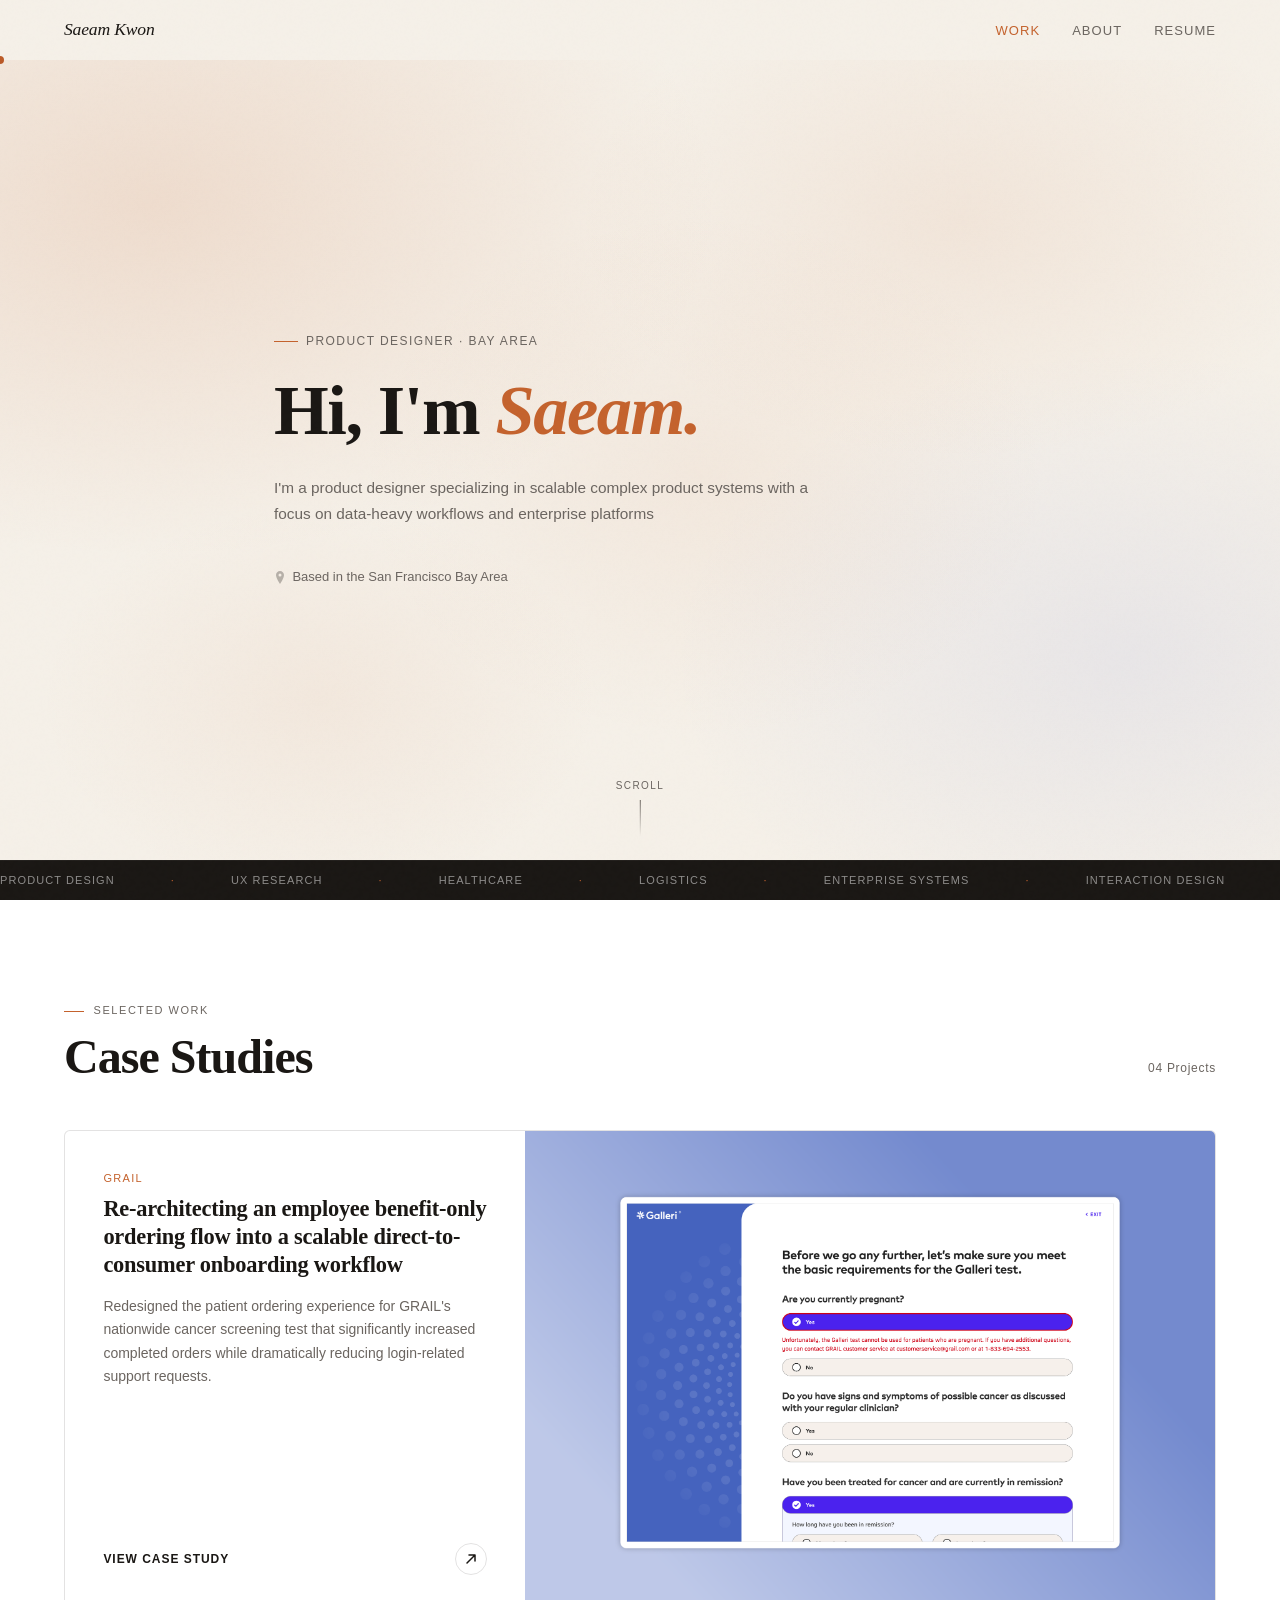
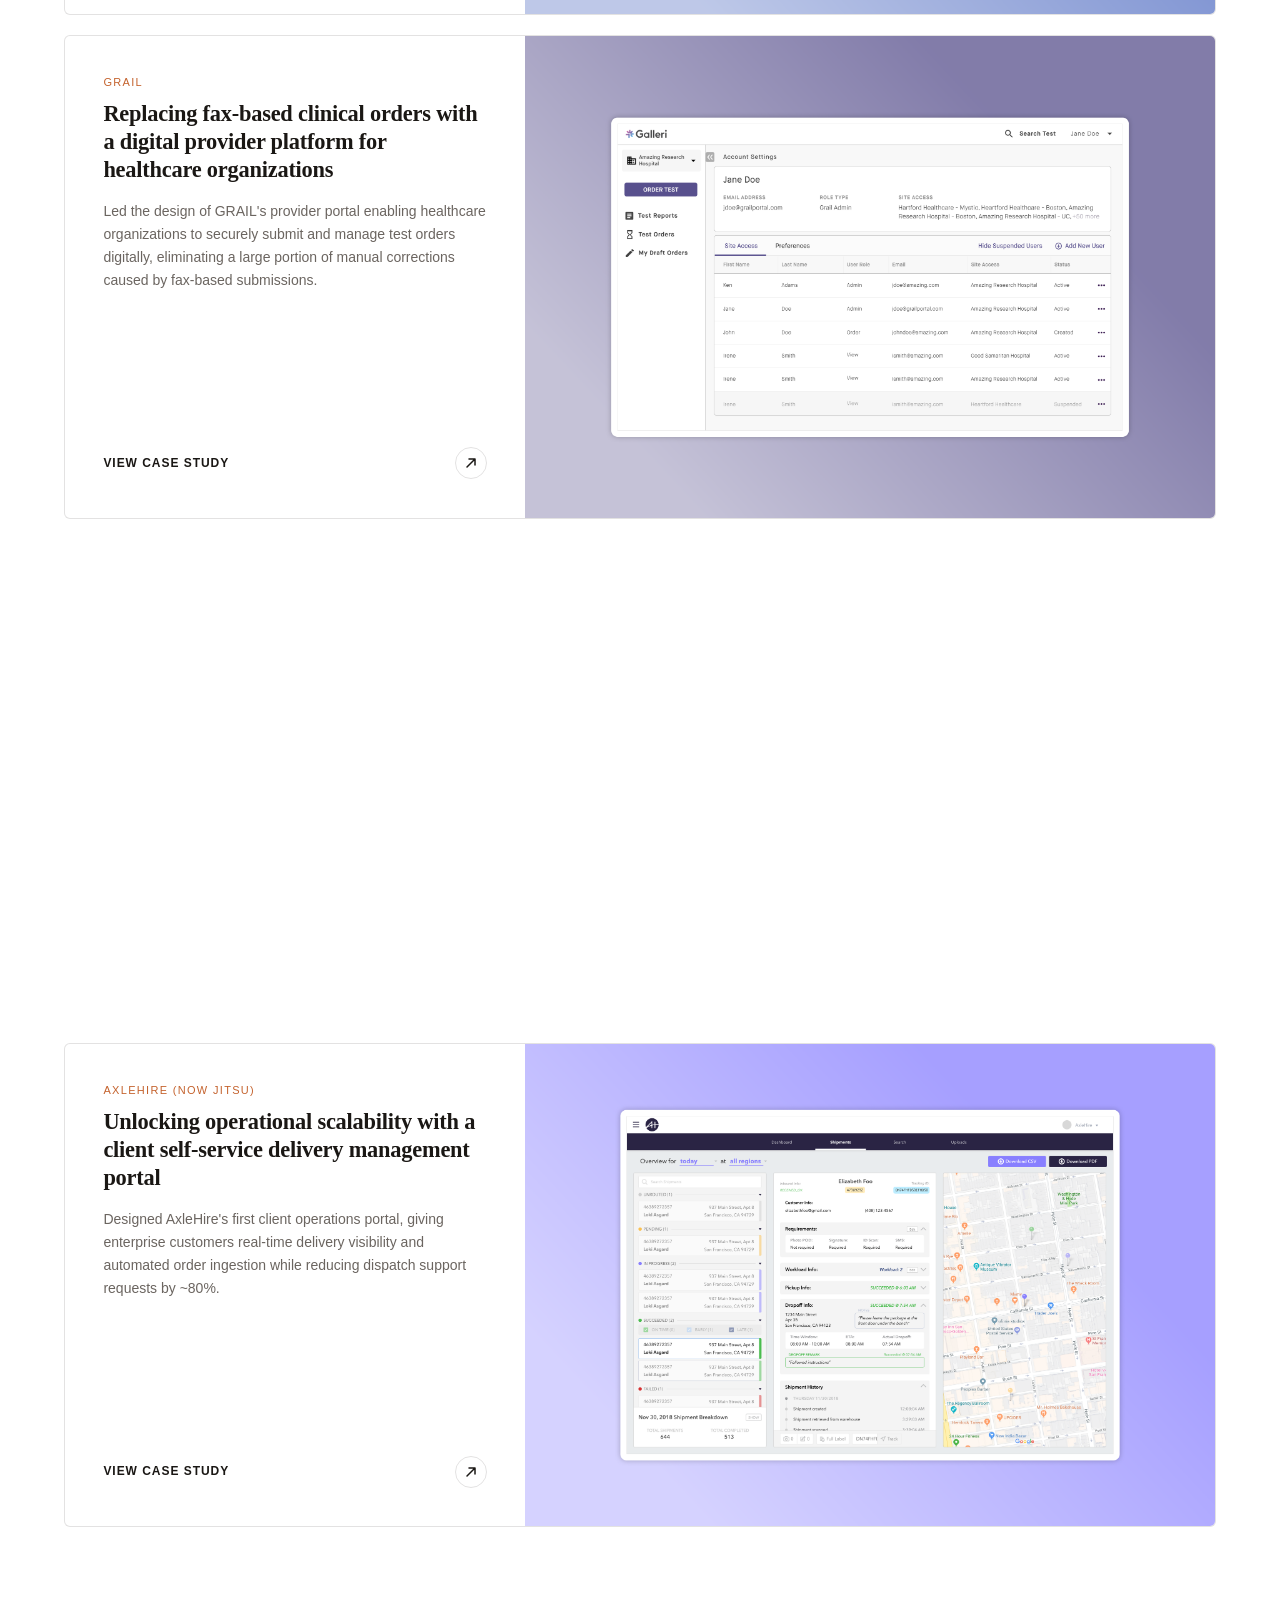
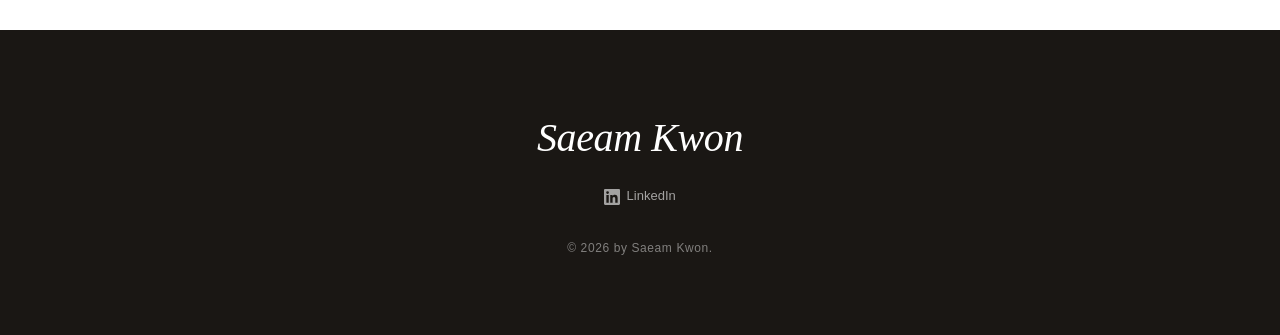
==== commit e03cefed: "Fix mobile double-tap links, add hero SVG fade-in, and link LinkedIn profile Wrap hover styles in @m" ====
--- a/index.html
+++ b/index.html
@@ -186,7 +186,7 @@
 
   <footer>
     <div class="footer-name">Saeam Kwon</div>
-    <a class="footer-linkedin" href="https://linkedin.com" target="_blank">
+    <a class="footer-linkedin" href="https://www.linkedin.com/in/saeamkwon/" target="_blank">
       <svg width="16" height="16" viewBox="0 0 24 24" fill="currentColor"><path d="M20.447 20.452h-3.554v-5.569c0-1.328-.027-3.037-1.852-3.037-1.853 0-2.136 1.445-2.136 2.939v5.667H9.351V9h3.414v1.561h.046c.477-.9 1.637-1.85 3.37-1.85 3.601 0 4.267 2.37 4.267 5.455v6.286zM5.337 7.433a2.062 2.062 0 0 1-2.063-2.065 2.064 2.064 0 1 1 2.063 2.065zm1.782 13.019H3.555V9h3.564v11.452zM22.225 0H1.771C.792 0 0 .774 0 1.729v20.542C0 23.227.792 24 1.771 24h20.451C23.2 24 24 23.227 24 22.271V1.729C24 .774 23.2 0 22.222 0h.003z"/></svg>
       LinkedIn
     </a>
--- a/styles/main.css
+++ b/styles/main.css
@@ -72,8 +72,10 @@
   height: 1px; background: var(--accent);
   transition: right .25s ease;
 }
-.nav-links a:hover { color: var(--ink); }
-.nav-links a:hover::after { right: 0; }
+@media (hover: hover) {
+  .nav-links a:hover { color: var(--ink); }
+  .nav-links a:hover::after { right: 0; }
+}
 .nav-links a.active { color: var(--accent); }
 
 .hamburger {
@@ -259,13 +261,15 @@
   transition: background .2s, box-shadow .3s;
   min-height: 340px;
 }
-.work-card:hover {
-  background: #FAFAFA;
-  box-shadow: 0 12px 48px rgba(26,23,20,.08);
-  z-index: 2; position: relative;
-}
-.work-card:hover .card-arrow { transform: translate(3px,-3px); }
-.work-card:hover .card-img-inner { transform: scale(1.04); }
+@media (hover: hover) {
+  .work-card:hover {
+    background: #FAFAFA;
+    box-shadow: 0 12px 48px rgba(26,23,20,.08);
+    z-index: 2; position: relative;
+  }
+  .work-card:hover .card-arrow { transform: translate(3px,-3px); }
+  .work-card:hover .card-img-inner { transform: scale(1.04); }
+}
 
 .card-content {
   padding: clamp(1.5rem, 3vw, 2.5rem);
@@ -475,12 +479,13 @@
   z-index: 1;
   pointer-events: none;
   overflow: hidden;
+  opacity: 0;
+  animation: fadeIn .8s .3s forwards;
 }
 .cs-hero-bg-svg img {
   width: 100%;
   height: 100%;
   object-fit: cover;
-  opacity: 1;
 }
 
 .cs-hero {
@@ -1045,7 +1050,9 @@
   color: rgba(255,255,255,.6); font-size: .8125rem;
   text-decoration: none; margin-bottom: 2rem; transition: color .2s;
 }
-.footer-linkedin:hover { color: white; }
+@media (hover: hover) {
+  .footer-linkedin:hover { color: white; }
+}
 .footer-copy { font-size: .75rem; color: rgba(255,255,255,.45); letter-spacing: .05em; }
 
 /* ─── ANIMATIONS ────────────────────────────────────────────── */
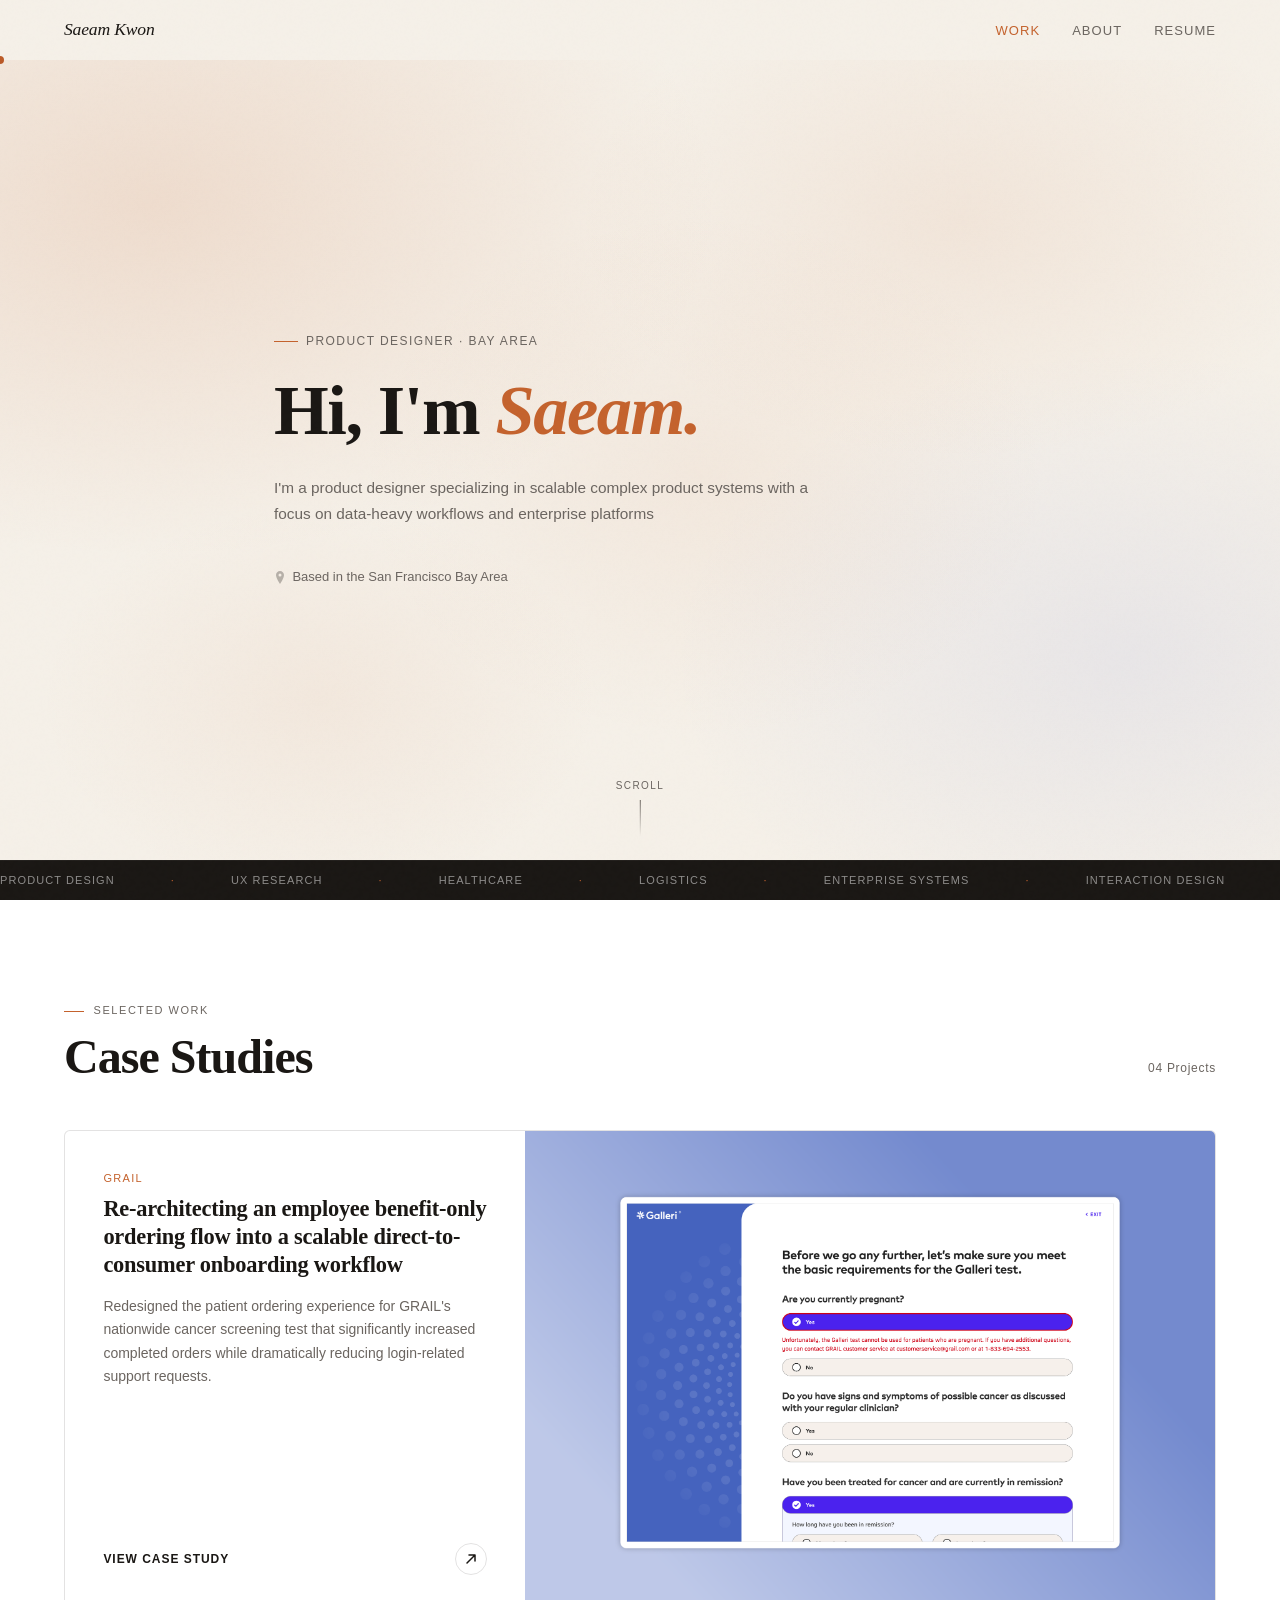
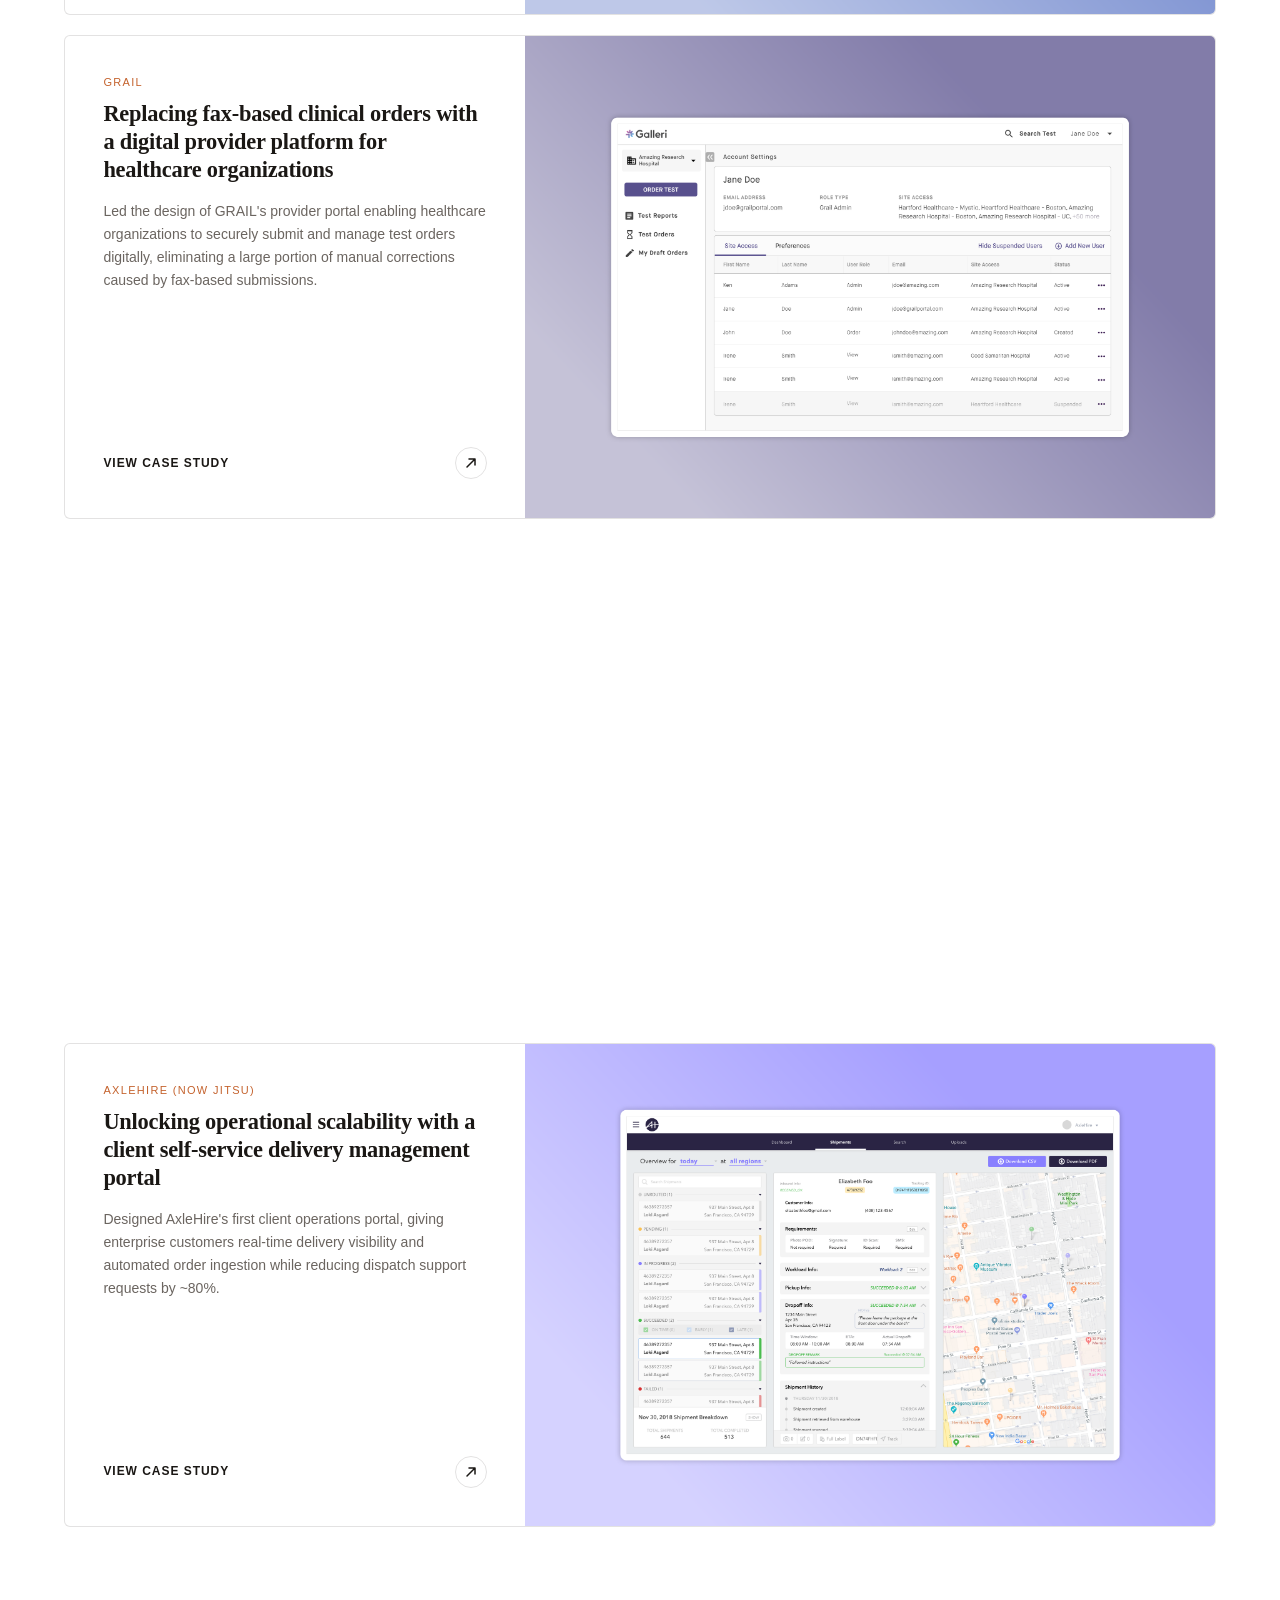
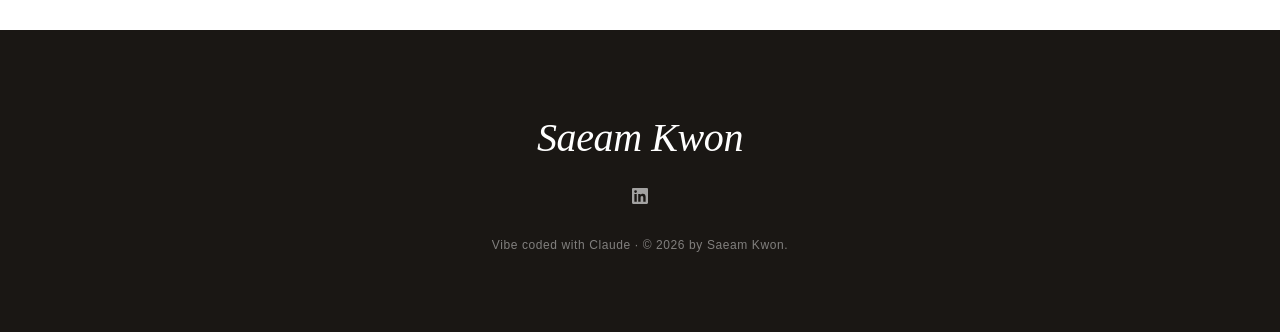
==== commit 4ae06428: "Add 'Vibe coded with Claude' to footer and remove LinkedIn text from icon Co-Authored-By: Claude Opu" ====
--- a/index.html
+++ b/index.html
@@ -188,9 +188,8 @@
     <div class="footer-name">Saeam Kwon</div>
     <a class="footer-linkedin" href="https://www.linkedin.com/in/saeamkwon/" target="_blank">
       <svg width="16" height="16" viewBox="0 0 24 24" fill="currentColor"><path d="M20.447 20.452h-3.554v-5.569c0-1.328-.027-3.037-1.852-3.037-1.853 0-2.136 1.445-2.136 2.939v5.667H9.351V9h3.414v1.561h.046c.477-.9 1.637-1.85 3.37-1.85 3.601 0 4.267 2.37 4.267 5.455v6.286zM5.337 7.433a2.062 2.062 0 0 1-2.063-2.065 2.064 2.064 0 1 1 2.063 2.065zm1.782 13.019H3.555V9h3.564v11.452zM22.225 0H1.771C.792 0 0 .774 0 1.729v20.542C0 23.227.792 24 1.771 24h20.451C23.2 24 24 23.227 24 22.271V1.729C24 .774 23.2 0 22.222 0h.003z"/></svg>
-      LinkedIn
     </a>
-    <p class="footer-copy">© 2026 by Saeam Kwon.</p>
+    <p class="footer-copy">Vibe coded with Claude · © 2026 by Saeam Kwon.</p>
   </footer>
 
 <!-- ══════════ LIGHTBOX ══════════ -->
--- a/styles/main.css
+++ b/styles/main.css
@@ -1055,6 +1055,7 @@
 }
 .footer-copy { font-size: .75rem; color: rgba(255,255,255,.45); letter-spacing: .05em; }
 
+
 /* ─── ANIMATIONS ────────────────────────────────────────────── */
 @keyframes fadeUp {
   from { opacity: 0; transform: translateY(20px); }
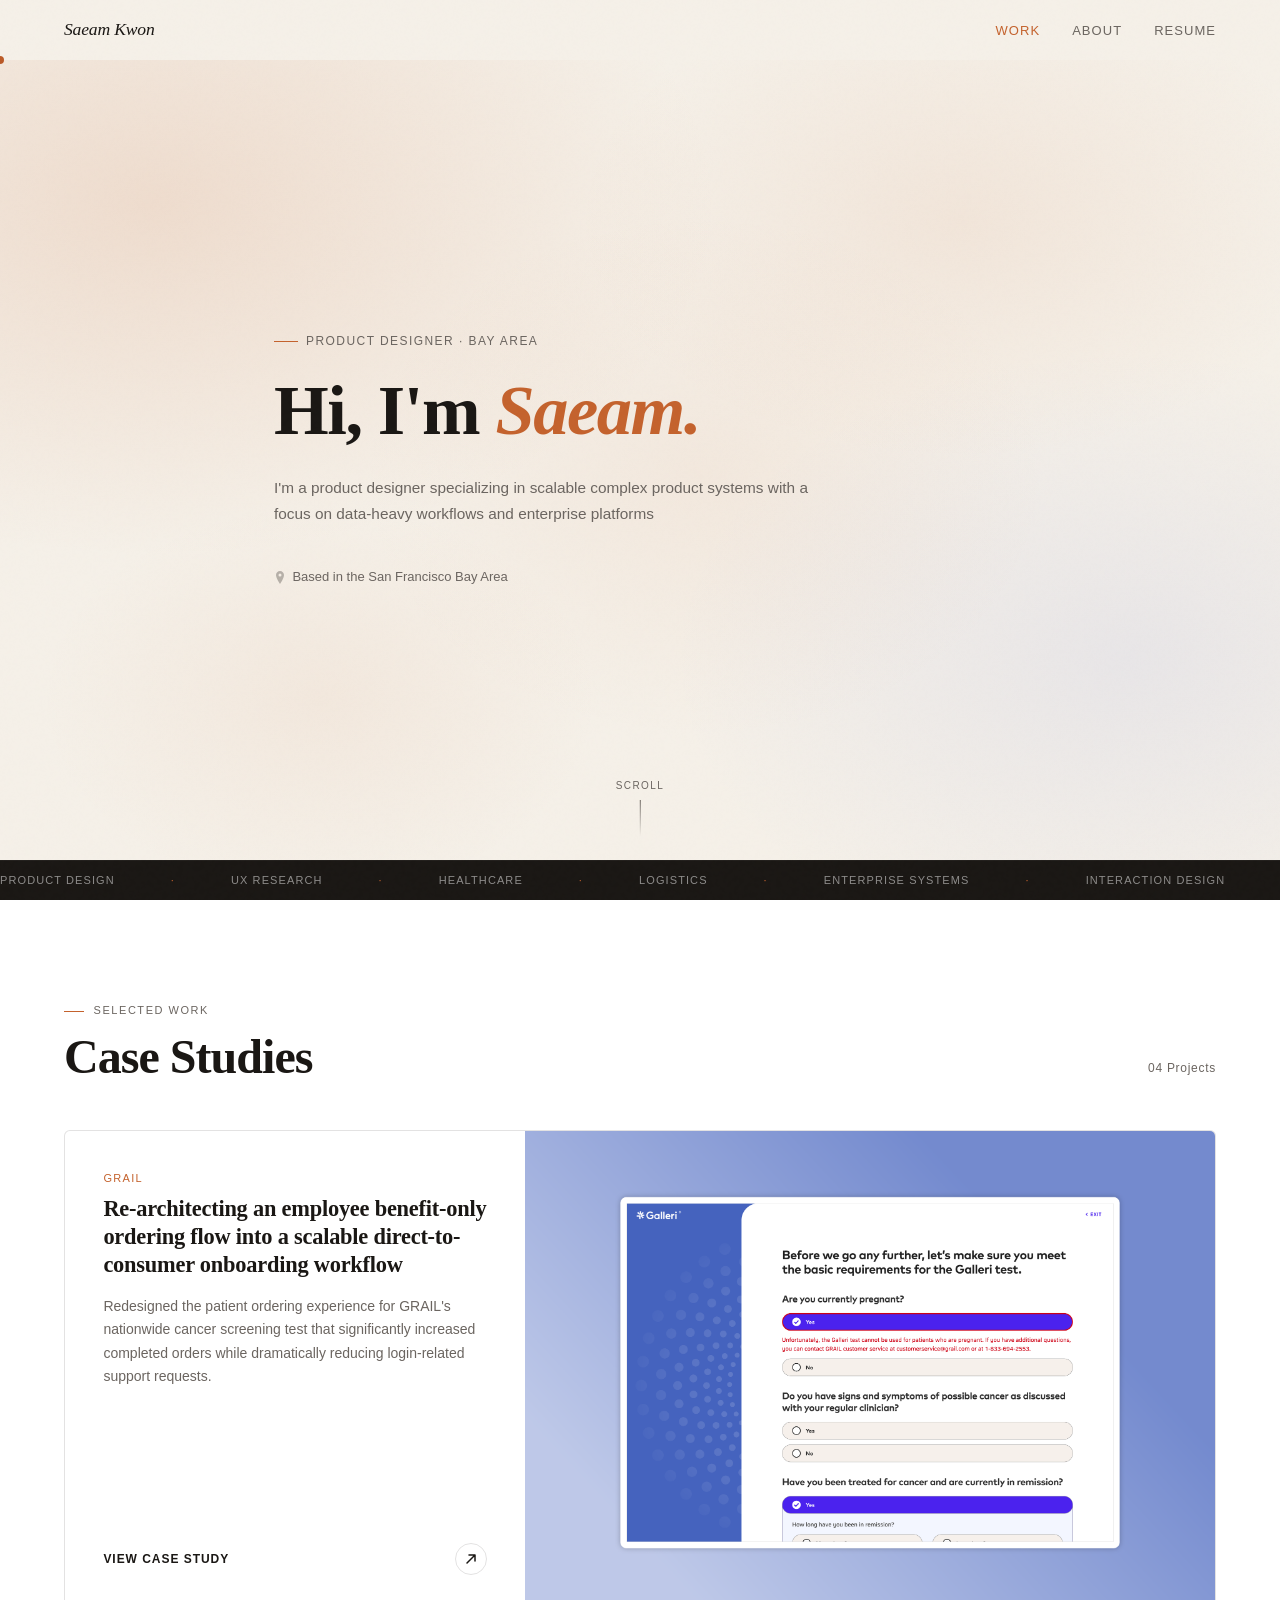
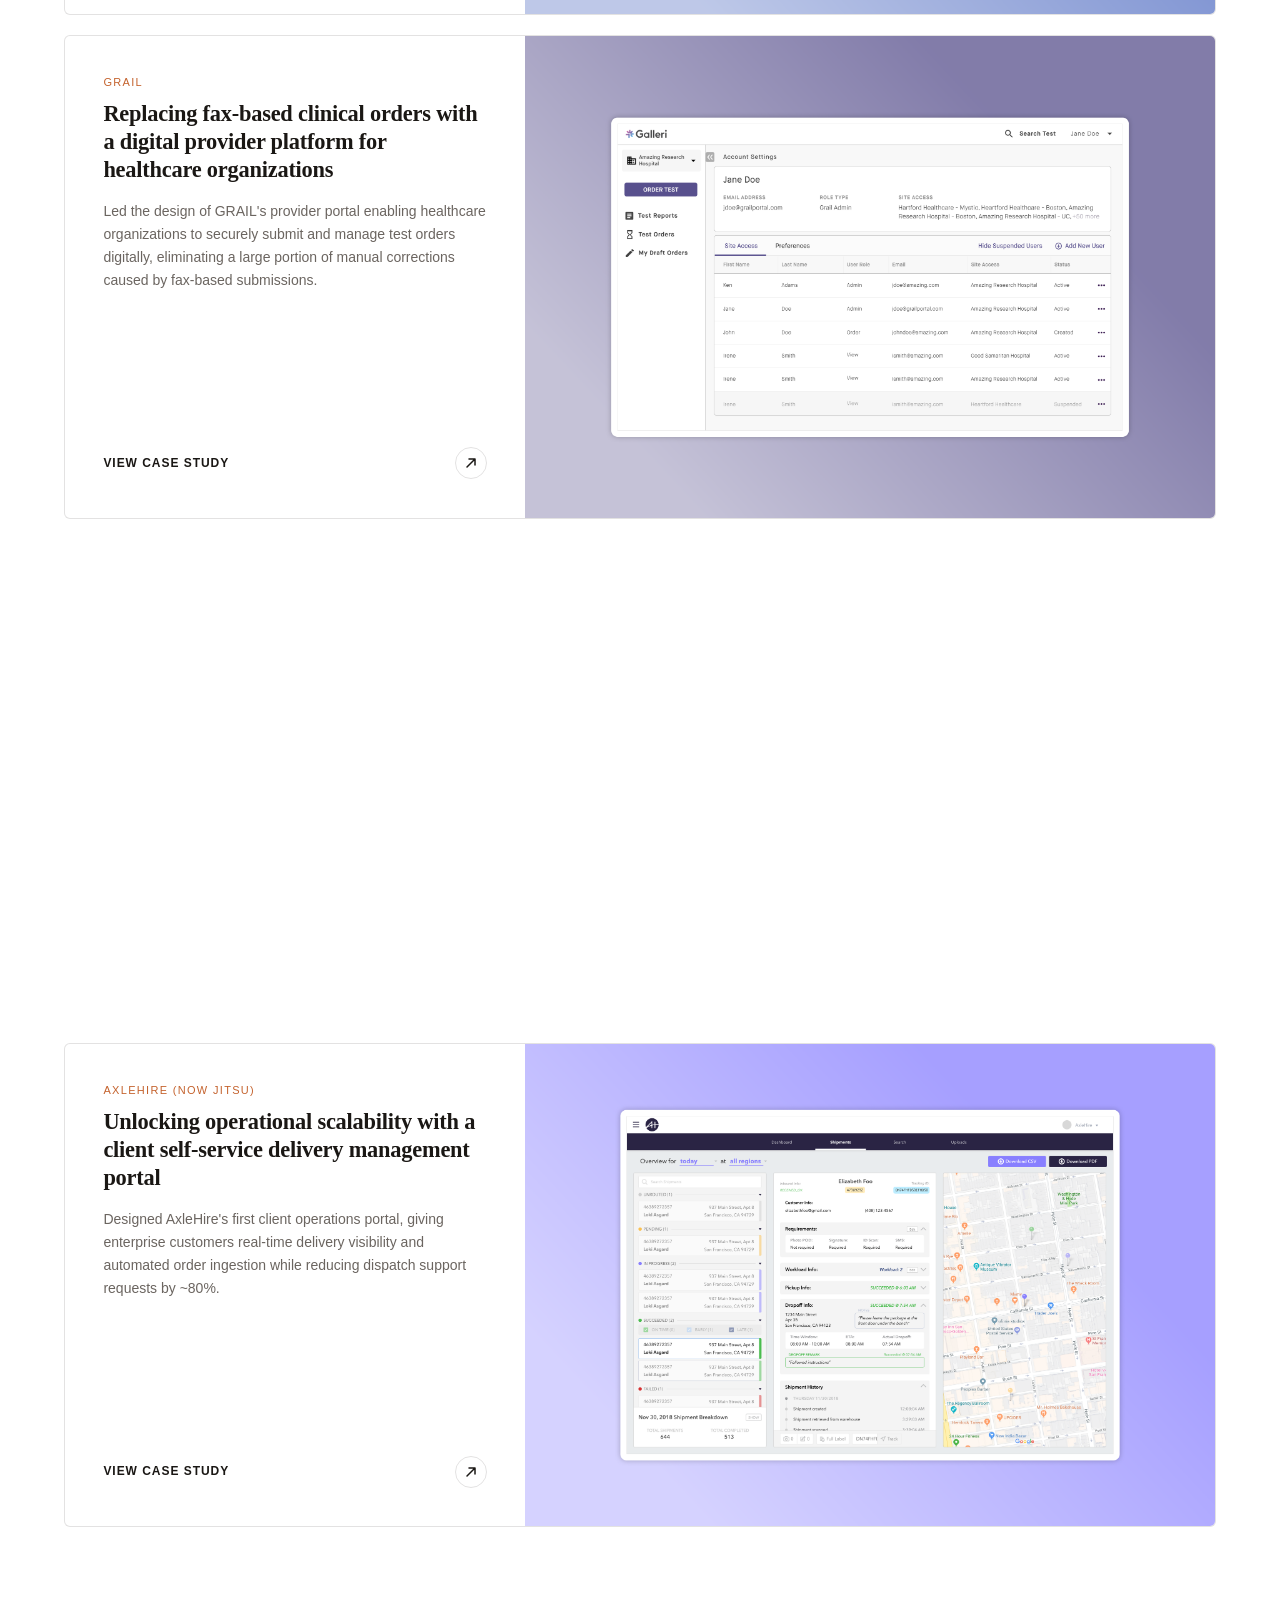
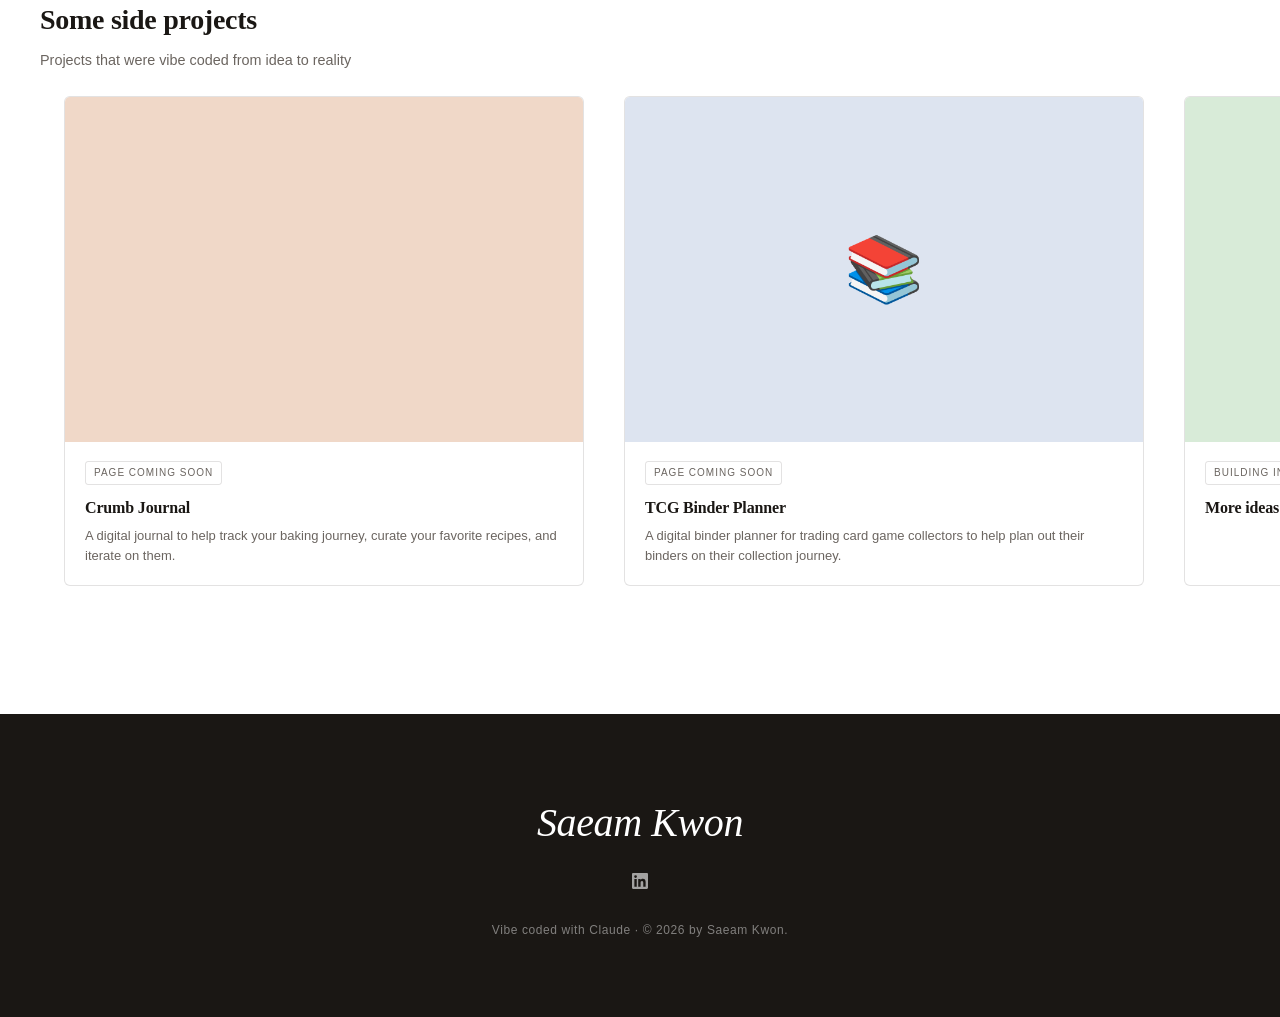
==== commit 62cd41a1: "Add side projects section with horizontal scroll to homepage New section below case studies showcasi" ====
--- a/index.html
+++ b/index.html
@@ -184,6 +184,48 @@
     </div>
   </section>
 
+  <section class="side-quests-section">
+    <div class="section-inner">
+      <div class="side-quests-header reveal">
+        <h3 class="side-quests-title">Some side projects</h3>
+        <p class="side-quests-desc">Projects that were vibe coded from idea to reality</p>
+      </div>
+    </div>
+    <div class="side-quests-track reveal">
+          <div class="side-quest-card">
+            <div class="side-quest-img" style="background: #F0D8C8;">
+              <video src="about/images/crumb-journal.mov" autoplay loop muted playsinline></video>
+            </div>
+            <div class="side-quest-info">
+              <span class="side-quest-tag">Page coming soon</span>
+              <h4 class="side-quest-name">Crumb Journal</h4>
+              <p class="side-quest-desc">A digital journal to help track your baking journey, curate your favorite recipes, and iterate on them.</p>
+            </div>
+          </div>
+          <div class="side-quest-card">
+            <div class="side-quest-img side-quest-emoji" style="background: #DDE4F0;">📚</div>
+            <div class="side-quest-info">
+              <span class="side-quest-tag">Page coming soon</span>
+              <h4 class="side-quest-name">TCG Binder Planner</h4>
+              <p class="side-quest-desc">A digital binder planner for trading card game collectors to help plan out their binders on their collection journey.</p>
+            </div>
+          </div>
+          <div class="side-quest-card side-quest-placeholder">
+            <div class="side-quest-img side-quest-emoji" style="background: #D8EBD8;">🛠️</div>
+            <div class="side-quest-info">
+              <span class="side-quest-tag">Building in progress</span>
+              <h4 class="side-quest-name">More ideas incoming</h4>
+            </div>
+          </div>
+    </div>
+    <div class="section-inner">
+      <div class="side-quests-scroll-cue reveal">
+        <span>Scroll</span>
+        <div class="scroll-line-h"></div>
+      </div>
+    </div>
+  </section>
+
   <footer>
     <div class="footer-name">Saeam Kwon</div>
     <a class="footer-linkedin" href="https://www.linkedin.com/in/saeamkwon/" target="_blank">
--- a/styles/main.css
+++ b/styles/main.css
@@ -324,6 +324,134 @@
 .work-card:nth-child(2) .card-img { background: #D8EBD8; }
 .work-card:nth-child(3) .card-img { background: #F0E4DA; }
 .work-card:nth-child(4) .card-img { background: #E4DAF0; }
+/* ─── SIDE QUESTS ──────────────────────────────────────────── */
+.side-quests-section {
+  padding: 0 0 5rem;
+  margin-top: -2rem;
+  overflow: hidden;
+  background: white;
+}
+.side-quests {
+  margin: 0;
+}
+.side-quests-header {
+  margin-bottom: 1.5rem;
+}
+.side-quests-title {
+  font-family: var(--serif);
+  font-size: clamp(1.25rem, 2.5vw, 1.75rem);
+  letter-spacing: -.01em;
+  color: var(--ink);
+}
+.side-quests-header > .side-quests-desc {
+  font-size: .9rem;
+  color: var(--mid);
+  line-height: 1.5;
+  font-weight: 300;
+  margin-top: .5rem;
+}
+.side-quests-track {
+  display: flex;
+  gap: 2.5rem;
+  overflow-x: auto;
+  scroll-snap-type: none;
+  -webkit-overflow-scrolling: touch;
+  padding-bottom: .75rem;
+  scrollbar-width: none;
+  padding-left: max(clamp(1.5rem, 5vw, 4rem), calc((100vw - 1200px) / 2));
+  padding-right: clamp(1.5rem, 5vw, 4rem);
+}
+.side-quests-track::-webkit-scrollbar {
+  display: none;
+}
+.side-quests-scroll-cue {
+  display: flex;
+  align-items: center;
+  gap: .5rem;
+  margin-top: 1.25rem;
+}
+.side-quests-scroll-cue span {
+  font-size: .625rem;
+  letter-spacing: .14em;
+  text-transform: uppercase;
+  color: var(--mid);
+}
+.scroll-line-h {
+  width: 36px;
+  height: 1px;
+  background: linear-gradient(to right, var(--mid), transparent);
+  animation: scrollPulseH 2.2s ease-in-out infinite;
+}
+@keyframes scrollPulseH {
+  0%,100% { opacity: .35; transform: scaleX(1); transform-origin: left; }
+  50%     { opacity: .9;  transform: scaleX(1.3); transform-origin: left; }
+}
+.side-quest-card {
+  flex: 0 0 520px;
+  border: 1px solid var(--line);
+  border-radius: 6px;
+  overflow: hidden;
+  text-decoration: none;
+  color: inherit;
+  background: white;
+  transition: background .2s, box-shadow .3s;
+}
+@media (hover: hover) {
+  .side-quest-card:hover {
+    background: white;
+    box-shadow: 0 8px 32px rgba(26,23,20,.08);
+  }
+  .side-quest-card:hover .side-quest-img video,
+  .side-quest-card:hover .side-quest-img img {
+    transform: scale(1.04);
+  }
+}
+.side-quest-img {
+  aspect-ratio: 3/2;
+  overflow: hidden;
+  display: flex;
+  align-items: center;
+  justify-content: center;
+}
+.side-quest-img video,
+.side-quest-img img {
+  width: 100%;
+  height: 100%;
+  object-fit: cover;
+  transition: transform .45s ease;
+}
+.side-quest-emoji {
+  font-size: 4rem;
+  display: flex;
+  align-items: center;
+  justify-content: center;
+}
+.side-quest-info {
+  padding: 1rem 1.25rem 1.25rem;
+}
+.side-quest-tag {
+  display: inline-block;
+  font-size: .625rem;
+  letter-spacing: .1em;
+  text-transform: uppercase;
+  color: var(--mid);
+  border: 1px solid var(--line);
+  border-radius: 3px;
+  padding: .2rem .5rem;
+  margin-bottom: .6rem;
+}
+.side-quest-name {
+  font-family: var(--serif);
+  font-size: 1rem;
+  letter-spacing: -.01em;
+  margin-bottom: .35rem;
+}
+.side-quest-desc {
+  font-size: .8125rem;
+  color: var(--mid);
+  line-height: 1.5;
+  font-weight: 300;
+}
 
 /* Decorative screen mockup shapes inside each card */
 .card-mockup {
@@ -1096,6 +1224,8 @@
 
   .work-card { grid-template-columns: 1fr; min-height: auto; }
   .card-img { aspect-ratio: 16/9; height: auto; }
+  .side-quest-card { flex: 0 0 340px; }
+  .side-quests { margin-top: 3rem; margin-bottom: 3rem; }
 
   .about-hero { grid-template-columns: 1fr; }
   .about-img-col { position: static; max-width: 300px; margin: 0 auto; }
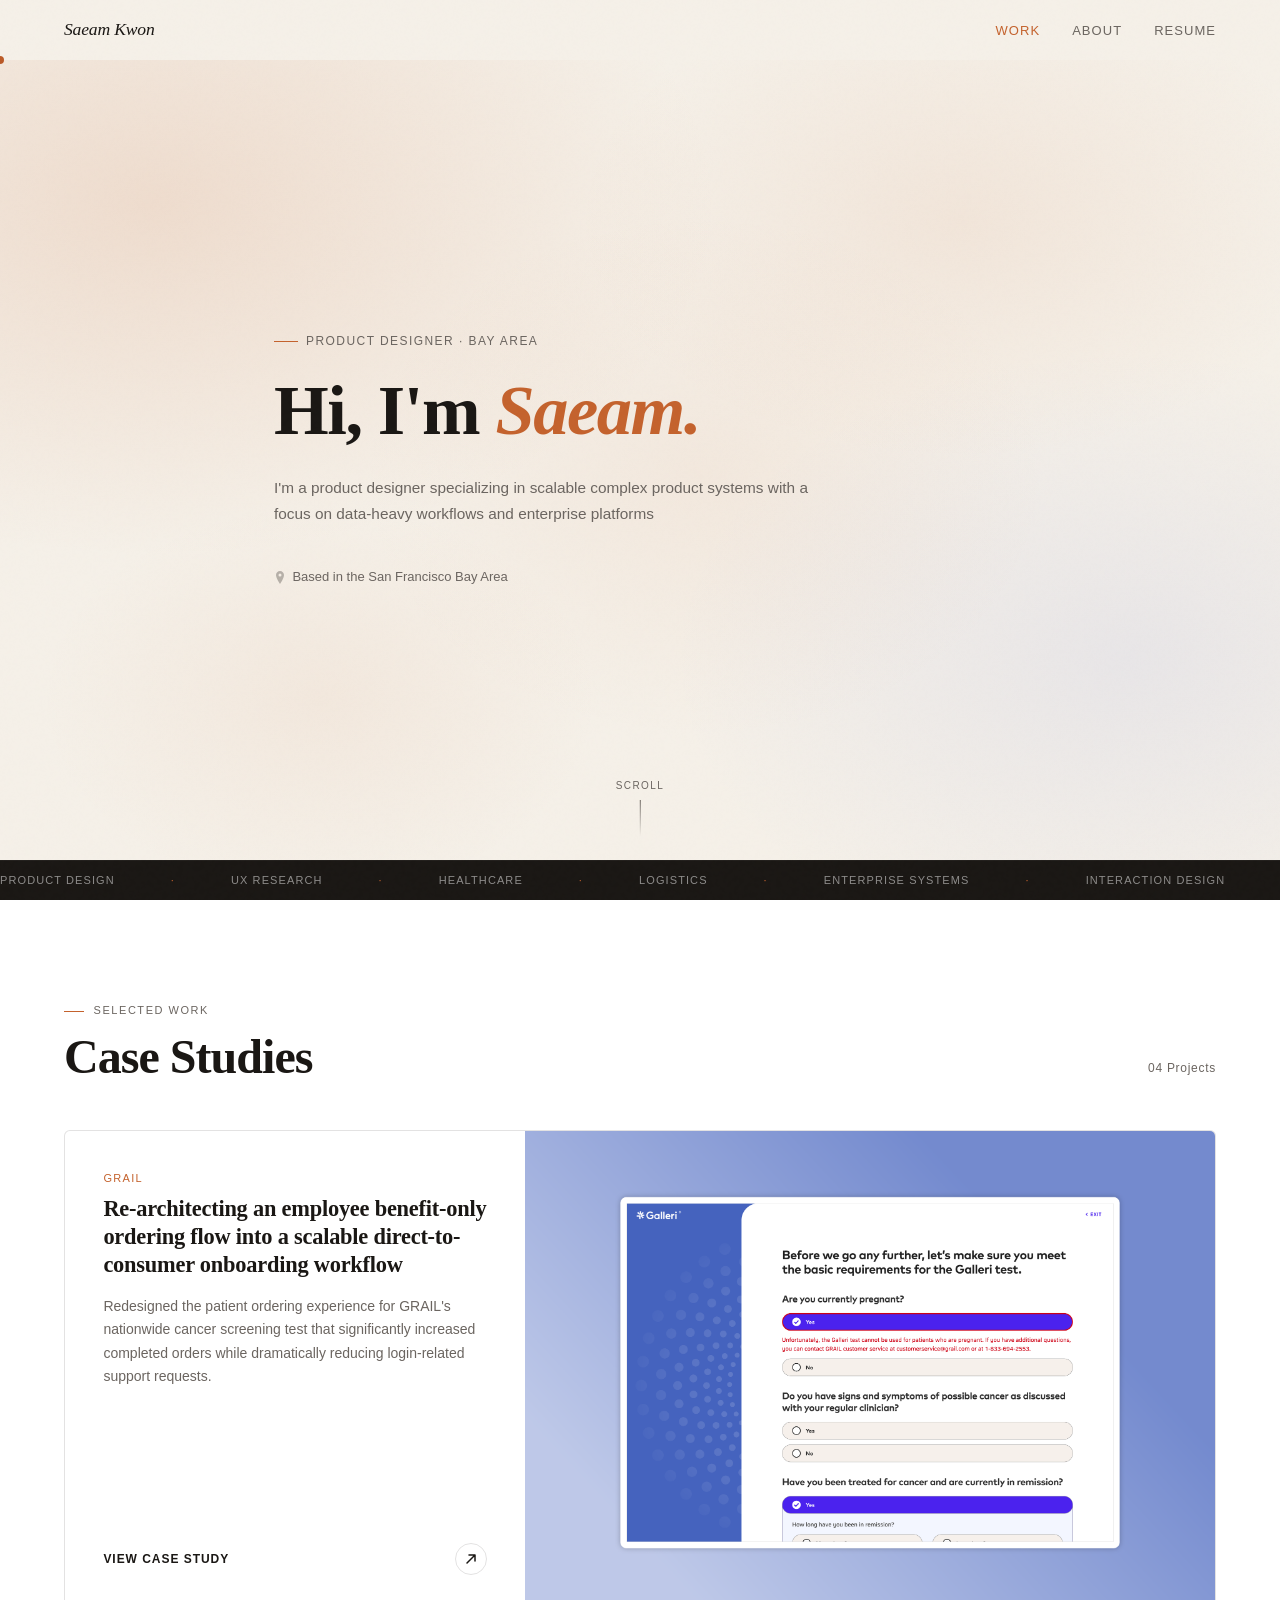
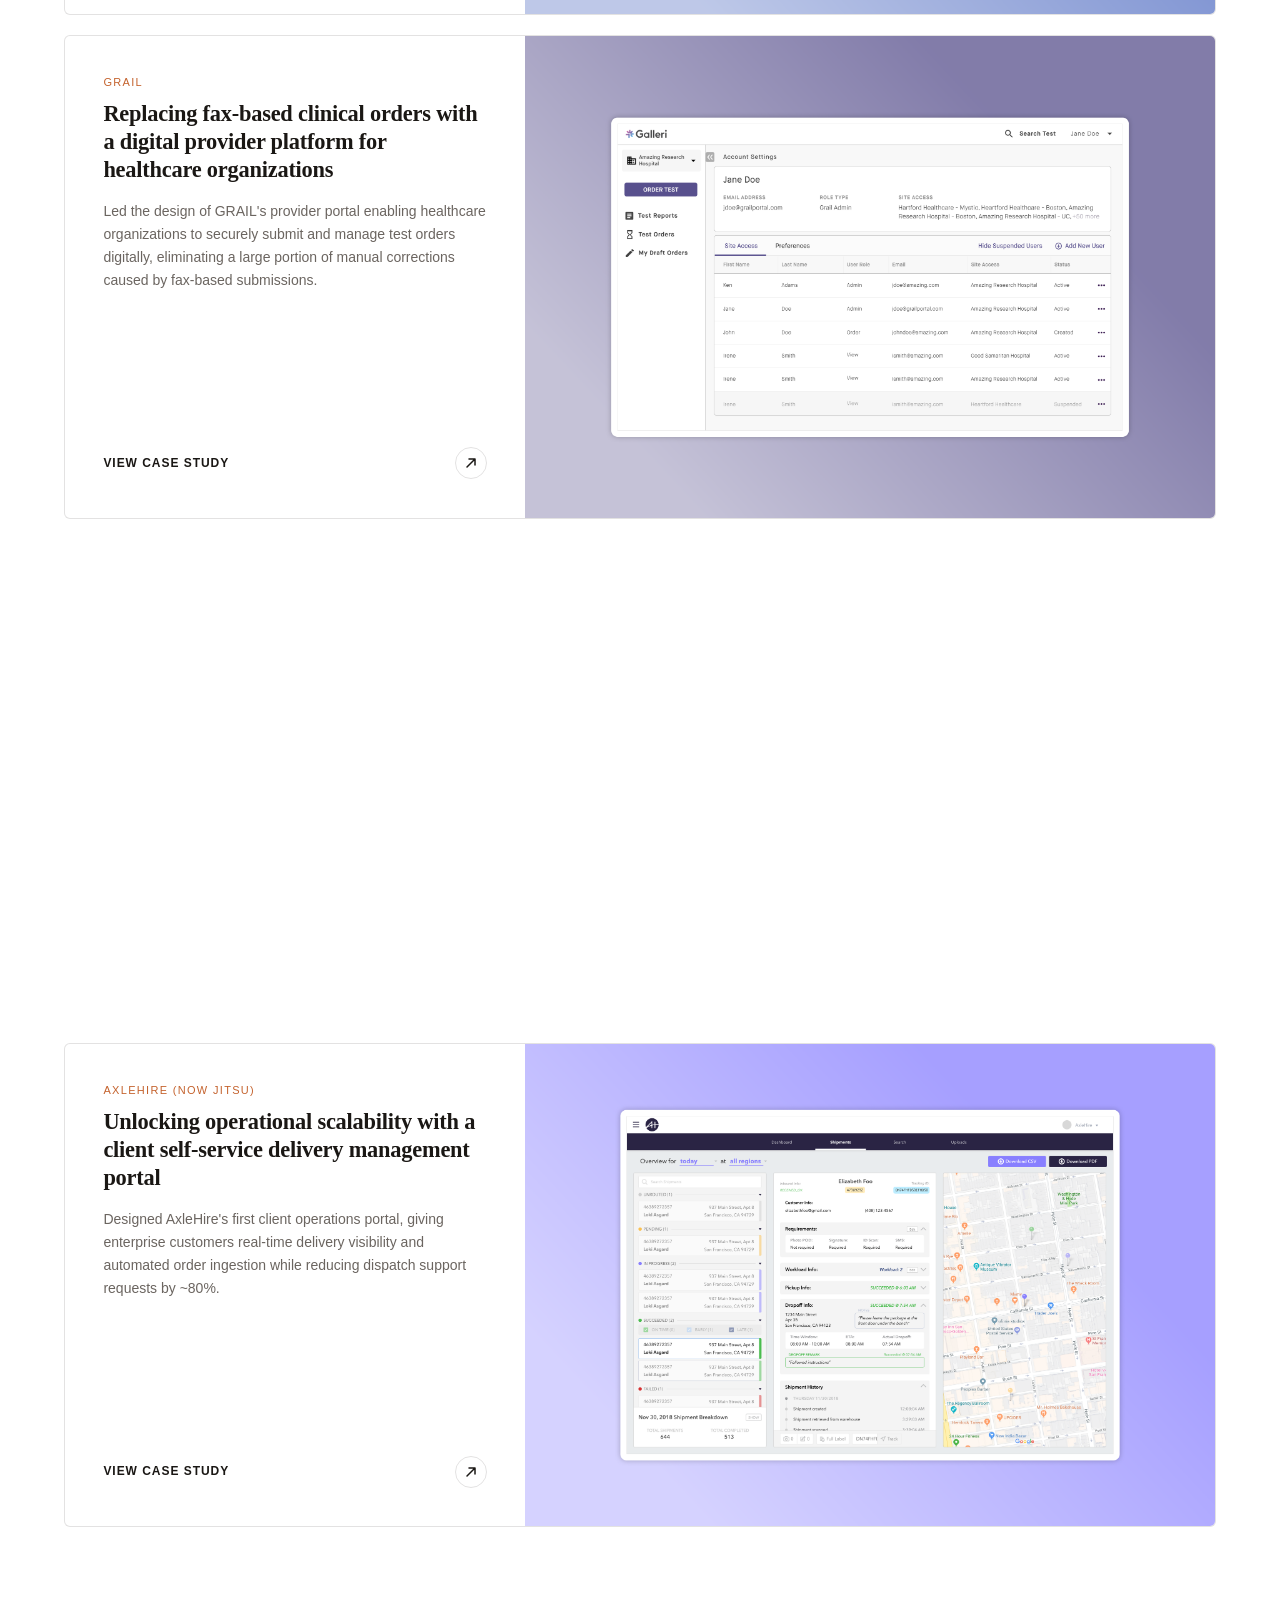
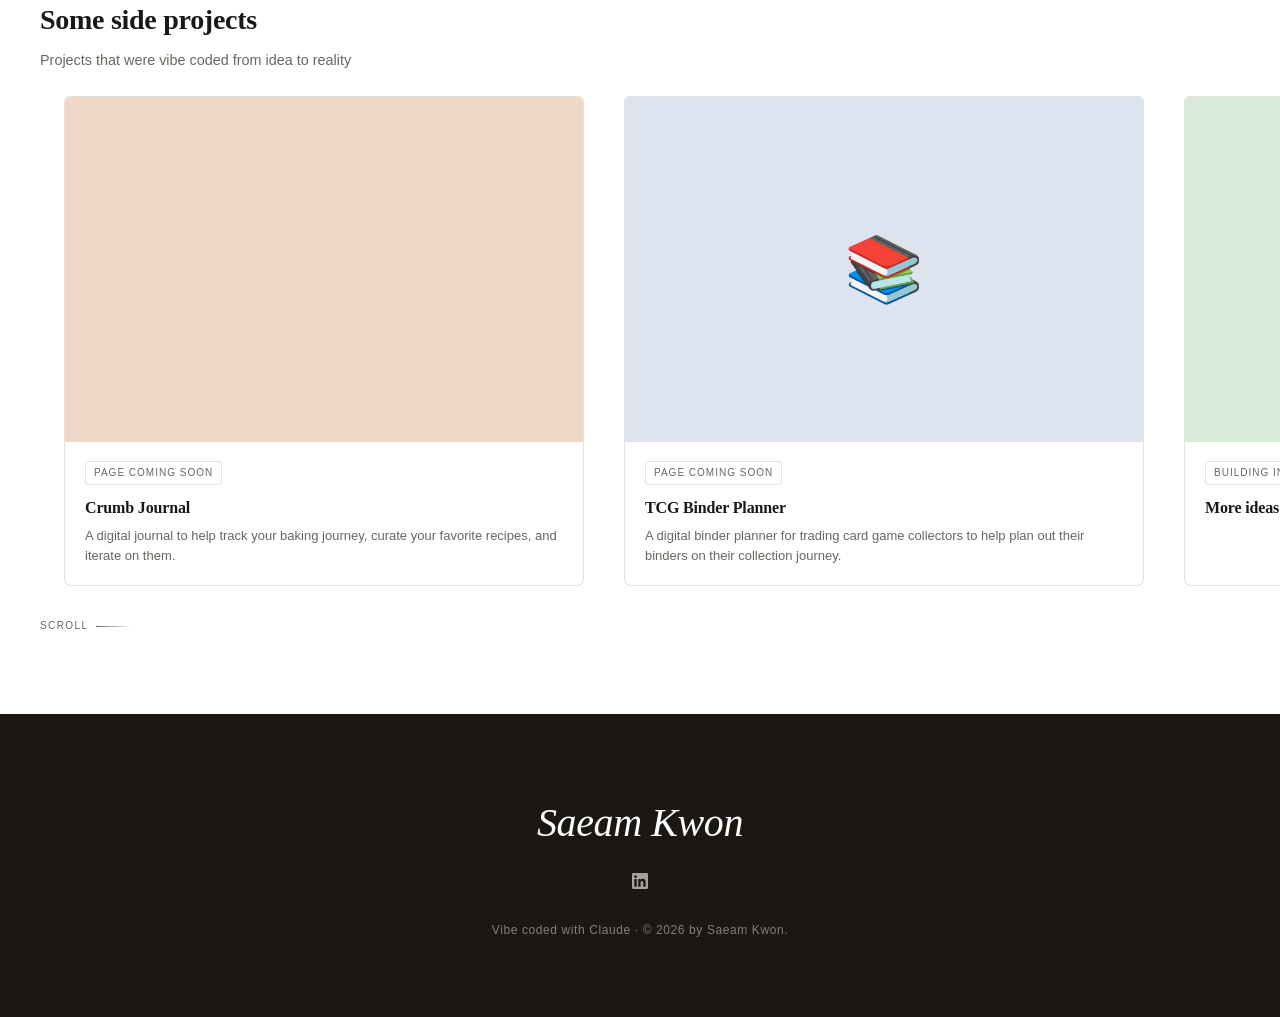
==== commit a8a3405f: "Move crumb journal video to side-projects directory Reorganize assets so side project files live und" ====
--- a/index.html
+++ b/index.html
@@ -194,7 +194,7 @@
     <div class="side-quests-track reveal">
           <div class="side-quest-card">
             <div class="side-quest-img" style="background: #F0D8C8;">
-              <video src="about/images/crumb-journal.mov" autoplay loop muted playsinline></video>
+              <video src="side-projects/images/crumb-journal.mov" autoplay loop muted playsinline></video>
             </div>
             <div class="side-quest-info">
               <span class="side-quest-tag">Page coming soon</span>
--- a/styles/main.css
+++ b/styles/main.css
@@ -263,7 +263,7 @@
 }
 @media (hover: hover) {
   .work-card:hover {
-    background: #FAFAFA;
+    background: white;
     box-shadow: 0 12px 48px rgba(26,23,20,.08);
     z-index: 2; position: relative;
   }
